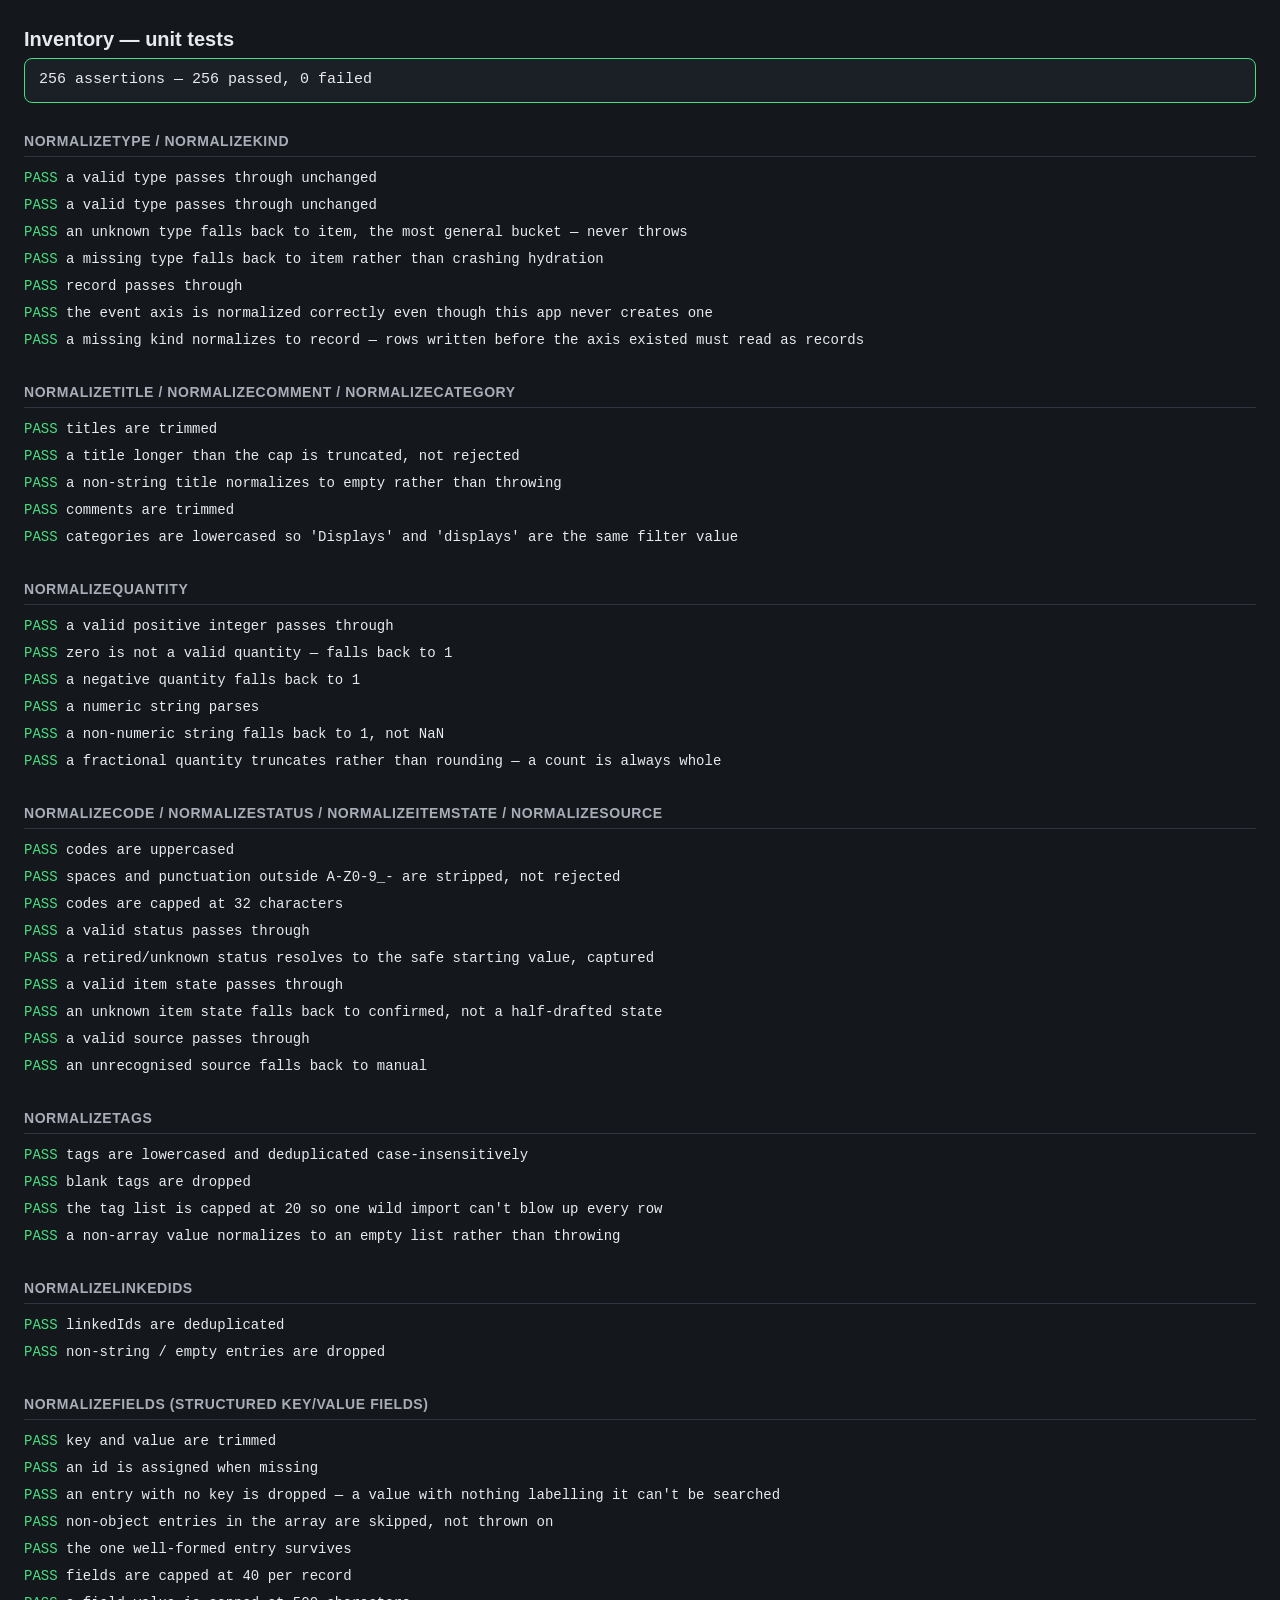
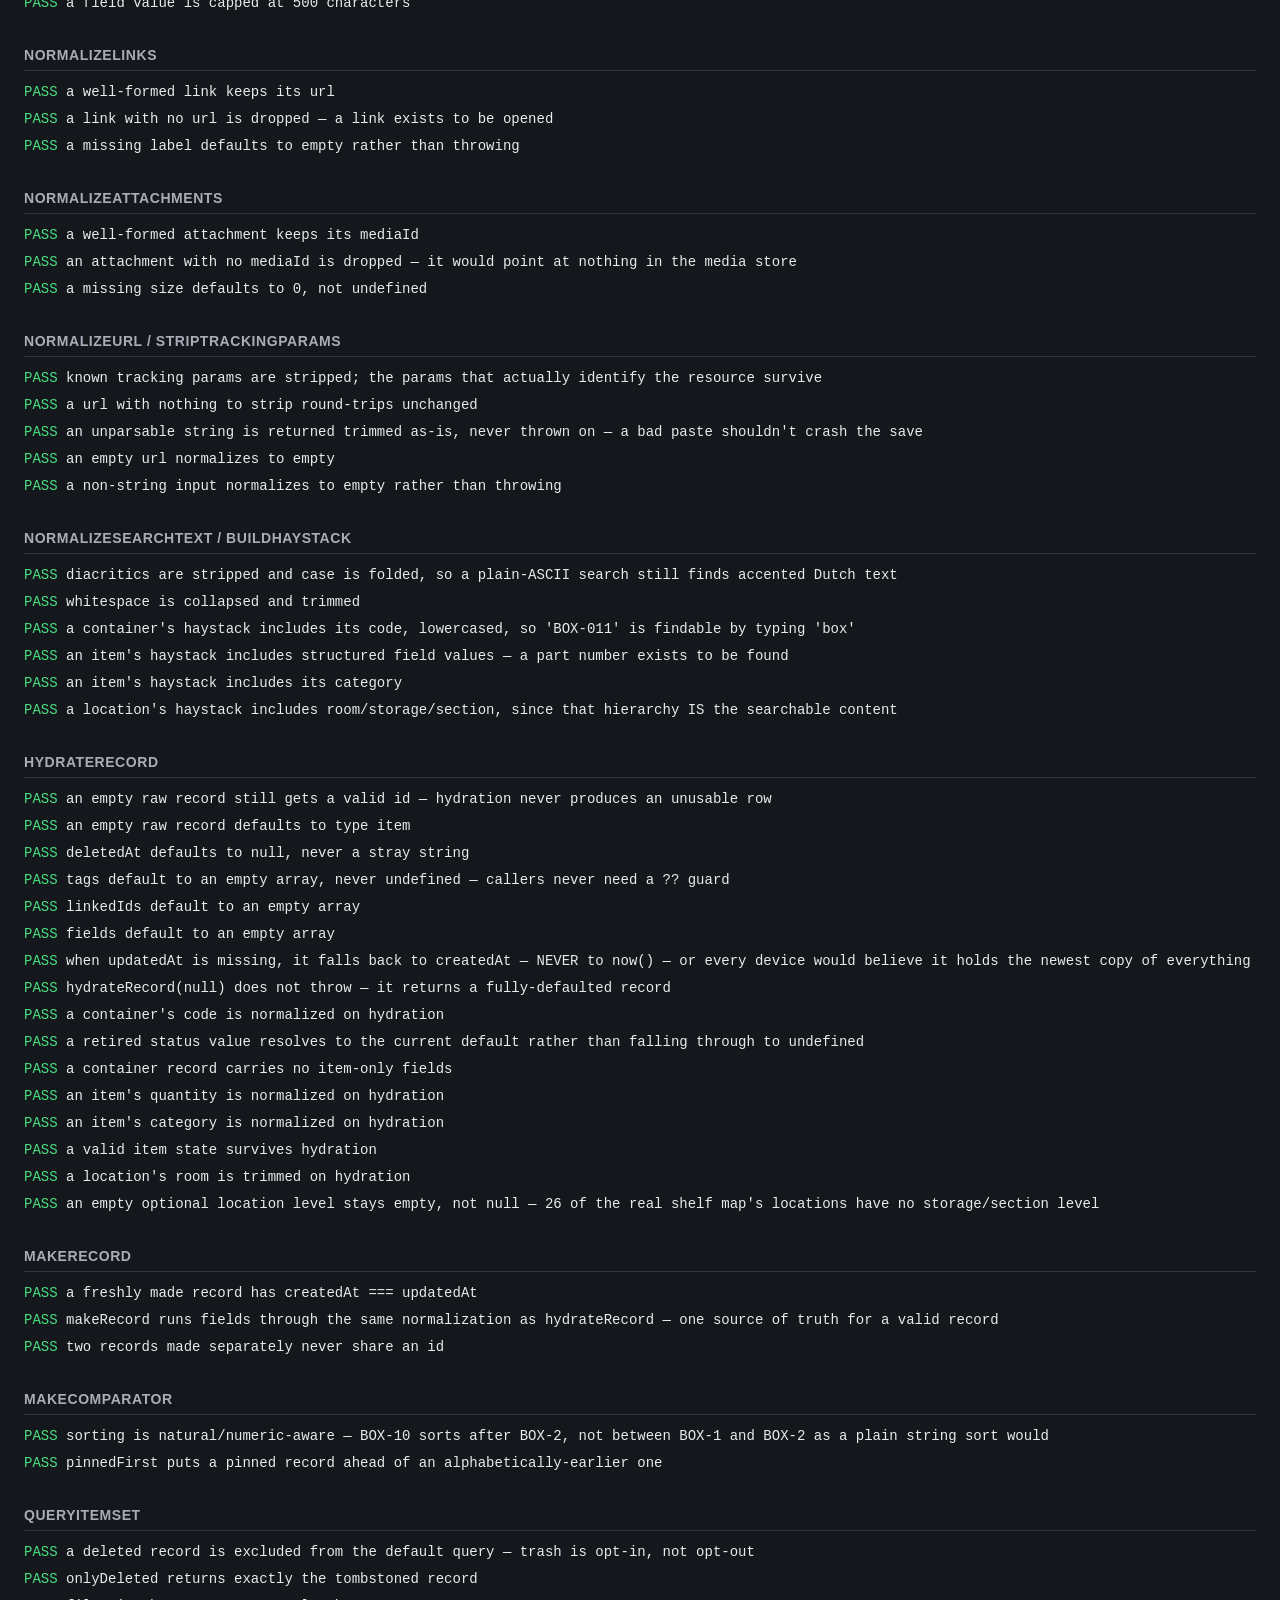
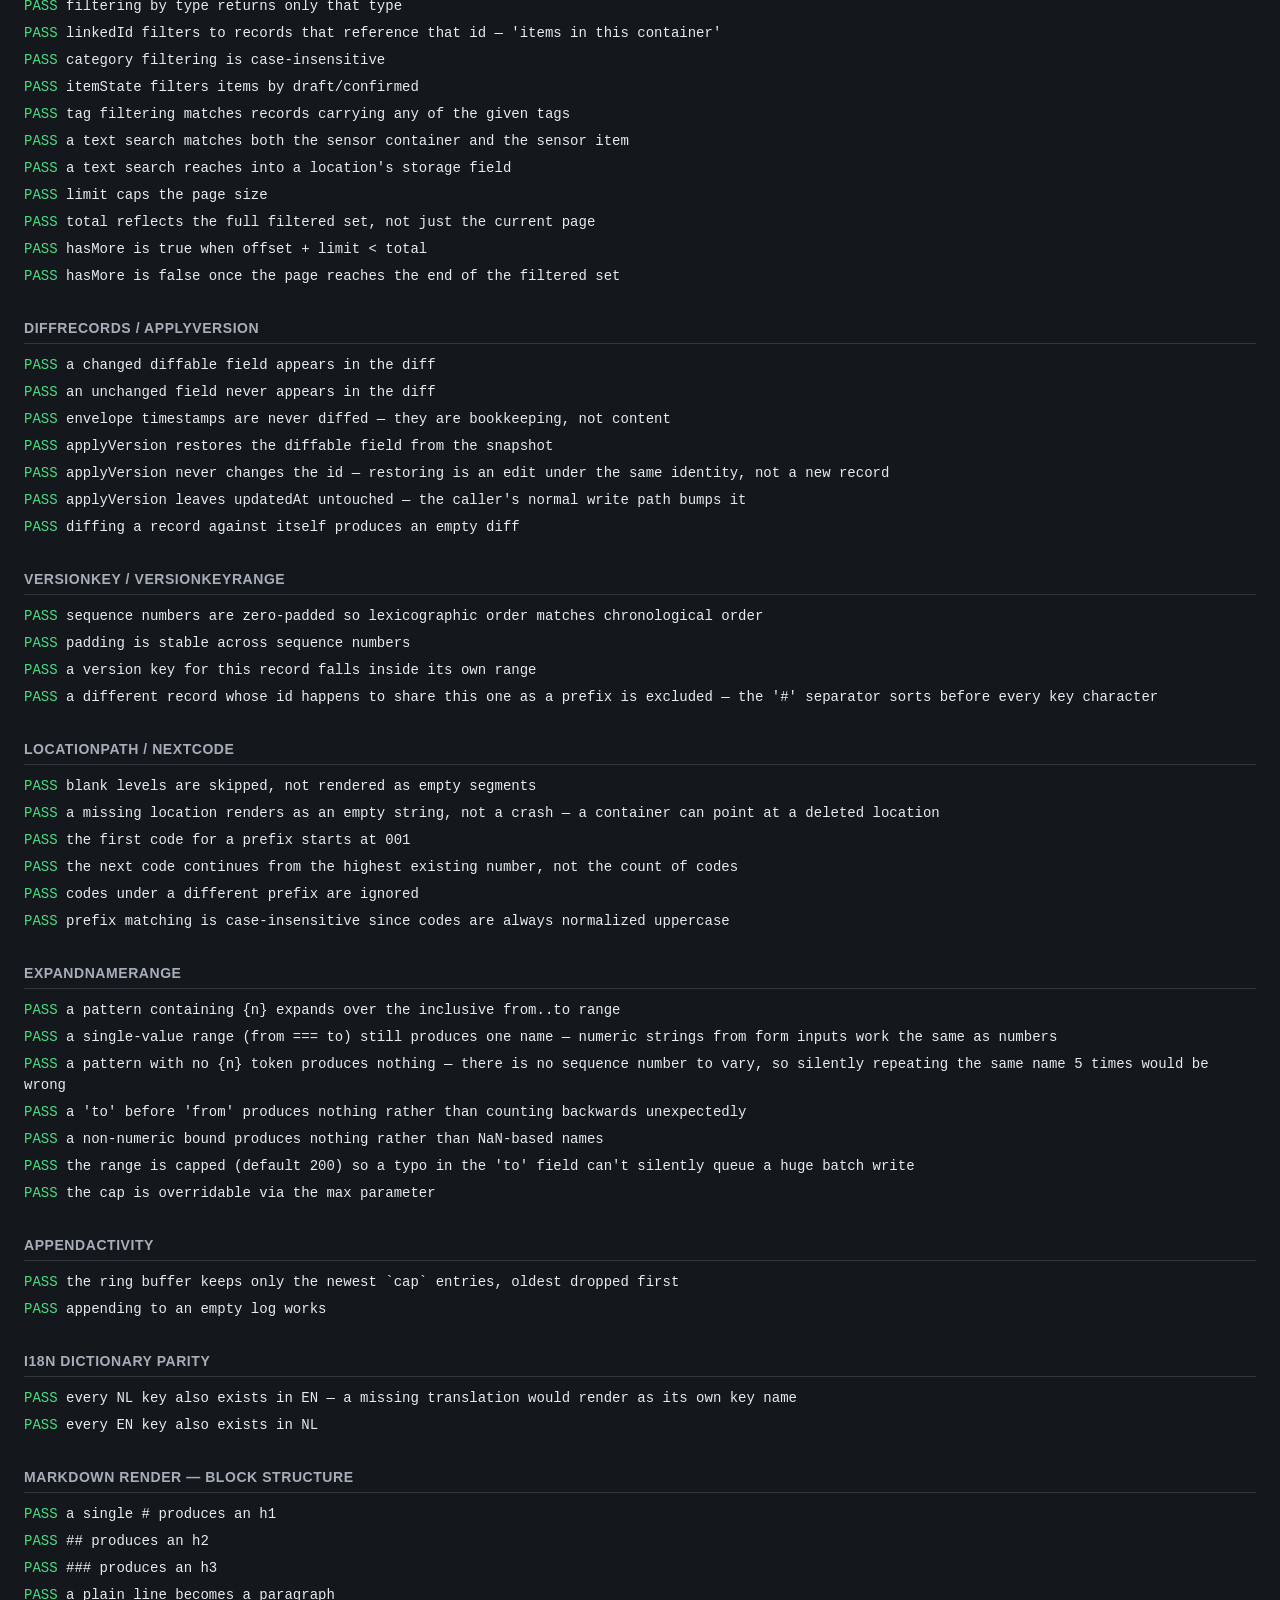
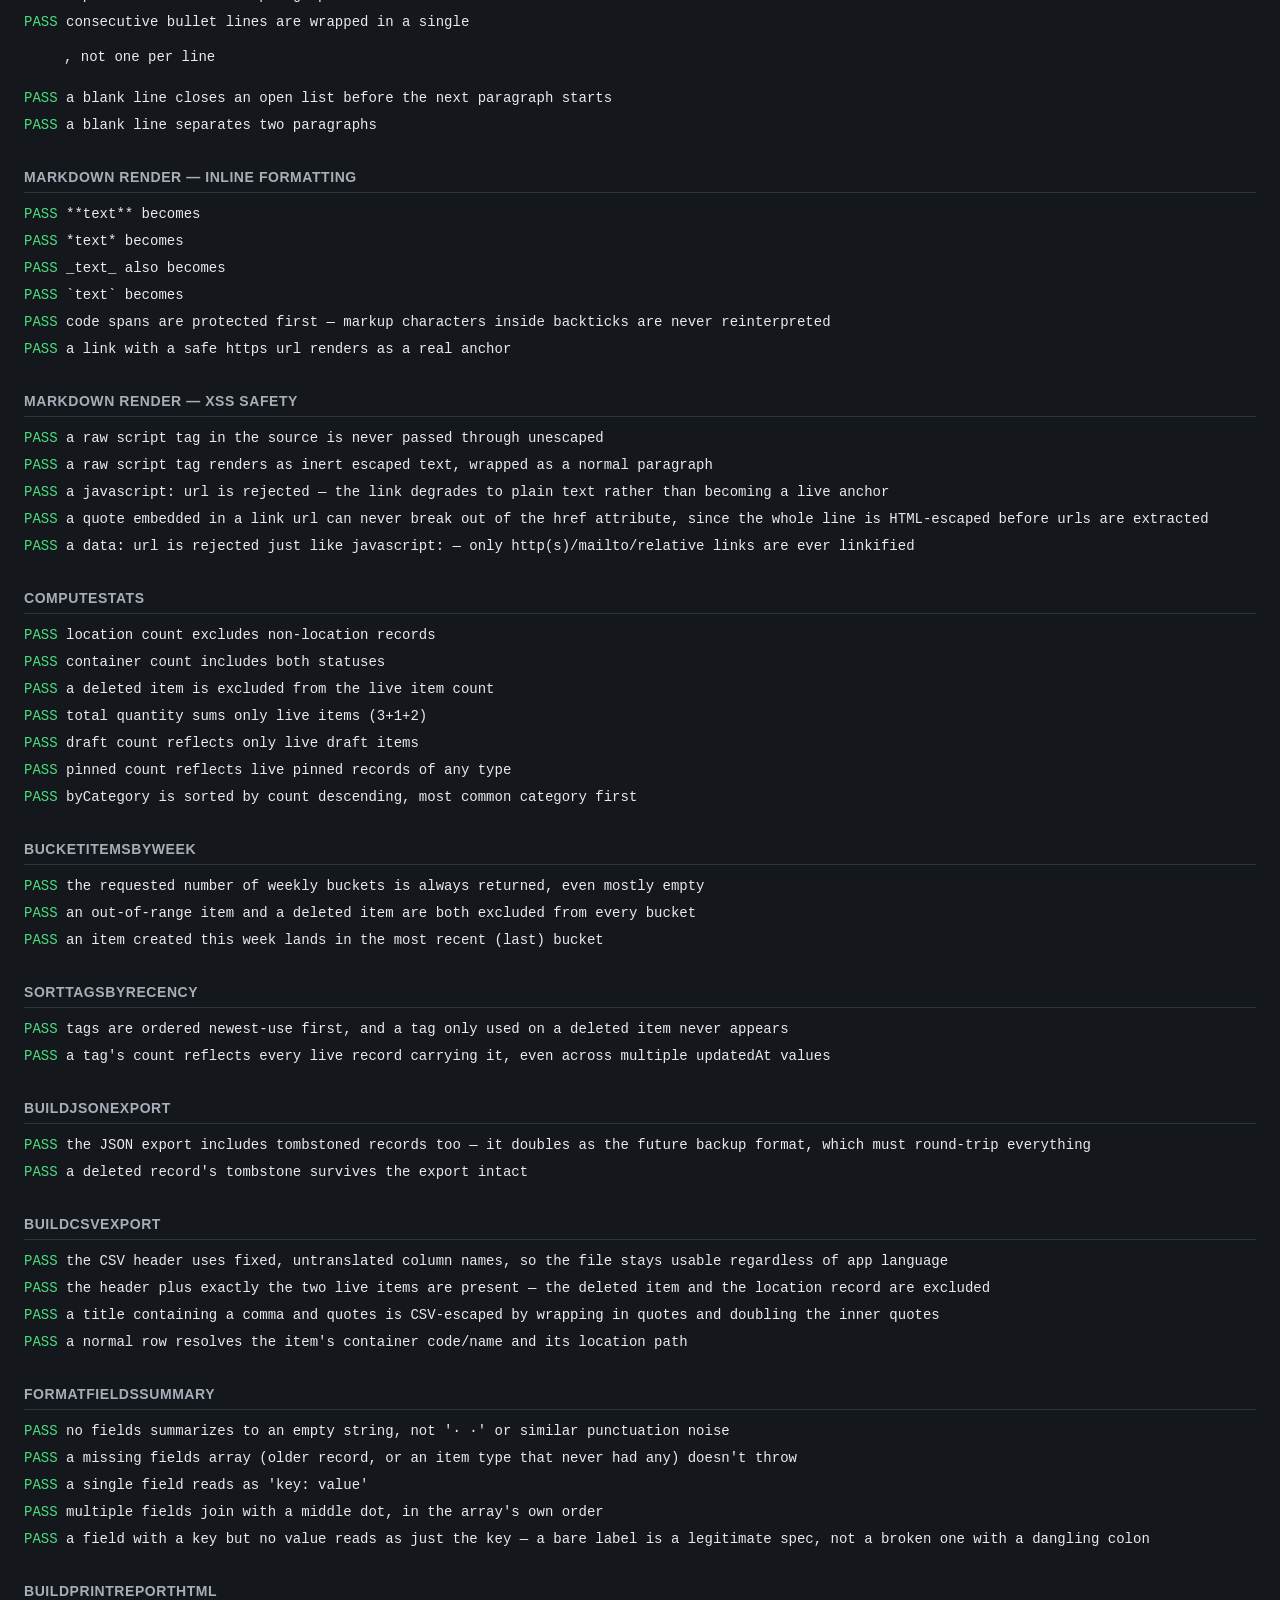
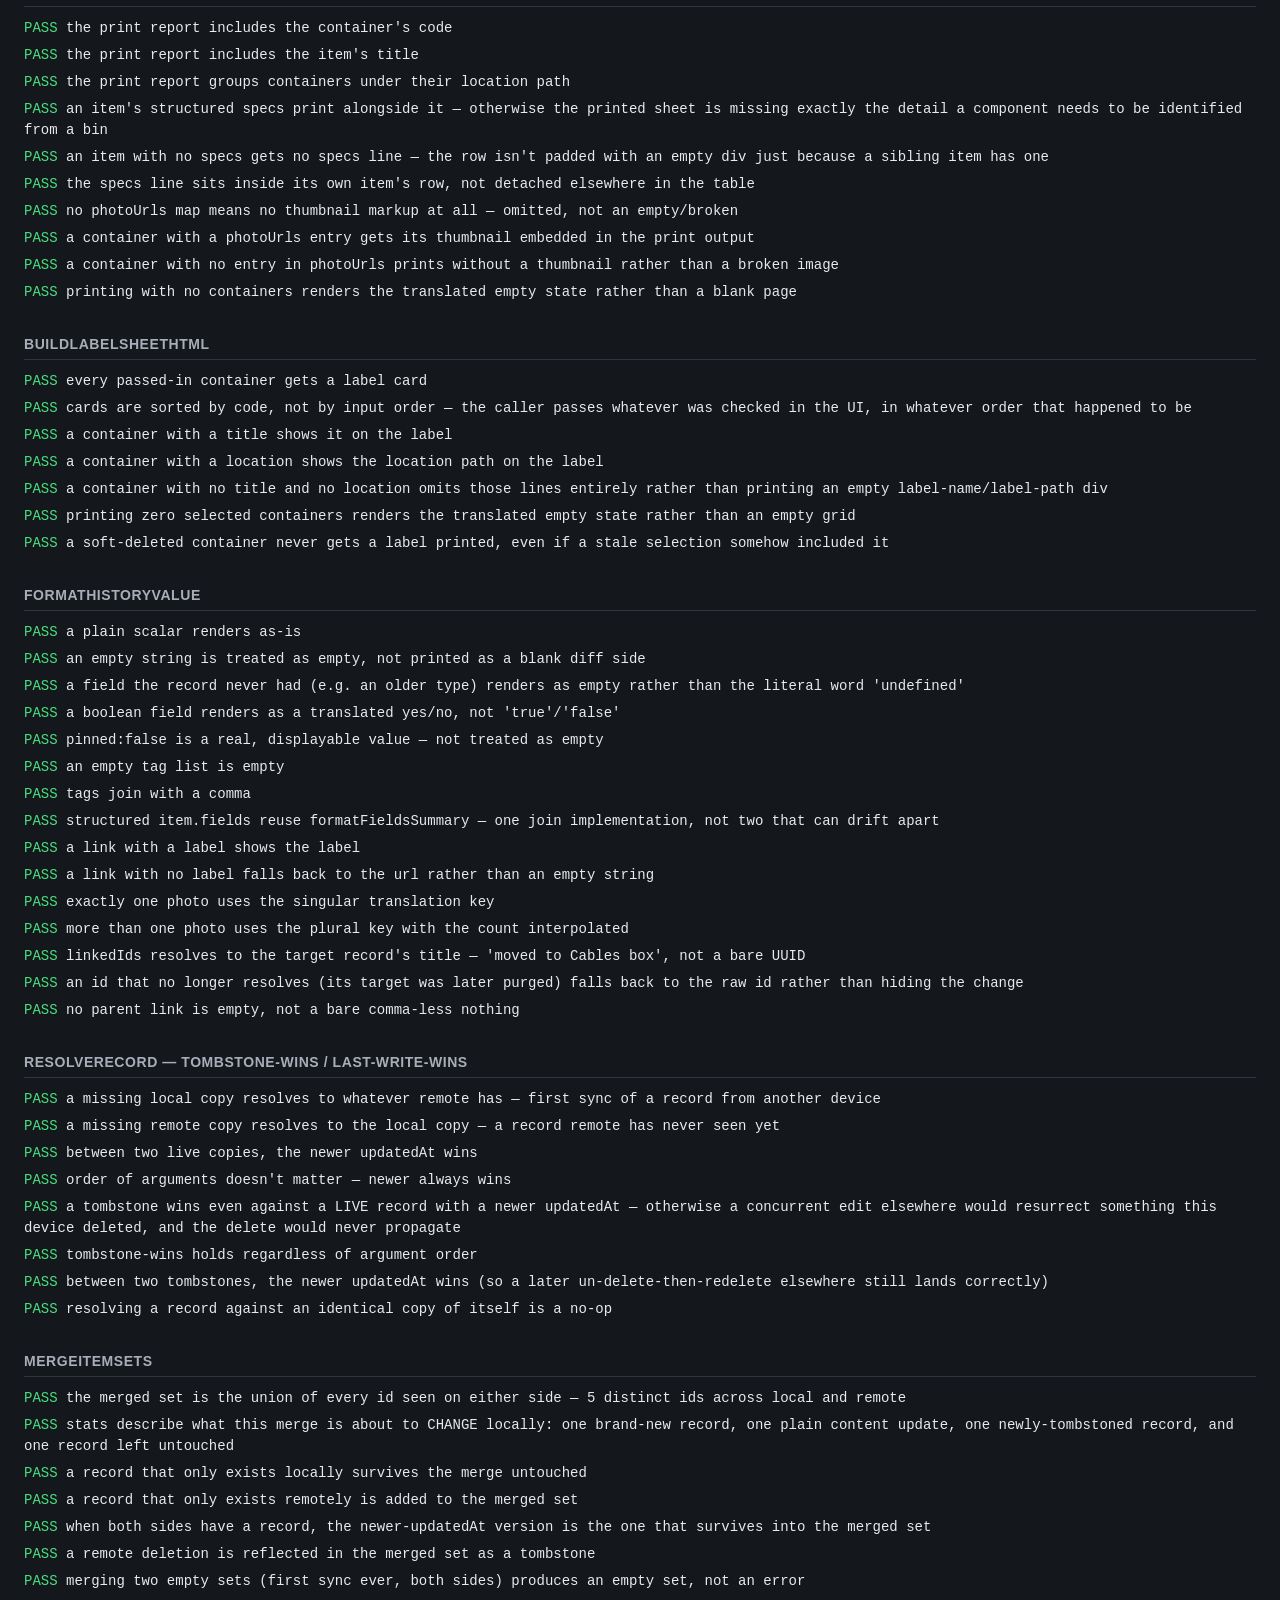
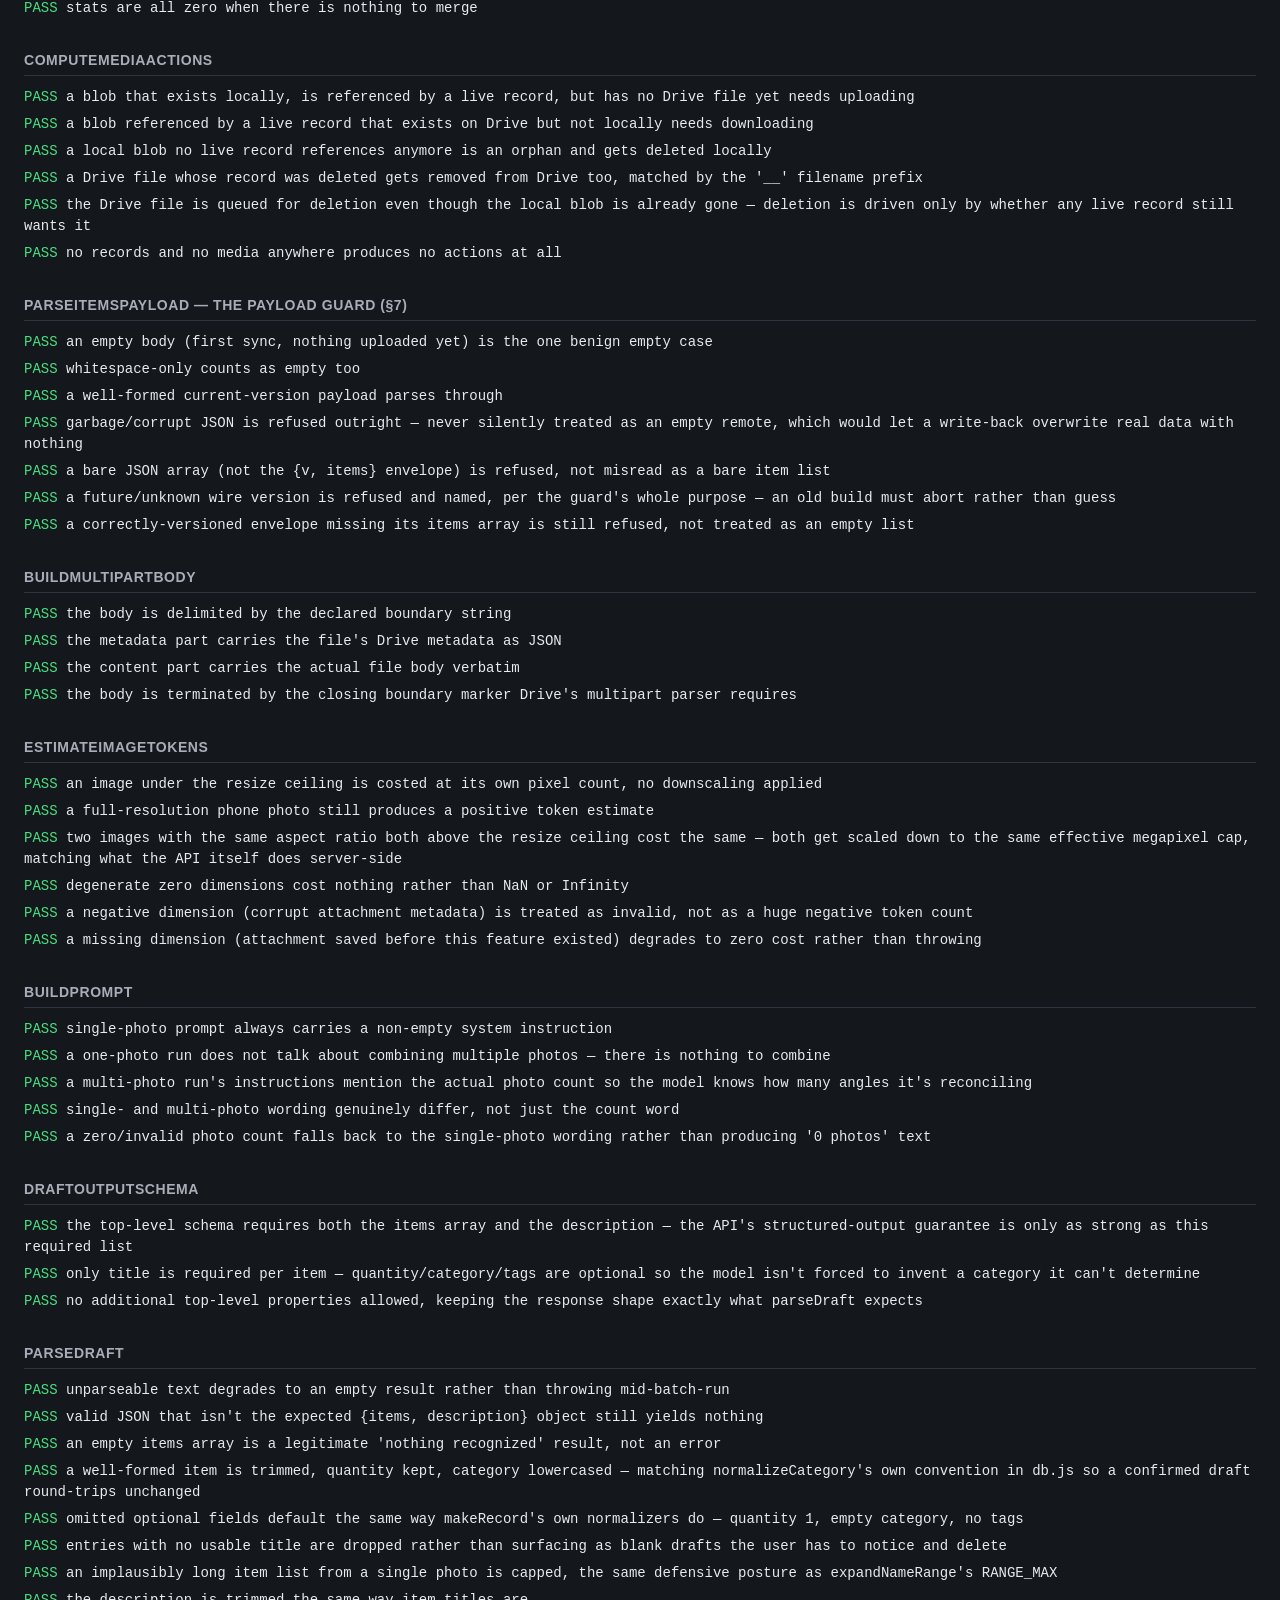
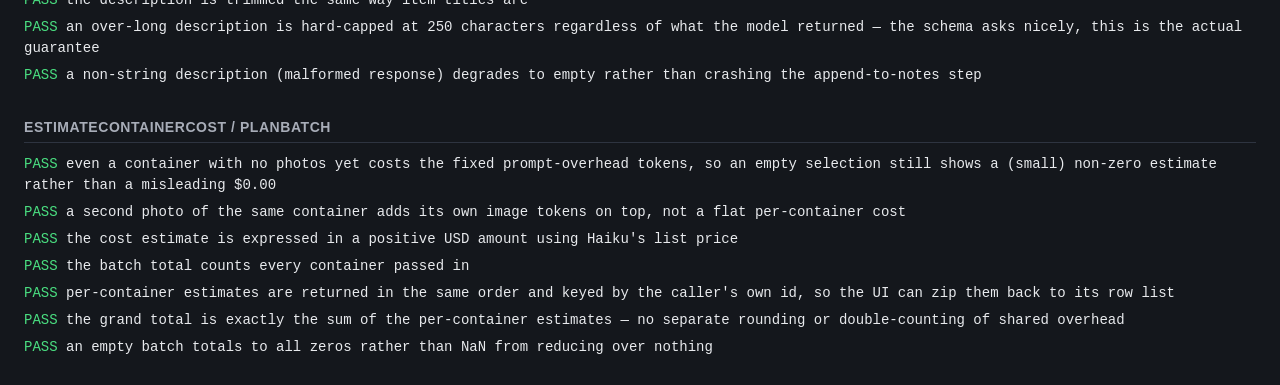
==== tests.html @ e0b43085 "v25: container thumbnails in print reports; protect Sync/AI setup fields buildPrintReportHtml (share" ====
<!doctype html>
<html lang="en">
<head>
<meta charset="utf-8" />
<title>Inventory — tests</title>
<style>
  body { font: 14px/1.5 ui-monospace, "SF Mono", Menlo, monospace; background: #14171c; color: #e8eaed; margin: 0; padding: 24px; }
  h1 { font-family: -apple-system, sans-serif; font-size: 20px; margin: 0 0 4px; }
  h2 { font-family: -apple-system, sans-serif; font-size: 14px; text-transform: uppercase; letter-spacing: 0.04em; color: #a8adb8; margin: 28px 0 8px; border-bottom: 1px solid #2e3440; padding-bottom: 4px; }
  #summary { position: sticky; top: 0; background: #1b1f26; border: 1px solid #2e3440; border-radius: 8px; padding: 10px 14px; margin-bottom: 16px; font-size: 15px; }
  #summary.all-pass { border-color: #4ade80; }
  #summary.has-fail { border-color: #f87171; }
  .row { padding: 3px 0; white-space: pre-wrap; word-break: break-word; }
  .pass { color: #4ade80; }
  .fail { color: #f87171; font-weight: 600; }
  .detail { color: #6b7280; margin-left: 20px; }
</style>
</head>
<body>
<h1>Inventory — unit tests</h1>
<div id="summary">Running…</div>
<div id="results"></div>

<script type="module">
import * as db from "./db.js";
import { dictionaryKeys } from "./i18n.js";
import { render } from "./markdown.js";
import * as report from "./report.js";
import { formatFieldsSummary, formatHistoryValue } from "./report.js";
import * as merge from "./merge.js";
import { parseItemsPayload, buildMultipartBody } from "./sync.js";
import * as aiplan from "./aiplan.js";

const results = document.getElementById("results");
let pass = 0;
let fail = 0;
let currentSection = null;

function section(name) {
  currentSection = name;
  const h = document.createElement("h2");
  h.textContent = name;
  results.appendChild(h);
}

function stableStringify(v) {
  return JSON.stringify(v, (_, val) => {
    if (val && typeof val === "object" && !Array.isArray(val)) {
      return Object.keys(val)
        .sort()
        .reduce((acc, k) => ((acc[k] = val[k]), acc), {});
    }
    return val;
  });
}

/** assertEqual(actual, expected, label) — deep-compares actual vs expected
 * (key order ignored for objects) and renders a PASS/FAIL row. `label`
 * should say *why* this must hold, not just what is being checked. */
function assertEqual(actual, expected, label) {
  const ok = stableStringify(actual) === stableStringify(expected);
  const row = document.createElement("div");
  row.className = "row";
  if (ok) {
    pass++;
    row.innerHTML = `<span class="pass">PASS</span> ${label}`;
  } else {
    fail++;
    row.innerHTML =
      `<span class="fail">FAIL</span> ${label}\n` +
      `<span class="detail">expected: ${stableStringify(expected)}\n         actual: ${stableStringify(actual)}</span>`;
  }
  results.appendChild(row);
}

function assertTrue(actual, label) {
  assertEqual(!!actual, true, label);
}

function finish() {
  const summary = document.getElementById("summary");
  summary.textContent = `${pass + fail} assertions — ${pass} passed, ${fail} failed`;
  summary.className = fail === 0 ? "all-pass" : "has-fail";
}

// ══════════════════════════════════════════════════════════════════════
// normalisers — malformed and retired-value paths, not just the happy path
// ══════════════════════════════════════════════════════════════════════

section("normalizeType / normalizeKind");
assertEqual(db.normalizeType("container"), "container", "a valid type passes through unchanged");
assertEqual(db.normalizeType("location"), "location", "a valid type passes through unchanged");
assertEqual(db.normalizeType("gadget"), "item", "an unknown type falls back to item, the most general bucket — never throws");
assertEqual(db.normalizeType(undefined), "item", "a missing type falls back to item rather than crashing hydration");
assertEqual(db.normalizeKind("record"), "record", "record passes through");
assertEqual(db.normalizeKind("event"), "event", "the event axis is normalized correctly even though this app never creates one");
assertEqual(db.normalizeKind(undefined), "record", "a missing kind normalizes to record — rows written before the axis existed must read as records");

section("normalizeTitle / normalizeComment / normalizeCategory");
assertEqual(db.normalizeTitle("  Resistor kit  ", 100), "Resistor kit", "titles are trimmed");
assertEqual(db.normalizeTitle("x".repeat(150), 100), "x".repeat(100), "a title longer than the cap is truncated, not rejected");
assertEqual(db.normalizeTitle(42, 100), "", "a non-string title normalizes to empty rather than throwing");
assertEqual(db.normalizeComment("  notes  "), "notes", "comments are trimmed");
assertEqual(db.normalizeCategory("  Displays  "), "displays", "categories are lowercased so 'Displays' and 'displays' are the same filter value");

section("normalizeQuantity");
assertEqual(db.normalizeQuantity(5), 5, "a valid positive integer passes through");
assertEqual(db.normalizeQuantity(0), 1, "zero is not a valid quantity — falls back to 1");
assertEqual(db.normalizeQuantity(-3), 1, "a negative quantity falls back to 1");
assertEqual(db.normalizeQuantity("7"), 7, "a numeric string parses");
assertEqual(db.normalizeQuantity("abc"), 1, "a non-numeric string falls back to 1, not NaN");
assertEqual(db.normalizeQuantity(3.9), 3, "a fractional quantity truncates rather than rounding — a count is always whole");

section("normalizeCode / normalizeStatus / normalizeItemState / normalizeSource");
assertEqual(db.normalizeCode("box-001"), "BOX-001", "codes are uppercased");
assertEqual(db.normalizeCode(" box 001! "), "BOX001", "spaces and punctuation outside A-Z0-9_- are stripped, not rejected");
assertEqual(db.normalizeCode("x".repeat(50)), "X".repeat(32), "codes are capped at 32 characters");
assertEqual(db.normalizeStatus("drafted"), "drafted", "a valid status passes through");
assertEqual(db.normalizeStatus("archived"), "captured", "a retired/unknown status resolves to the safe starting value, captured");
assertEqual(db.normalizeItemState("draft"), "draft", "a valid item state passes through");
assertEqual(db.normalizeItemState("pending"), "confirmed", "an unknown item state falls back to confirmed, not a half-drafted state");
assertEqual(db.normalizeSource("ai"), "ai", "a valid source passes through");
assertEqual(db.normalizeSource("import"), "manual", "an unrecognised source falls back to manual");

section("normalizeTags");
assertEqual(db.normalizeTags(["Cable", "cable", "  Power  "]), ["cable", "power"], "tags are lowercased and deduplicated case-insensitively");
assertEqual(db.normalizeTags(["", "  ", "ok"]), ["ok"], "blank tags are dropped");
assertEqual(db.normalizeTags(Array.from({ length: 30 }, (_, i) => `t${i}`)).length, 20, "the tag list is capped at 20 so one wild import can't blow up every row");
assertEqual(db.normalizeTags("not-an-array"), [], "a non-array value normalizes to an empty list rather than throwing");

section("normalizeLinkedIds");
assertEqual(db.normalizeLinkedIds(["a", "b", "a"]), ["a", "b"], "linkedIds are deduplicated");
assertEqual(db.normalizeLinkedIds(["a", "", 5, null]), ["a"], "non-string / empty entries are dropped");

section("normalizeFields (structured key/value fields)");
{
  const result = db.normalizeFields([{ key: " Part# ", value: " MCP2515 " }]);
  assertEqual({ key: result[0].key, value: result[0].value }, { key: "Part#", value: "MCP2515" }, "key and value are trimmed");
  assertTrue(!!result[0].id, "an id is assigned when missing");
}
assertEqual(db.normalizeFields([{ key: "", value: "x" }]), [], "an entry with no key is dropped — a value with nothing labelling it can't be searched");
{
  const result = db.normalizeFields([{ key: "k", value: "v" }, "garbage", null]);
  assertEqual(result.length, 1, "non-object entries in the array are skipped, not thrown on");
  assertEqual({ key: result[0].key, value: result[0].value }, { key: "k", value: "v" }, "the one well-formed entry survives");
}
assertEqual(db.normalizeFields(Array.from({ length: 60 }, (_, i) => ({ key: `k${i}`, value: "v" }))).length, 40, "fields are capped at 40 per record");
assertEqual(db.normalizeFields([{ key: "k", value: "x".repeat(600) }])[0].value.length, 500, "a field value is capped at 500 characters");

section("normalizeLinks");
assertEqual(db.normalizeLinks([{ label: "Datasheet", url: "https://example.com/ds.pdf" }])[0].url, "https://example.com/ds.pdf", "a well-formed link keeps its url");
assertEqual(db.normalizeLinks([{ label: "bad", url: "" }]), [], "a link with no url is dropped — a link exists to be opened");
assertEqual(db.normalizeLinks([{ url: "https://x.test" }])[0].label, "", "a missing label defaults to empty rather than throwing");

section("normalizeAttachments");
assertEqual(db.normalizeAttachments([{ mediaId: "m1", filename: "a.jpg" }])[0].mediaId, "m1", "a well-formed attachment keeps its mediaId");
assertEqual(db.normalizeAttachments([{ filename: "no-media-id.jpg" }]), [], "an attachment with no mediaId is dropped — it would point at nothing in the media store");
assertEqual(db.normalizeAttachments([{ mediaId: "m1" }])[0].size, 0, "a missing size defaults to 0, not undefined");

section("normalizeUrl / stripTrackingParams");
assertEqual(
  db.stripTrackingParams("https://example.com/x?utm_source=ig&id=42&fbclid=abc"),
  "https://example.com/x?id=42",
  "known tracking params are stripped; the params that actually identify the resource survive",
);
assertEqual(db.stripTrackingParams("https://example.com/x?id=42"), "https://example.com/x?id=42", "a url with nothing to strip round-trips unchanged");
assertEqual(db.stripTrackingParams("not a url at all"), "not a url at all", "an unparsable string is returned trimmed as-is, never thrown on — a bad paste shouldn't crash the save");
assertEqual(db.stripTrackingParams(""), "", "an empty url normalizes to empty");
assertEqual(db.stripTrackingParams(42), "", "a non-string input normalizes to empty rather than throwing");

section("normalizeSearchText / buildHaystack");
assertEqual(db.normalizeSearchText("Weerstand ëën"), "weerstand een", "diacritics are stripped and case is folded, so a plain-ASCII search still finds accented Dutch text");
assertEqual(db.normalizeSearchText("  MCP2515   module "), "mcp2515 module", "whitespace is collapsed and trimmed");
{
  const container = db.hydrateRecord({ type: "container", code: "box-011", title: "CAN bus kit" });
  assertTrue(db.buildHaystack(container).includes("box-011"), "a container's haystack includes its code, lowercased, so 'BOX-011' is findable by typing 'box'");
}
{
  const item = db.hydrateRecord({ type: "item", title: "MCP2515 module", category: "microcontrollers", fields: [{ key: "part", value: "MCP2515-I/P" }] });
  assertTrue(db.buildHaystack(item).includes("mcp2515-i/p"), "an item's haystack includes structured field values — a part number exists to be found");
  assertTrue(db.buildHaystack(item).includes("microcontrollers"), "an item's haystack includes its category");
}
{
  const location = db.hydrateRecord({ type: "location", room: "Bureau Chris", storage: "Hoog Rek Links", section: "Plank 3" });
  assertTrue(db.buildHaystack(location).includes("hoog rek links"), "a location's haystack includes room/storage/section, since that hierarchy IS the searchable content");
}

// ══════════════════════════════════════════════════════════════════════
// hydrateRecord — the read-time migration safety net
// ══════════════════════════════════════════════════════════════════════

section("hydrateRecord");
{
  const r = db.hydrateRecord({});
  assertTrue(!!r.id, "an empty raw record still gets a valid id — hydration never produces an unusable row");
  assertEqual(r.type, "item", "an empty raw record defaults to type item");
  assertEqual(r.deletedAt, null, "deletedAt defaults to null, never a stray string");
  assertEqual(r.tags, [], "tags default to an empty array, never undefined — callers never need a ?? guard");
  assertEqual(r.linkedIds, [], "linkedIds default to an empty array");
  assertEqual(r.fields, [], "fields default to an empty array");
}
{
  const r = db.hydrateRecord({ createdAt: "2026-01-01T00:00:00.000Z" });
  assertEqual(r.updatedAt, r.createdAt, "when updatedAt is missing, it falls back to createdAt — NEVER to now() — or every device would believe it holds the newest copy of everything");
}
{
  const r = db.hydrateRecord(null);
  assertTrue(!!r.id, "hydrateRecord(null) does not throw — it returns a fully-defaulted record");
}
{
  const r = db.hydrateRecord({ type: "container", code: "box-1", status: "retired-value", quantity: -5 });
  assertEqual(r.code, "BOX-1", "a container's code is normalized on hydration");
  assertEqual(r.status, "captured", "a retired status value resolves to the current default rather than falling through to undefined");
  assertTrue(!("quantity" in r), "a container record carries no item-only fields");
}
{
  const r = db.hydrateRecord({ type: "item", quantity: "12", category: "  Cables  ", state: "draft", source: "ai" });
  assertEqual(r.quantity, 12, "an item's quantity is normalized on hydration");
  assertEqual(r.category, "cables", "an item's category is normalized on hydration");
  assertEqual(r.state, "draft", "a valid item state survives hydration");
}
{
  const r = db.hydrateRecord({ type: "location", room: "  Office  ", storage: "", section: "" });
  assertEqual(r.room, "Office", "a location's room is trimmed on hydration");
  assertEqual(r.storage, "", "an empty optional location level stays empty, not null — 26 of the real shelf map's locations have no storage/section level");
}

section("makeRecord");
{
  const r1 = db.makeRecord({ type: "container", code: "box-2" });
  assertEqual(r1.createdAt, r1.updatedAt, "a freshly made record has createdAt === updatedAt");
  assertEqual(r1.code, "BOX-2", "makeRecord runs fields through the same normalization as hydrateRecord — one source of truth for a valid record");
  const r2 = db.makeRecord({ type: "container", code: "box-2" });
  assertTrue(r1.id !== r2.id, "two records made separately never share an id");
}

// ══════════════════════════════════════════════════════════════════════
// query engine
// ══════════════════════════════════════════════════════════════════════

section("makeComparator");
{
  const rows = [{ title: "BOX-2" }, { title: "BOX-10" }, { title: "BOX-1" }];
  const sorted = [...rows].sort(db.makeComparator("title", "asc"));
  assertEqual(
    sorted.map((r) => r.title),
    ["BOX-1", "BOX-2", "BOX-10"],
    "sorting is natural/numeric-aware — BOX-10 sorts after BOX-2, not between BOX-1 and BOX-2 as a plain string sort would",
  );
}
{
  const rows = [{ title: "b", pinned: false }, { title: "a", pinned: true }];
  const sorted = [...rows].sort(db.makeComparator("title", "asc", true));
  assertEqual(sorted.map((r) => r.title), ["a", "b"], "pinnedFirst puts a pinned record ahead of an alphabetically-earlier one");
}

section("queryItemSet");
{
  const items = [
    db.hydrateRecord({ id: "loc-1", type: "location", room: "Office", storage: "Cupboard" }),
    db.hydrateRecord({ id: "c-1", type: "container", code: "BOX-001", title: "Cables", linkedIds: ["loc-1"] }),
    db.hydrateRecord({ id: "c-2", type: "container", code: "BOX-002", title: "Sensors", linkedIds: [] }),
    db.hydrateRecord({ id: "i-1", type: "item", title: "USB cable", category: "cables", linkedIds: ["c-1"], tags: ["usb"] }),
    db.hydrateRecord({ id: "i-2", type: "item", title: "PIR sensor", category: "sensors", state: "draft", linkedIds: ["c-2"] }),
    { ...db.hydrateRecord({ id: "i-3", type: "item", title: "Deleted thing", linkedIds: ["c-2"] }), deletedAt: "2026-01-01T00:00:00.000Z" },
  ];

  assertEqual(db.queryItemSet(items, {}).total, 5, "a deleted record is excluded from the default query — trash is opt-in, not opt-out");
  assertEqual(db.queryItemSet(items, { onlyDeleted: true }).total, 1, "onlyDeleted returns exactly the tombstoned record");
  assertEqual(db.queryItemSet(items, { type: "item" }).total, 2, "filtering by type returns only that type");
  assertEqual(
    db.queryItemSet(items, { linkedId: "c-2" }).results.map((r) => r.id).sort(),
    ["i-2"],
    "linkedId filters to records that reference that id — 'items in this container'",
  );
  assertEqual(db.queryItemSet(items, { category: "Cables" }).total, 1, "category filtering is case-insensitive");
  assertEqual(db.queryItemSet(items, { itemState: "draft" }).total, 1, "itemState filters items by draft/confirmed");
  assertEqual(db.queryItemSet(items, { tags: ["usb"] }).total, 1, "tag filtering matches records carrying any of the given tags");
  assertEqual(db.queryItemSet(items, { search: "sensor" }).total, 2, "a text search matches both the sensor container and the sensor item");
  assertEqual(db.queryItemSet(items, { search: "cupboard" }).total, 1, "a text search reaches into a location's storage field");

  const paged = db.queryItemSet(items, { sortBy: "title", sortDir: "asc", offset: 1, limit: 2 });
  assertEqual(paged.results.length, 2, "limit caps the page size");
  assertEqual(paged.total, 5, "total reflects the full filtered set, not just the current page");
  assertTrue(paged.hasMore, "hasMore is true when offset + limit < total");
  const lastPage = db.queryItemSet(items, { sortBy: "title", sortDir: "asc", offset: 4, limit: 2 });
  assertTrue(!lastPage.hasMore, "hasMore is false once the page reaches the end of the filtered set");
}

// ══════════════════════════════════════════════════════════════════════
// revision history — diff / restore / key ranges
// ══════════════════════════════════════════════════════════════════════

section("diffRecords / applyVersion");
{
  const a = db.hydrateRecord({ id: "x", type: "item", title: "Old name", quantity: 2, updatedAt: "2026-01-01T00:00:00.000Z" });
  const b = db.hydrateRecord({ id: "x", type: "item", title: "New name", quantity: 2, updatedAt: "2026-02-01T00:00:00.000Z" });
  const diff = db.diffRecords(a, b);
  assertTrue("title" in diff, "a changed diffable field appears in the diff");
  assertTrue(!("quantity" in diff), "an unchanged field never appears in the diff");
  assertTrue(!("updatedAt" in diff), "envelope timestamps are never diffed — they are bookkeeping, not content");

  const restored = db.applyVersion(b, a);
  assertEqual(restored.title, "Old name", "applyVersion restores the diffable field from the snapshot");
  assertEqual(restored.id, "x", "applyVersion never changes the id — restoring is an edit under the same identity, not a new record");
  assertEqual(restored.updatedAt, b.updatedAt, "applyVersion leaves updatedAt untouched — the caller's normal write path bumps it");
}
{
  const same = db.hydrateRecord({ id: "y", type: "item", title: "Same" });
  assertEqual(db.diffRecords(same, same), {}, "diffing a record against itself produces an empty diff");
}

section("versionKey / versionKeyRange");
assertEqual(db.versionKey("abc", 0), "abc#000000", "sequence numbers are zero-padded so lexicographic order matches chronological order");
assertEqual(db.versionKey("abc", 12), "abc#000012", "padding is stable across sequence numbers");
{
  const range = db.versionKeyRange("abc");
  assertTrue(range.includes("abc#000000"), "a version key for this record falls inside its own range");
  assertTrue(!range.includes("abc1#000000"), "a different record whose id happens to share this one as a prefix is excluded — the '#' separator sorts before every key character");
}

section("locationPath / nextCode");
assertEqual(db.locationPath({ room: "Office", storage: "Cupboard", section: "", title: "Shelf 1" }), "Office › Cupboard › Shelf 1", "blank levels are skipped, not rendered as empty segments");
assertEqual(db.locationPath(null), "", "a missing location renders as an empty string, not a crash — a container can point at a deleted location");
assertEqual(db.nextCode([], "BOX"), "BOX-001", "the first code for a prefix starts at 001");
assertEqual(db.nextCode(["BOX-001", "BOX-002", "BOX-010"], "BOX"), "BOX-011", "the next code continues from the highest existing number, not the count of codes");
assertEqual(db.nextCode(["BOX-005", "BAG-002"], "BAG"), "BAG-003", "codes under a different prefix are ignored");
assertEqual(db.nextCode(["box-9"], "box"), "BOX-010", "prefix matching is case-insensitive since codes are always normalized uppercase");

section("expandNameRange");
assertEqual(db.expandNameRange("RIJ {n}", 1, 5), ["RIJ 1", "RIJ 2", "RIJ 3", "RIJ 4", "RIJ 5"], "a pattern containing {n} expands over the inclusive from..to range");
assertEqual(db.expandNameRange("RIJ {n}", "3", "3"), ["RIJ 3"], "a single-value range (from === to) still produces one name — numeric strings from form inputs work the same as numbers");
assertEqual(db.expandNameRange("Plank", 1, 5), [], "a pattern with no {n} token produces nothing — there is no sequence number to vary, so silently repeating the same name 5 times would be wrong");
assertEqual(db.expandNameRange("RIJ {n}", 5, 1), [], "a 'to' before 'from' produces nothing rather than counting backwards unexpectedly");
assertEqual(db.expandNameRange("RIJ {n}", "abc", 5), [], "a non-numeric bound produces nothing rather than NaN-based names");
assertEqual(db.expandNameRange("RIJ {n}", 1, 10000).length, 200, "the range is capped (default 200) so a typo in the 'to' field can't silently queue a huge batch write");
assertEqual(db.expandNameRange("RIJ {n}", 1, 3, 2).length, 2, "the cap is overridable via the max parameter");

section("appendActivity");
{
  let log = [];
  for (let i = 0; i < 5; i++) log = db.appendActivity(log, { n: i }, 3);
  assertEqual(log.map((e) => e.n), [2, 3, 4], "the ring buffer keeps only the newest `cap` entries, oldest dropped first");
}
assertEqual(db.appendActivity([], { n: 1 }, 60).length, 1, "appending to an empty log works");

// ══════════════════════════════════════════════════════════════════════
// i18n — key parity between languages (cheap, prevents a raw key rendering)
// ══════════════════════════════════════════════════════════════════════

section("i18n dictionary parity");
{
  const { nl, en } = dictionaryKeys();
  const onlyNl = nl.filter((k) => !en.includes(k));
  const onlyEn = en.filter((k) => !nl.includes(k));
  assertEqual(onlyNl, [], "every NL key also exists in EN — a missing translation would render as its own key name");
  assertEqual(onlyEn, [], "every EN key also exists in NL");
}

// ══════════════════════════════════════════════════════════════════════
// markdown.js — rendering correctness + XSS safety
// ══════════════════════════════════════════════════════════════════════

section("markdown render — block structure");
assertEqual(render("# Heading"), "<h1>Heading</h1>", "a single # produces an h1");
assertEqual(render("## Sub"), "<h2>Sub</h2>", "## produces an h2");
assertEqual(render("### Deep"), "<h3>Deep</h3>", "### produces an h3");
assertEqual(render("Just text"), "<p>Just text</p>", "a plain line becomes a paragraph");
assertEqual(
  render("- one\n- two"),
  "<ul>\n<li>one</li>\n<li>two</li>\n</ul>",
  "consecutive bullet lines are wrapped in a single <ul>, not one per line",
);
assertEqual(
  render("- one\n\ntext after"),
  "<ul>\n<li>one</li>\n</ul>\n<p>text after</p>",
  "a blank line closes an open list before the next paragraph starts",
);
assertEqual(render("para one\n\npara two"), "<p>para one</p>\n<p>para two</p>", "a blank line separates two paragraphs");

section("markdown render — inline formatting");
assertEqual(render("**bold**"), "<p><strong>bold</strong></p>", "**text** becomes <strong>");
assertEqual(render("*italic*"), "<p><em>italic</em></p>", "*text* becomes <em>");
assertEqual(render("_italic_"), "<p><em>italic</em></p>", "_text_ also becomes <em>");
assertEqual(render("`code`"), "<p><code>code</code></p>", "`text` becomes <code>");
assertEqual(
  render("`**not bold**`"),
  "<p><code>**not bold**</code></p>",
  "code spans are protected first — markup characters inside backticks are never reinterpreted",
);
assertEqual(
  render("[Anthropic](https://anthropic.com)"),
  '<p><a href="https://anthropic.com" target="_blank" rel="noreferrer">Anthropic</a></p>',
  "a link with a safe https url renders as a real anchor",
);

section("markdown render — XSS safety");
// NOTE: every literal script tag below is written as "<scr" + "ipt>" — the
// literal characters "<\/script>" anywhere in this file, even inside a JS
// string, terminate the real enclosing <script type="module"> block early
// (the HTML parser doesn't know about JS string boundaries).
const RAW_SCRIPT = "<scr" + "ipt>alert(1)</scr" + "ipt>";
assertTrue(
  !render(RAW_SCRIPT).includes("<scr" + "ipt>"),
  "a raw script tag in the source is never passed through unescaped",
);
assertEqual(
  render(RAW_SCRIPT),
  "<p>&lt;scr" + "ipt&gt;alert(1)&lt;/scr" + "ipt&gt;</p>",
  "a raw script tag renders as inert escaped text, wrapped as a normal paragraph",
);
assertEqual(
  render("[click me](javascript:alert(1))"),
  "<p>click me</p>",
  "a javascript: url is rejected — the link degrades to plain text rather than becoming a live anchor",
);
assertTrue(
  !render('[x](https://evil.test/"onmouseover="alert(1))').includes('"onmouseover="'),
  "a quote embedded in a link url can never break out of the href attribute, since the whole line is HTML-escaped before urls are extracted",
);
assertTrue(
  !render("[x](data:text/html," + RAW_SCRIPT + ")").includes("<a "),
  "a data: url is rejected just like javascript: — only http(s)/mailto/relative links are ever linkified",
);

// ══════════════════════════════════════════════════════════════════════
// report.js — insights + export/print builders
// ══════════════════════════════════════════════════════════════════════

section("computeStats");
{
  const items = [
    { id: "l1", type: "location" },
    { id: "c1", type: "container", status: "confirmed", pinned: true },
    { id: "c2", type: "container", status: "drafted" },
    { id: "i1", type: "item", category: "cables", quantity: 3, state: "confirmed" },
    { id: "i2", type: "item", category: "cables", quantity: 1, state: "draft" },
    { id: "i3", type: "item", category: "sensors", quantity: 2, state: "confirmed" },
    { id: "i4", type: "item", category: "", quantity: 1, state: "confirmed", deletedAt: "2026-01-01T00:00:00.000Z" },
  ];
  const stats = report.computeStats(items);
  assertEqual(stats.locations, 1, "location count excludes non-location records");
  assertEqual(stats.containers.total, 2, "container count includes both statuses");
  assertEqual(stats.items.total, 3, "a deleted item is excluded from the live item count");
  assertEqual(stats.items.totalQuantity, 6, "total quantity sums only live items (3+1+2)");
  assertEqual(stats.items.draftCount, 1, "draft count reflects only live draft items");
  assertEqual(stats.pinned, 1, "pinned count reflects live pinned records of any type");
  assertEqual(
    stats.items.byCategory,
    [{ category: "cables", count: 2 }, { category: "sensors", count: 1 }],
    "byCategory is sorted by count descending, most common category first",
  );
}

section("bucketItemsByWeek");
{
  const today = "2026-03-15T12:00:00.000Z"; // a Sunday, so bucket math is exercised mid-week too
  const items = [
    { type: "item", createdAt: "2026-03-14T00:00:00.000Z" }, // this week
    { type: "item", createdAt: "2026-03-01T00:00:00.000Z" }, // ~2 weeks ago
    { type: "item", createdAt: "2020-01-01T00:00:00.000Z" }, // way out of range
    { type: "item", createdAt: "2026-03-14T00:00:00.000Z", deletedAt: "2026-03-14T00:00:00.000Z" }, // deleted, excluded
  ];
  const buckets = report.bucketItemsByWeek(items, 4, { today });
  assertEqual(buckets.length, 4, "the requested number of weekly buckets is always returned, even mostly empty");
  const total = buckets.reduce((sum, b) => sum + b.count, 0);
  assertEqual(total, 2, "an out-of-range item and a deleted item are both excluded from every bucket");
  assertTrue(buckets[3].count >= 1, "an item created this week lands in the most recent (last) bucket");
}

section("sortTagsByRecency");
{
  const items = [
    { type: "item", tags: ["old"], updatedAt: "2026-01-01T00:00:00.000Z" },
    { type: "item", tags: ["old"], updatedAt: "2026-02-01T00:00:00.000Z" },
    { type: "item", tags: ["new"], updatedAt: "2026-03-01T00:00:00.000Z" },
    { type: "item", tags: ["gone"], updatedAt: "2026-04-01T00:00:00.000Z", deletedAt: "2026-04-02T00:00:00.000Z" },
  ];
  const tags = report.sortTagsByRecency(items);
  assertEqual(tags.map((t) => t.tag), ["new", "old"], "tags are ordered newest-use first, and a tag only used on a deleted item never appears");
  const oldEntry = tags.find((t) => t.tag === "old");
  assertEqual(oldEntry.count, 2, "a tag's count reflects every live record carrying it, even across multiple updatedAt values");
}

section("buildJsonExport");
{
  const items = [
    { id: "a", type: "item", title: "Live" },
    { id: "b", type: "item", title: "Gone", deletedAt: "2026-01-01T00:00:00.000Z" },
  ];
  const parsed = JSON.parse(report.buildJsonExport(items));
  assertEqual(parsed.length, 2, "the JSON export includes tombstoned records too — it doubles as the future backup format, which must round-trip everything");
  assertTrue(parsed.some((r) => r.id === "b" && r.deletedAt), "a deleted record's tombstone survives the export intact");
}

section("buildCsvExport");
{
  const locations = [{ id: "l1", type: "location", room: "Office", storage: "", section: "", title: "" }];
  const containers = [{ id: "c1", type: "container", code: "BOX-001", title: "Cables box", linkedIds: ["l1"] }];
  const items = [
    { id: "i1", type: "item", title: "USB cable", quantity: 3, category: "cables", state: "confirmed", updatedAt: "2026-01-01T00:00:00.000Z", linkedIds: ["c1"], links: [] },
    { id: "i2", type: "item", title: 'Weird, "quoted"', quantity: 1, category: "", state: "draft", updatedAt: "2026-01-01T00:00:00.000Z", linkedIds: ["c1"], links: [] },
    { id: "i3", type: "item", title: "Deleted item", quantity: 1, category: "", state: "confirmed", updatedAt: "2026-01-01T00:00:00.000Z", linkedIds: ["c1"], links: [], deletedAt: "2026-01-02T00:00:00.000Z" },
    { id: "l1", type: "location" },
  ];
  const csv = report.buildCsvExport(items, containers, locations);
  const rows = csv.split("\n");
  assertEqual(rows[0], "container,container_name,location,description,quantity,category,link,state,updated_at", "the CSV header uses fixed, untranslated column names, so the file stays usable regardless of app language");
  assertEqual(rows.length, 3, "the header plus exactly the two live items are present — the deleted item and the location record are excluded");
  assertTrue(rows[2].includes('"Weird, ""quoted"""'), "a title containing a comma and quotes is CSV-escaped by wrapping in quotes and doubling the inner quotes");
  assertTrue(rows[1].startsWith("BOX-001,Cables box,Office,USB cable,3,cables,,confirmed,"), "a normal row resolves the item's container code/name and its location path");
}

section("formatFieldsSummary");
assertEqual(formatFieldsSummary([]), "", "no fields summarizes to an empty string, not '· ·' or similar punctuation noise");
assertEqual(formatFieldsSummary(undefined), "", "a missing fields array (older record, or an item type that never had any) doesn't throw");
assertEqual(formatFieldsSummary([{ id: "f1", key: "Tolerance", value: "5%" }]), "Tolerance: 5%", "a single field reads as 'key: value'");
assertEqual(
  formatFieldsSummary([
    { id: "f1", key: "Tolerance", value: "5%" },
    { id: "f2", key: "Power", value: "0.25W" },
  ]),
  "Tolerance: 5% · Power: 0.25W",
  "multiple fields join with a middle dot, in the array's own order",
);
assertEqual(formatFieldsSummary([{ id: "f1", key: "SMD", value: "" }]), "SMD", "a field with a key but no value reads as just the key — a bare label is a legitimate spec, not a broken one with a dangling colon");

section("buildPrintReportHtml");
{
  const t = (key, vars) => (vars ? `${key}(${JSON.stringify(vars)})` : key); // stub translator, per BLUEPRINT.md §4
  const locations = [{ id: "l1", type: "location", room: "Office", storage: "", section: "", title: "" }];
  const containers = [{ id: "c1", type: "container", code: "BOX-001", title: "Cables box", linkedIds: ["l1"] }];
  const items = [
    { id: "i1", type: "item", title: "USB cable", quantity: 2, category: "cables", linkedIds: ["c1"] },
    { id: "i2", type: "item", title: "Resistor", quantity: 10, category: "resistors", linkedIds: ["c1"], fields: [{ id: "f1", key: "Tolerance", value: "5%" }] },
  ];
  const html = report.buildPrintReportHtml({ containers, items, locations, includeNotes: false, t });
  assertTrue(html.includes("BOX-001"), "the print report includes the container's code");
  assertTrue(html.includes("USB cable"), "the print report includes the item's title");
  assertTrue(html.includes("Office"), "the print report groups containers under their location path");
  assertTrue(html.includes("Tolerance: 5%"), "an item's structured specs print alongside it — otherwise the printed sheet is missing exactly the detail a component needs to be identified from a bin");
  const rows = html.split("<tr>");
  const usbCableRow = rows.find((r) => r.includes("USB cable"));
  const resistorRow = rows.find((r) => r.includes("Resistor"));
  assertTrue(!usbCableRow.includes("print-item-fields"), "an item with no specs gets no specs line — the row isn't padded with an empty div just because a sibling item has one");
  assertTrue(resistorRow.includes("Tolerance: 5%"), "the specs line sits inside its own item's row, not detached elsewhere in the table");
  assertTrue(!html.includes("print-container-thumb"), "no photoUrls map means no thumbnail markup at all — omitted, not an empty/broken <img>");
}
{
  const t = (key) => key;
  const locations = [{ id: "l1", type: "location", room: "Office", linkedIds: [] }];
  const containers = [
    { id: "c1", type: "container", code: "BOX-001", title: "Cables box", linkedIds: ["l1"] },
    { id: "c2", type: "container", code: "BOX-002", title: "No photo box", linkedIds: ["l1"] },
  ];
  const photoUrls = new Map([["c1", "blob:fake-url"]]);
  const html = report.buildPrintReportHtml({ containers, items: [], locations, includeNotes: false, t, photoUrls });
  const sections = html.split("print-container-head");
  const box1 = sections.find((s) => s.includes("BOX-001"));
  const box2 = sections.find((s) => s.includes("BOX-002"));
  assertTrue(box1.includes('src="blob:fake-url"'), "a container with a photoUrls entry gets its thumbnail embedded in the print output");
  assertTrue(!box2.includes("print-container-thumb"), "a container with no entry in photoUrls prints without a thumbnail rather than a broken image");
}
{
  const t = (key) => key;
  const html = report.buildPrintReportHtml({ containers: [], items: [], locations: [], includeNotes: false, t });
  assertTrue(html.includes("report.print.empty"), "printing with no containers renders the translated empty state rather than a blank page");
}

section("buildLabelSheetHtml");
{
  const t = (key) => key;
  const locations = [{ id: "l1", type: "location", room: "Office", storage: "Shelf", section: "", title: "" }];
  const containers = [
    { id: "c1", type: "container", code: "BOX-002", title: "Cables", linkedIds: ["l1"] },
    { id: "c2", type: "container", code: "BOX-001", title: "", linkedIds: [] },
  ];
  const html = report.buildLabelSheetHtml({ containers, locations, t });
  assertTrue(html.includes("BOX-001") && html.includes("BOX-002"), "every passed-in container gets a label card");
  assertTrue(html.indexOf("BOX-001") < html.indexOf("BOX-002"), "cards are sorted by code, not by input order — the caller passes whatever was checked in the UI, in whatever order that happened to be");
  assertTrue(html.includes("Cables"), "a container with a title shows it on the label");
  assertTrue(html.includes("Office"), "a container with a location shows the location path on the label");
  const box001Card = html.slice(html.indexOf("BOX-001"), html.indexOf("BOX-002"));
  assertTrue(!box001Card.includes("label-name") && !box001Card.includes("label-path"), "a container with no title and no location omits those lines entirely rather than printing an empty label-name/label-path div");
}
{
  const t = (key) => key;
  const html = report.buildLabelSheetHtml({ containers: [], locations: [], t });
  assertTrue(html.includes("report.print.empty"), "printing zero selected containers renders the translated empty state rather than an empty grid");
}
{
  const t = (key) => key;
  const deleted = [{ id: "c1", type: "container", code: "GONE-001", deletedAt: "2026-01-01T00:00:00.000Z", linkedIds: [] }];
  const html = report.buildLabelSheetHtml({ containers: deleted, locations: [], t });
  assertTrue(!html.includes("GONE-001"), "a soft-deleted container never gets a label printed, even if a stale selection somehow included it");
}

section("formatHistoryValue");
{
  const t = (key, vars) => (vars ? `${key}(${JSON.stringify(vars)})` : key);
  assertEqual(formatHistoryValue("quantity", 5, { t }), "5", "a plain scalar renders as-is");
  assertEqual(formatHistoryValue("title", "", { t }), "history.empty", "an empty string is treated as empty, not printed as a blank diff side");
  assertEqual(formatHistoryValue("title", undefined, { t }), "history.empty", "a field the record never had (e.g. an older type) renders as empty rather than the literal word 'undefined'");
  assertEqual(formatHistoryValue("pinned", true, { t }), "history.yes", "a boolean field renders as a translated yes/no, not 'true'/'false'");
  assertEqual(formatHistoryValue("pinned", false, { t }), "history.no", "pinned:false is a real, displayable value — not treated as empty");
  assertEqual(formatHistoryValue("tags", [], { t }), "history.empty", "an empty tag list is empty");
  assertEqual(formatHistoryValue("tags", ["a", "b"], { t }), "a, b", "tags join with a comma");
  assertEqual(
    formatHistoryValue("fields", [{ id: "f1", key: "Tolerance", value: "5%" }], { t }),
    "Tolerance: 5%",
    "structured item.fields reuse formatFieldsSummary — one join implementation, not two that can drift apart",
  );
  assertEqual(formatHistoryValue("links", [{ label: "Datasheet", url: "https://x" }], { t }), "Datasheet", "a link with a label shows the label");
  assertEqual(formatHistoryValue("links", [{ label: "", url: "https://x" }], { t }), "https://x", "a link with no label falls back to the url rather than an empty string");
  assertEqual(formatHistoryValue("attachments", [{ mediaId: "m1" }], { t }), "history.photoCount.one", "exactly one photo uses the singular translation key");
  assertEqual(formatHistoryValue("attachments", [{ mediaId: "m1" }, { mediaId: "m2" }], { t }), 'history.photoCount({"n":2})', "more than one photo uses the plural key with the count interpolated");
  const itemsById = new Map([["c1", { id: "c1", title: "Cables box" }]]);
  assertEqual(formatHistoryValue("linkedIds", ["c1"], { t, itemsById }), "Cables box", "linkedIds resolves to the target record's title — 'moved to Cables box', not a bare UUID");
  assertEqual(formatHistoryValue("linkedIds", ["gone"], { t, itemsById }), "gone", "an id that no longer resolves (its target was later purged) falls back to the raw id rather than hiding the change");
  assertEqual(formatHistoryValue("linkedIds", [], { t, itemsById }), "history.empty", "no parent link is empty, not a bare comma-less nothing");
}

// ══════════════════════════════════════════════════════════════════════
// merge.js — two-way sync conflict resolution (pure, unit-tested FIRST
// per BLUEPRINT.md §7 — a bug here is silent and ships straight to Drive)
// ══════════════════════════════════════════════════════════════════════

section("resolveRecord — tombstone-wins / last-write-wins");
{
  const live = { id: "x", deletedAt: null, updatedAt: "2026-01-01T00:00:00.000Z" };
  const liveNewer = { id: "x", deletedAt: null, updatedAt: "2026-02-01T00:00:00.000Z" };
  const tomb = { id: "x", deletedAt: "2026-01-15T00:00:00.000Z", updatedAt: "2026-01-15T00:00:00.000Z" };
  const tombNewer = { id: "x", deletedAt: "2026-03-01T00:00:00.000Z", updatedAt: "2026-03-01T00:00:00.000Z" };

  assertEqual(merge.resolveRecord(null, live), live, "a missing local copy resolves to whatever remote has — first sync of a record from another device");
  assertEqual(merge.resolveRecord(live, null), live, "a missing remote copy resolves to the local copy — a record remote has never seen yet");
  assertEqual(merge.resolveRecord(live, liveNewer), liveNewer, "between two live copies, the newer updatedAt wins");
  assertEqual(merge.resolveRecord(liveNewer, live), liveNewer, "order of arguments doesn't matter — newer always wins");
  assertEqual(
    merge.resolveRecord(tomb, liveNewer),
    tomb,
    "a tombstone wins even against a LIVE record with a newer updatedAt — otherwise a concurrent edit elsewhere would resurrect something this device deleted, and the delete would never propagate",
  );
  assertEqual(
    merge.resolveRecord(liveNewer, tomb),
    tomb,
    "tombstone-wins holds regardless of argument order",
  );
  assertEqual(merge.resolveRecord(tomb, tombNewer), tombNewer, "between two tombstones, the newer updatedAt wins (so a later un-delete-then-redelete elsewhere still lands correctly)");
  assertEqual(merge.resolveRecord(live, live), live, "resolving a record against an identical copy of itself is a no-op");
}

section("mergeItemSets");
{
  const local = [
    { id: "only-local", deletedAt: null, updatedAt: "2026-01-01T00:00:00.000Z" },
    { id: "both-same", deletedAt: null, updatedAt: "2026-01-01T00:00:00.000Z" },
    { id: "both-remote-newer", deletedAt: null, updatedAt: "2026-01-01T00:00:00.000Z" },
    { id: "remote-deletes-it", deletedAt: null, updatedAt: "2026-01-01T00:00:00.000Z" },
  ];
  const remote = [
    { id: "only-remote", deletedAt: null, updatedAt: "2026-01-01T00:00:00.000Z" },
    { id: "both-same", deletedAt: null, updatedAt: "2026-01-01T00:00:00.000Z" },
    { id: "both-remote-newer", deletedAt: null, updatedAt: "2026-02-01T00:00:00.000Z" },
    { id: "remote-deletes-it", deletedAt: "2026-02-01T00:00:00.000Z", updatedAt: "2026-02-01T00:00:00.000Z" },
  ];

  const { merged, stats } = merge.mergeItemSets(local, remote);

  assertEqual(merged.length, 5, "the merged set is the union of every id seen on either side — 5 distinct ids across local and remote");
  assertEqual(stats, { added: 1, updated: 1, deleted: 1 }, "stats describe what this merge is about to CHANGE locally: one brand-new record, one plain content update, one newly-tombstoned record, and one record left untouched");

  const byId = new Map(merged.map((r) => [r.id, r]));
  assertTrue(!!byId.get("only-local"), "a record that only exists locally survives the merge untouched");
  assertTrue(!!byId.get("only-remote"), "a record that only exists remotely is added to the merged set");
  assertEqual(byId.get("both-remote-newer").updatedAt, "2026-02-01T00:00:00.000Z", "when both sides have a record, the newer-updatedAt version is the one that survives into the merged set");
  assertTrue(!!byId.get("remote-deletes-it").deletedAt, "a remote deletion is reflected in the merged set as a tombstone");
}
{
  const { merged, stats } = merge.mergeItemSets([], []);
  assertEqual(merged, [], "merging two empty sets (first sync ever, both sides) produces an empty set, not an error");
  assertEqual(stats, { added: 0, updated: 0, deleted: 0 }, "stats are all zero when there is nothing to merge");
}

section("computeMediaActions");
{
  const merged = [
    { id: "r1", deletedAt: null, attachments: [{ mediaId: "m-local-only" }] },
    { id: "r2", deletedAt: null, attachments: [{ mediaId: "m-remote-only" }] },
    { id: "r3", deletedAt: null, attachments: [{ mediaId: "m-both" }] },
    // this record is DELETED, so its attachment must not keep its media alive
    { id: "r4", deletedAt: "2026-01-01T00:00:00.000Z", attachments: [{ mediaId: "m-orphaned-by-delete" }] },
  ];
  const localMediaIds = ["m-local-only", "m-both", "m-unreferenced-local"];
  const remoteMediaNames = ["m-remote-only__photo.jpg", "m-both__spec.pdf", "m-orphaned-by-delete__old.jpg"];

  const actions = merge.computeMediaActions(merged, localMediaIds, remoteMediaNames);

  assertEqual(actions.toUpload, ["m-local-only"], "a blob that exists locally, is referenced by a live record, but has no Drive file yet needs uploading");
  assertEqual(actions.toDownload, ["m-remote-only"], "a blob referenced by a live record that exists on Drive but not locally needs downloading");
  assertEqual(actions.toDeleteLocal, ["m-unreferenced-local"], "a local blob no live record references anymore is an orphan and gets deleted locally");
  assertEqual(
    actions.toDeleteRemoteNames,
    ["m-orphaned-by-delete__old.jpg"],
    "a Drive file whose record was deleted gets removed from Drive too, matched by the '<mediaId>__' filename prefix",
  );
}
{
  // The local blob for a deleted record's attachment is USUALLY already
  // gone (local deletion purges it within seconds) — the Drive-side delete
  // must never be gated on it still being present locally, or the Drive
  // copy orphans forever (a real bug documented in BLUEPRINT.md §7).
  const merged = [{ id: "r1", deletedAt: "2026-01-01T00:00:00.000Z", attachments: [{ mediaId: "m1" }] }];
  const actions = merge.computeMediaActions(merged, [], ["m1__photo.jpg"]);
  assertEqual(actions.toDeleteRemoteNames, ["m1__photo.jpg"], "the Drive file is queued for deletion even though the local blob is already gone — deletion is driven only by whether any live record still wants it");
}
{
  const actions = merge.computeMediaActions([], [], []);
  assertEqual(actions, { toUpload: [], toDownload: [], toDeleteLocal: [], toDeleteRemoteNames: [] }, "no records and no media anywhere produces no actions at all");
}

// ══════════════════════════════════════════════════════════════════════
// sync.js — the payload guard + multipart body builder (its only pure,
// I/O-free exports; everything else needs a real Drive connection)
// ══════════════════════════════════════════════════════════════════════

section("parseItemsPayload — the payload guard (§7)");
assertEqual(parseItemsPayload(""), { ok: true, items: [] }, "an empty body (first sync, nothing uploaded yet) is the one benign empty case");
assertEqual(parseItemsPayload("   "), { ok: true, items: [] }, "whitespace-only counts as empty too");
assertEqual(
  parseItemsPayload(JSON.stringify({ v: 1, items: [{ id: "a" }] })),
  { ok: true, items: [{ id: "a" }] },
  "a well-formed current-version payload parses through",
);
assertEqual(
  parseItemsPayload("{not valid json"),
  { ok: false, reason: "unreadable", detail: "payload is not valid JSON" },
  "garbage/corrupt JSON is refused outright — never silently treated as an empty remote, which would let a write-back overwrite real data with nothing",
);
assertEqual(
  parseItemsPayload("[1,2,3]"),
  { ok: false, reason: "unreadable", detail: "payload is not a JSON object" },
  "a bare JSON array (not the {v, items} envelope) is refused, not misread as a bare item list",
);
assertEqual(
  parseItemsPayload(JSON.stringify({ v: 99, items: [] })),
  { ok: false, reason: "unsupported-format", detail: "payload is wire version 99, this build only reads version 1" },
  "a future/unknown wire version is refused and named, per the guard's whole purpose — an old build must abort rather than guess",
);
assertEqual(
  parseItemsPayload(JSON.stringify({ v: 1 })),
  { ok: false, reason: "unreadable", detail: "payload has no items array" },
  "a correctly-versioned envelope missing its items array is still refused, not treated as an empty list");

section("buildMultipartBody");
{
  const body = buildMultipartBody({ name: "items.json" }, '{"v":1,"items":[]}', "application/json");
  assertTrue(body.includes("inventory-sync-boundary"), "the body is delimited by the declared boundary string");
  assertTrue(body.includes('{"name":"items.json"}'), "the metadata part carries the file's Drive metadata as JSON");
  assertTrue(body.includes('{"v":1,"items":[]}'), "the content part carries the actual file body verbatim");
  assertTrue(body.trim().endsWith("--inventory-sync-boundary--"), "the body is terminated by the closing boundary marker Drive's multipart parser requires");
}

section("estimateImageTokens");
assertEqual(aiplan.estimateImageTokens(1000, 750), Math.ceil((1000 * 750) / 750), "an image under the resize ceiling is costed at its own pixel count, no downscaling applied");
assertTrue(aiplan.estimateImageTokens(4032, 3024) > 0, "a full-resolution phone photo still produces a positive token estimate");
assertEqual(
  aiplan.estimateImageTokens(4032, 3024),
  aiplan.estimateImageTokens(4032 * 2, 3024 * 2),
  "two images with the same aspect ratio both above the resize ceiling cost the same — both get scaled down to the same effective megapixel cap, matching what the API itself does server-side",
);
assertEqual(aiplan.estimateImageTokens(0, 0), 0, "degenerate zero dimensions cost nothing rather than NaN or Infinity");
assertEqual(aiplan.estimateImageTokens(-100, 200), 0, "a negative dimension (corrupt attachment metadata) is treated as invalid, not as a huge negative token count");
assertEqual(aiplan.estimateImageTokens(undefined, 200), 0, "a missing dimension (attachment saved before this feature existed) degrades to zero cost rather than throwing");

section("buildPrompt");
{
  const single = aiplan.buildPrompt(1);
  assertTrue(single.system.length > 0, "single-photo prompt always carries a non-empty system instruction");
  assertTrue(!/these \d+ photos/i.test(single.instructions), "a one-photo run does not talk about combining multiple photos — there is nothing to combine");
  const multi = aiplan.buildPrompt(3);
  assertTrue(/3/.test(multi.instructions), "a multi-photo run's instructions mention the actual photo count so the model knows how many angles it's reconciling");
  assertTrue(multi.instructions !== single.instructions, "single- and multi-photo wording genuinely differ, not just the count word");
  assertEqual(aiplan.buildPrompt(0).instructions, aiplan.buildPrompt(1).instructions, "a zero/invalid photo count falls back to the single-photo wording rather than producing '0 photos' text");
}

section("draftOutputSchema");
{
  const schema = aiplan.draftOutputSchema();
  assertEqual(schema.required, ["items", "description"], "the top-level schema requires both the items array and the description — the API's structured-output guarantee is only as strong as this required list");
  assertEqual(schema.properties.items.items.required, ["title"], "only title is required per item — quantity/category/tags are optional so the model isn't forced to invent a category it can't determine");
  assertEqual(schema.additionalProperties, false, "no additional top-level properties allowed, keeping the response shape exactly what parseDraft expects");
}

section("parseDraft");
assertEqual(aiplan.parseDraft("not json"), { items: [], description: "" }, "unparseable text degrades to an empty result rather than throwing mid-batch-run");
assertEqual(aiplan.parseDraft("null"), { items: [], description: "" }, "valid JSON that isn't the expected {items, description} object still yields nothing");
assertEqual(aiplan.parseDraft(JSON.stringify({ items: [], description: "" })), { items: [], description: "" }, "an empty items array is a legitimate 'nothing recognized' result, not an error");
assertEqual(
  aiplan.parseDraft(JSON.stringify({ items: [{ title: "  Hammer  ", quantity: 2, category: "TOOLS", tags: ["metal", "hand-tool"] }], description: "" })).items,
  [{ title: "Hammer", quantity: 2, category: "tools", tags: ["metal", "hand-tool"] }],
  "a well-formed item is trimmed, quantity kept, category lowercased — matching normalizeCategory's own convention in db.js so a confirmed draft round-trips unchanged",
);
assertEqual(
  aiplan.parseDraft(JSON.stringify({ items: [{ title: "Screwdriver" }], description: "" })).items,
  [{ title: "Screwdriver", quantity: 1, category: "", tags: [] }],
  "omitted optional fields default the same way makeRecord's own normalizers do — quantity 1, empty category, no tags",
);
assertEqual(
  aiplan.parseDraft(JSON.stringify({ items: [{ title: "" }, { quantity: 5 }, { title: "Valid" }], description: "" })).items,
  [{ title: "Valid", quantity: 1, category: "", tags: [] }],
  "entries with no usable title are dropped rather than surfacing as blank drafts the user has to notice and delete",
);
assertEqual(
  aiplan.parseDraft(JSON.stringify({ items: Array.from({ length: 60 }, (_, i) => ({ title: `Item ${i}` })), description: "" })).items.length,
  40,
  "an implausibly long item list from a single photo is capped, the same defensive posture as expandNameRange's RANGE_MAX",
);
assertEqual(
  aiplan.parseDraft(JSON.stringify({ items: [], description: "  A box of assorted cables and connectors.  " })).description,
  "A box of assorted cables and connectors.",
  "the description is trimmed the same way item titles are",
);
assertEqual(
  aiplan.parseDraft(JSON.stringify({ items: [], description: "x".repeat(400) })).description.length,
  250,
  "an over-long description is hard-capped at 250 characters regardless of what the model returned — the schema asks nicely, this is the actual guarantee",
);
assertEqual(
  aiplan.parseDraft(JSON.stringify({ items: [], description: 42 })).description,
  "",
  "a non-string description (malformed response) degrades to empty rather than crashing the append-to-notes step",
);

section("estimateContainerCost / planBatch");
{
  const zero = aiplan.estimateContainerCost([]);
  assertTrue(zero.inputTokens > 0, "even a container with no photos yet costs the fixed prompt-overhead tokens, so an empty selection still shows a (small) non-zero estimate rather than a misleading $0.00");
  const onePhoto = aiplan.estimateContainerCost([{ width: 1000, height: 750 }]);
  const twoPhotos = aiplan.estimateContainerCost([{ width: 1000, height: 750 }, { width: 1000, height: 750 }]);
  assertTrue(twoPhotos.inputTokens > onePhoto.inputTokens, "a second photo of the same container adds its own image tokens on top, not a flat per-container cost");
  assertTrue(onePhoto.usd > 0, "the cost estimate is expressed in a positive USD amount using Haiku's list price");

  const plan = aiplan.planBatch([
    { id: "a", photos: [{ width: 1000, height: 750 }] },
    { id: "b", photos: [{ width: 1000, height: 750 }, { width: 1000, height: 750 }] },
  ]);
  assertEqual(plan.total.containerCount, 2, "the batch total counts every container passed in");
  assertEqual(plan.perContainer.map((c) => c.id), ["a", "b"], "per-container estimates are returned in the same order and keyed by the caller's own id, so the UI can zip them back to its row list");
  assertEqual(
    plan.total.inputTokens,
    plan.perContainer.reduce((sum, c) => sum + c.inputTokens, 0),
    "the grand total is exactly the sum of the per-container estimates — no separate rounding or double-counting of shared overhead",
  );
  assertEqual(aiplan.planBatch([]).total, { inputTokens: 0, outputTokens: 0, usd: 0, containerCount: 0 }, "an empty batch totals to all zeros rather than NaN from reducing over nothing");
}

finish();
</script>
</body>
</html>
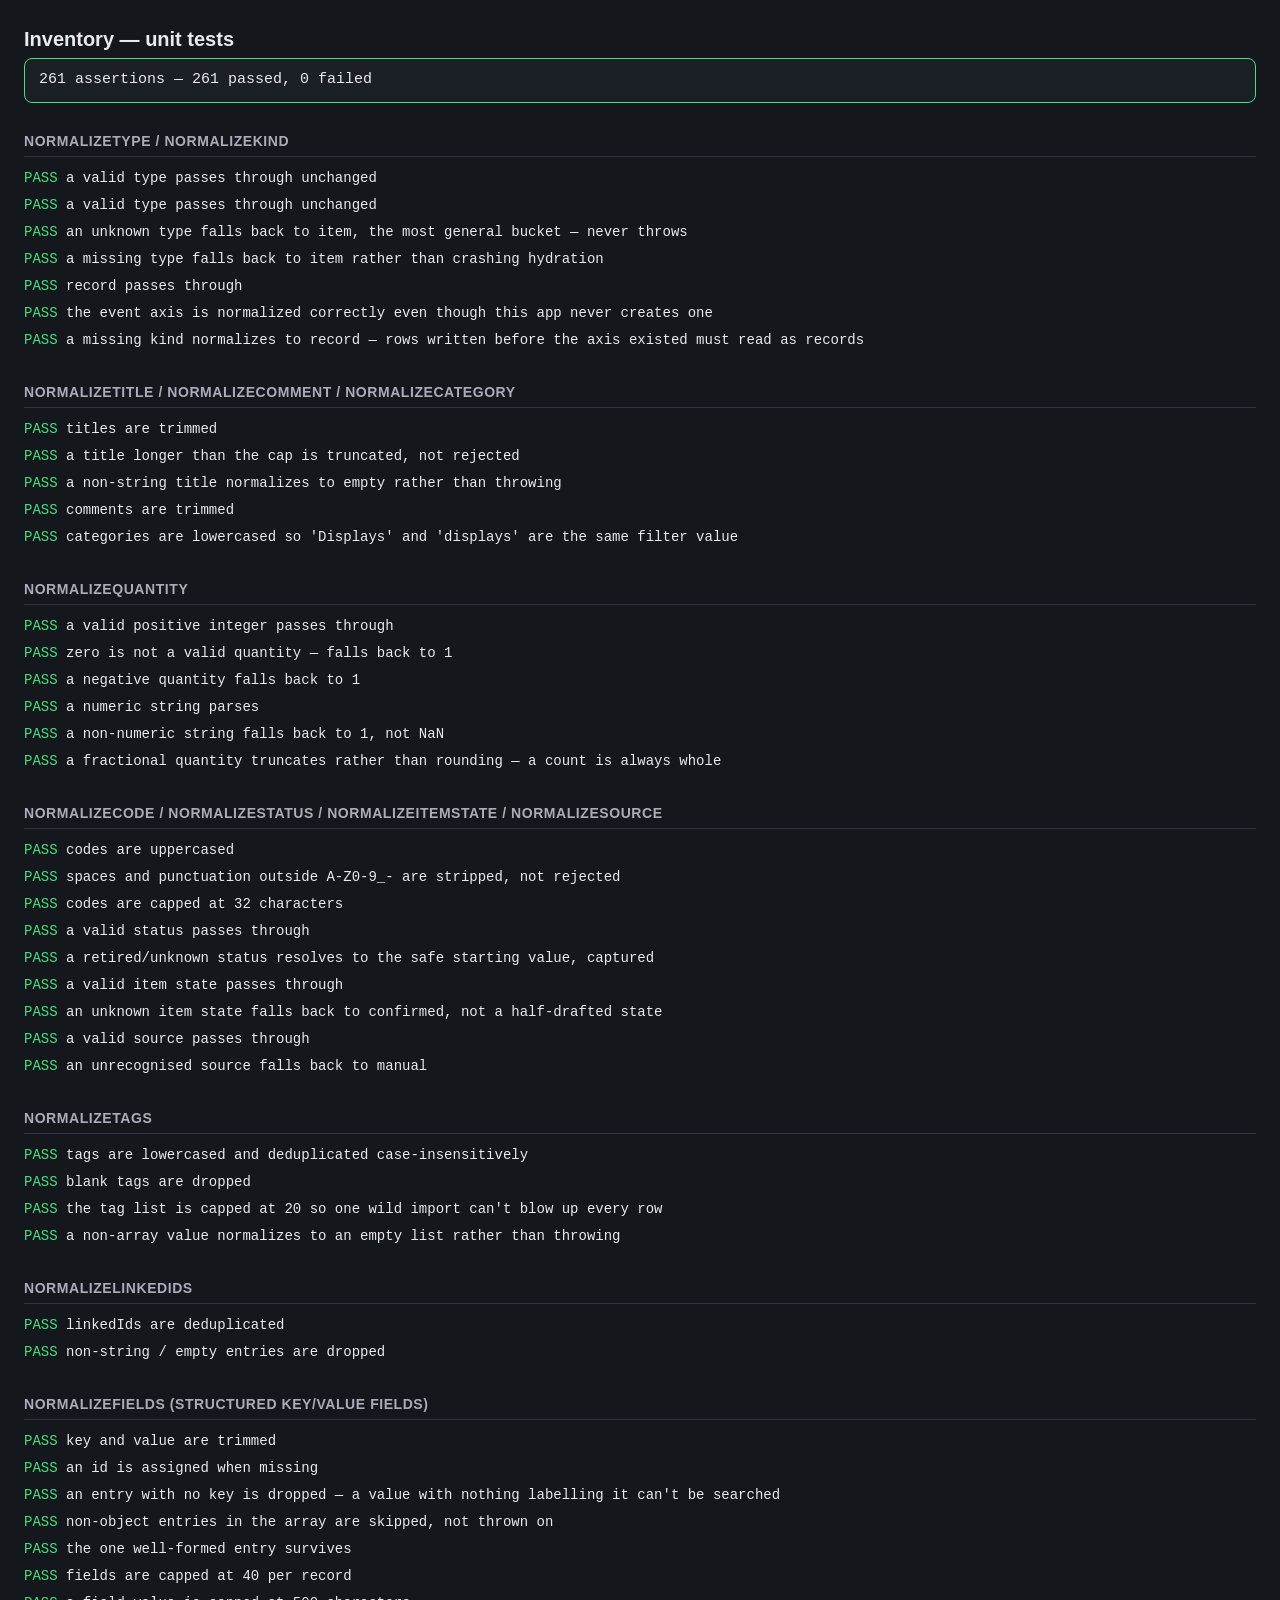
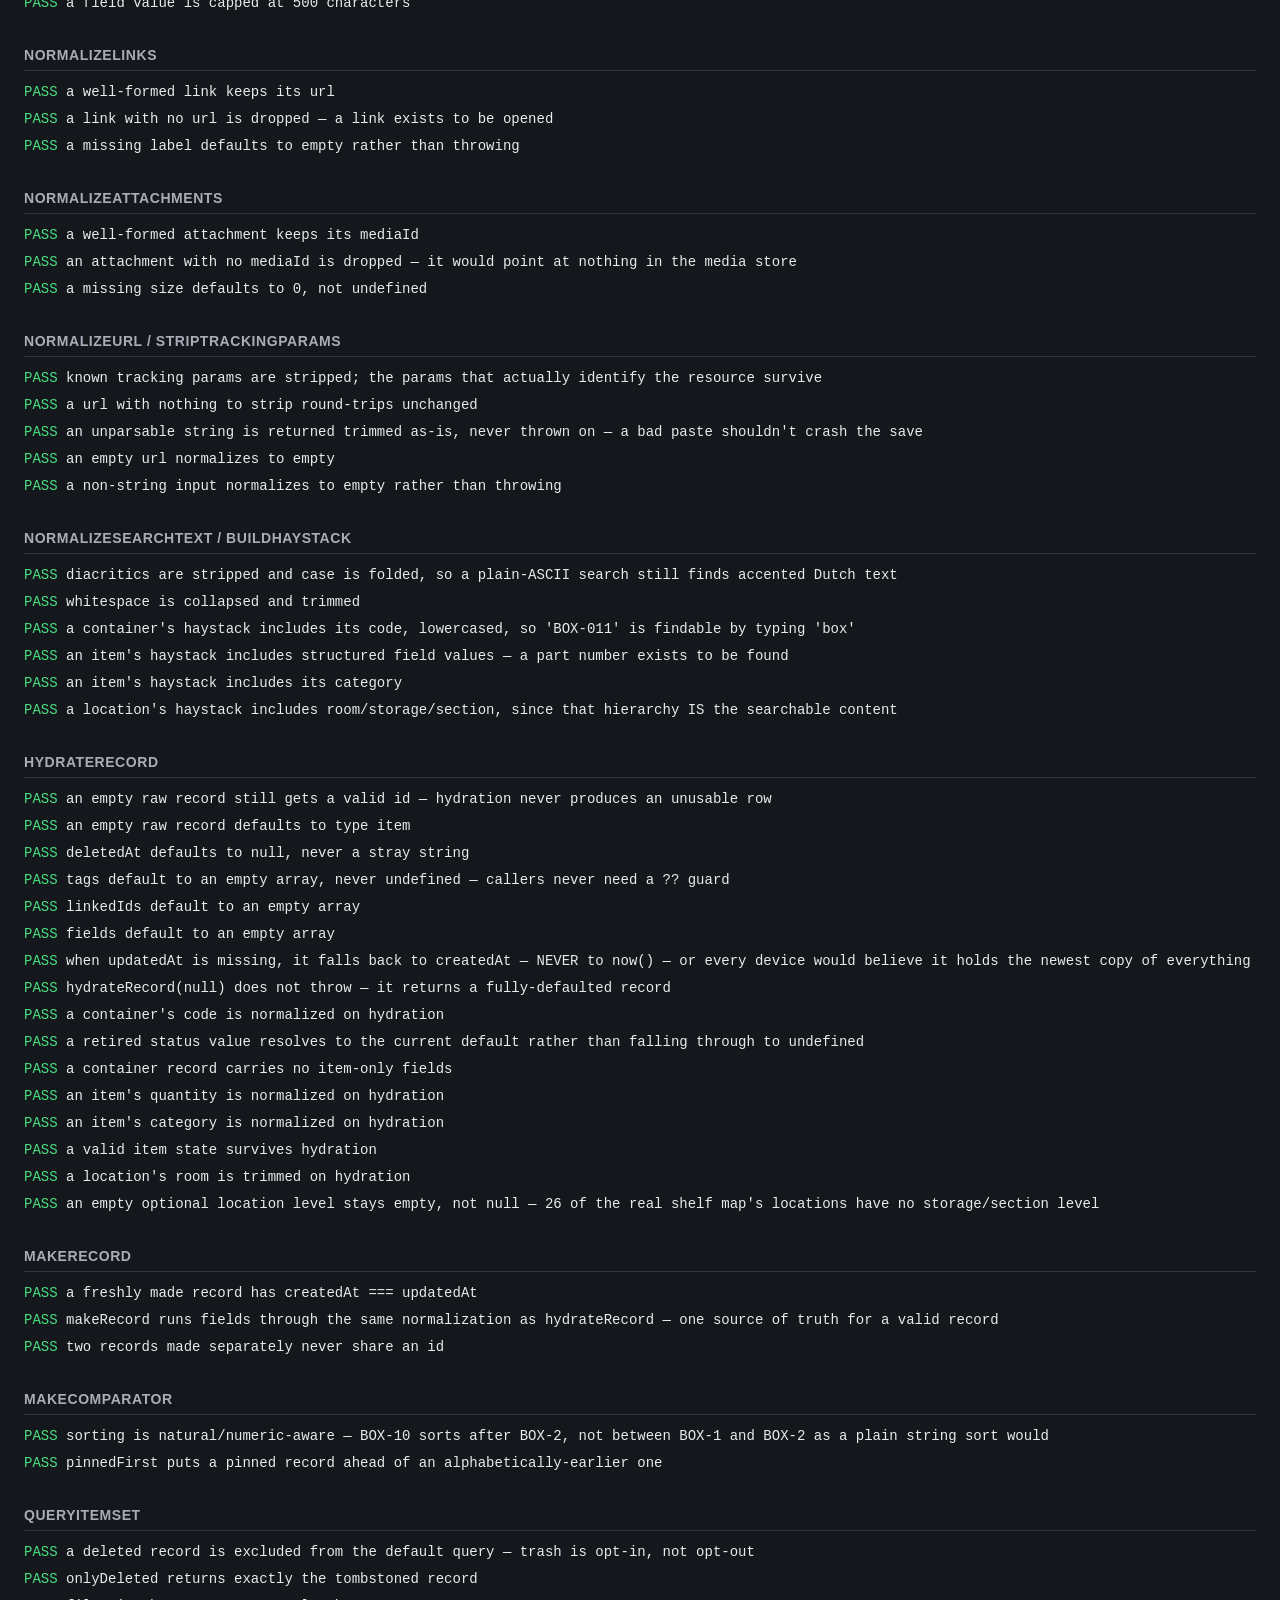
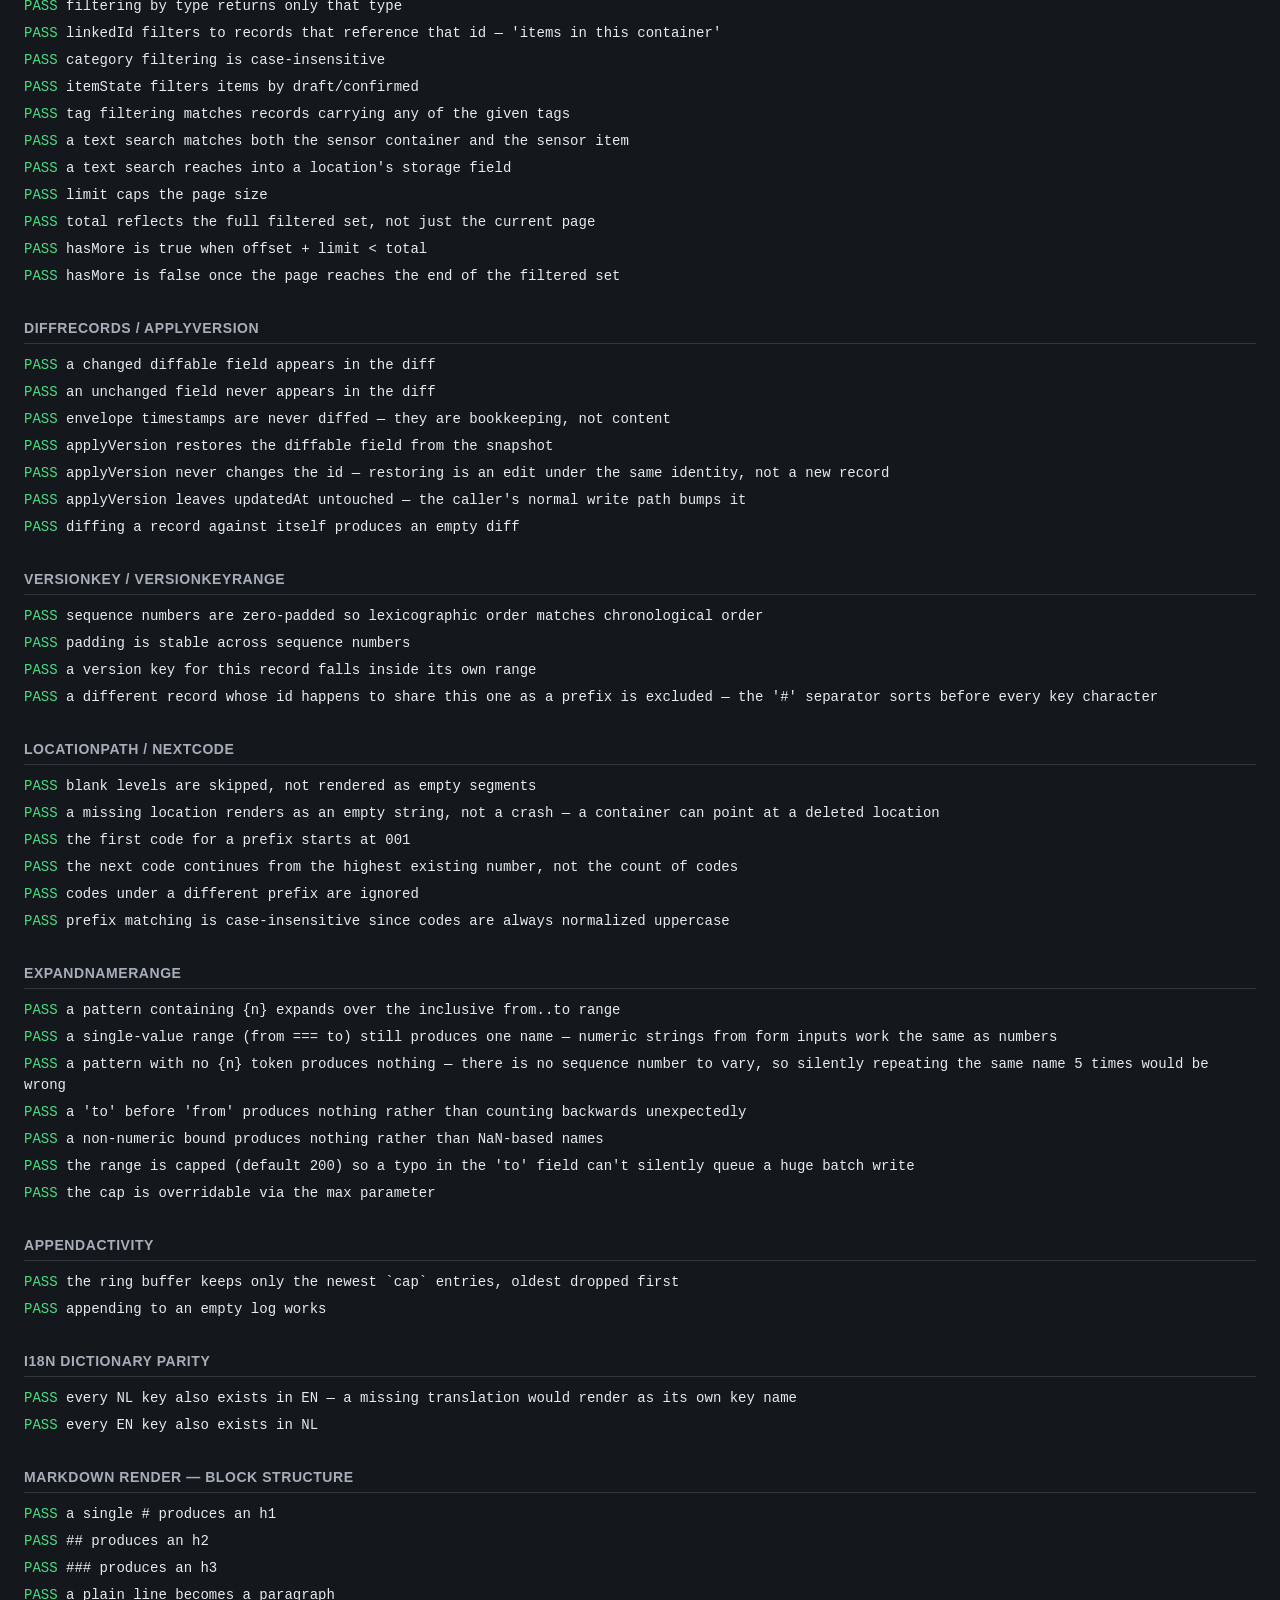
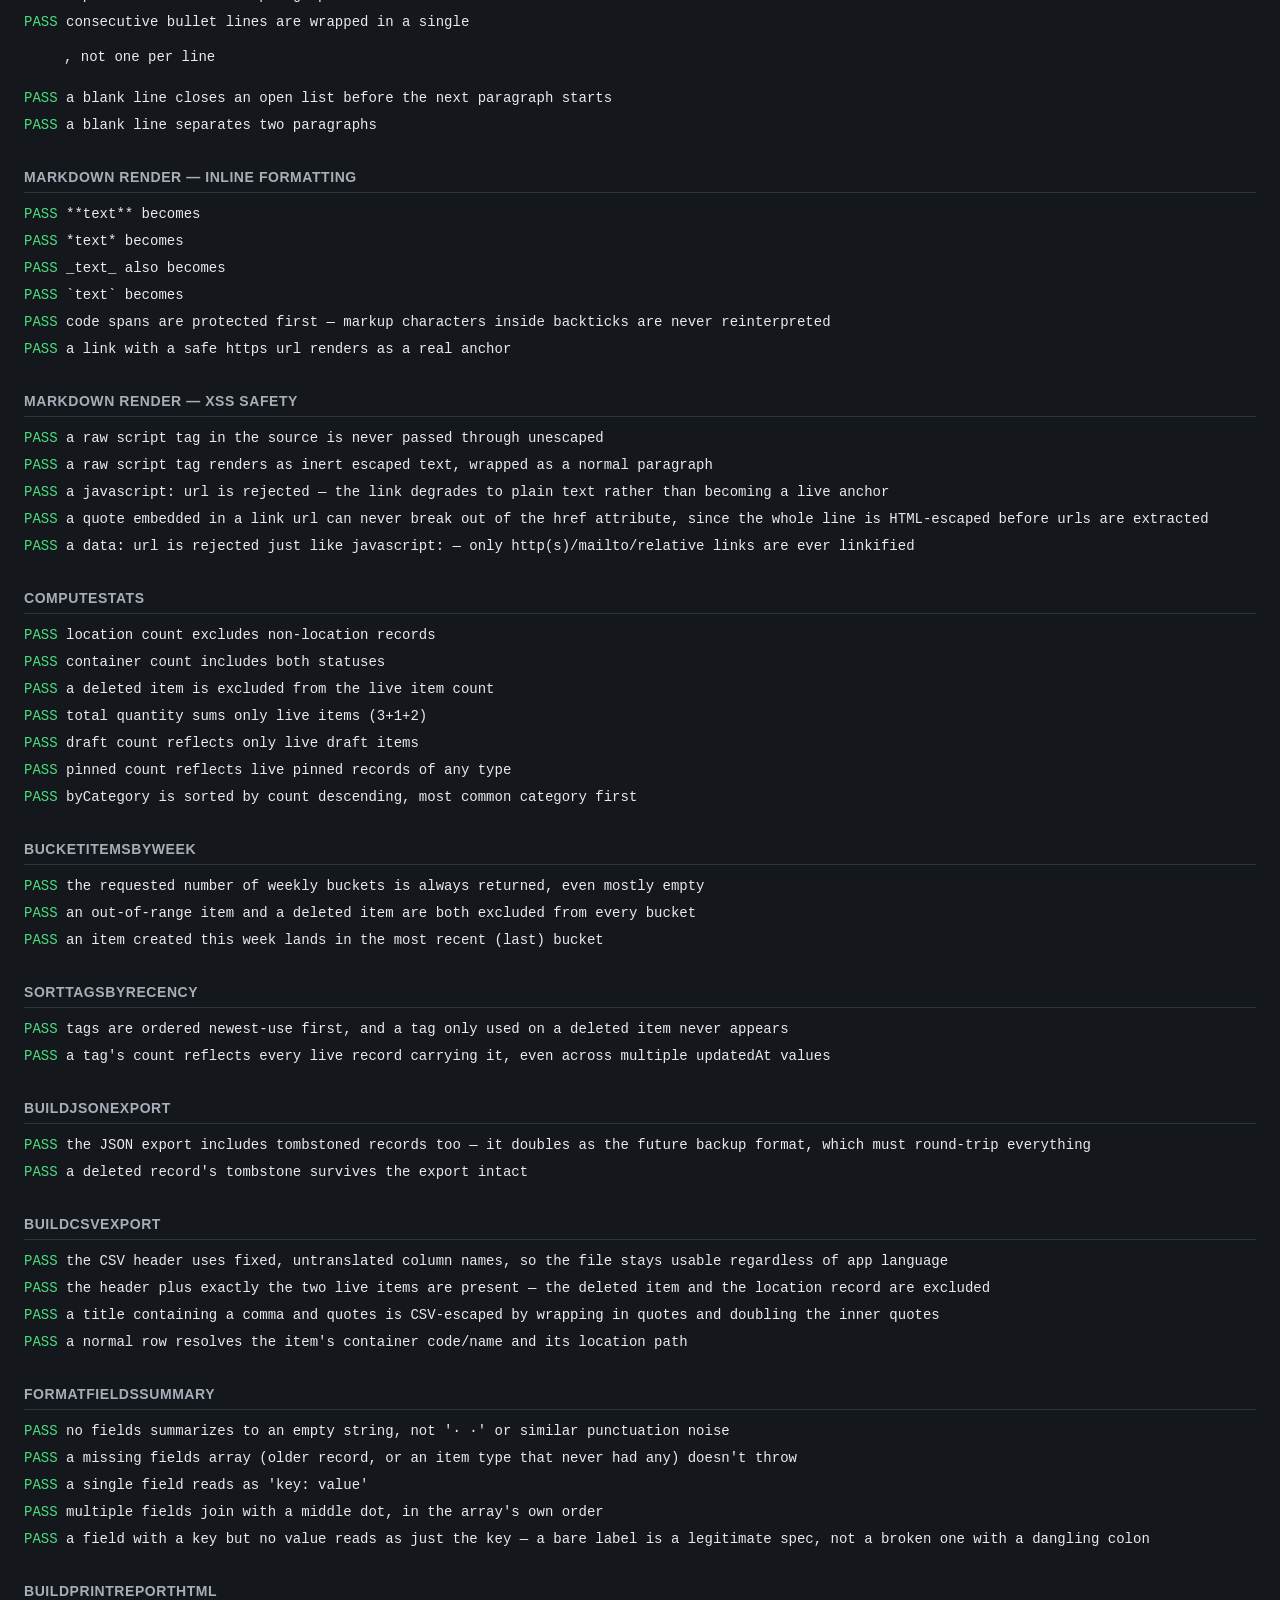
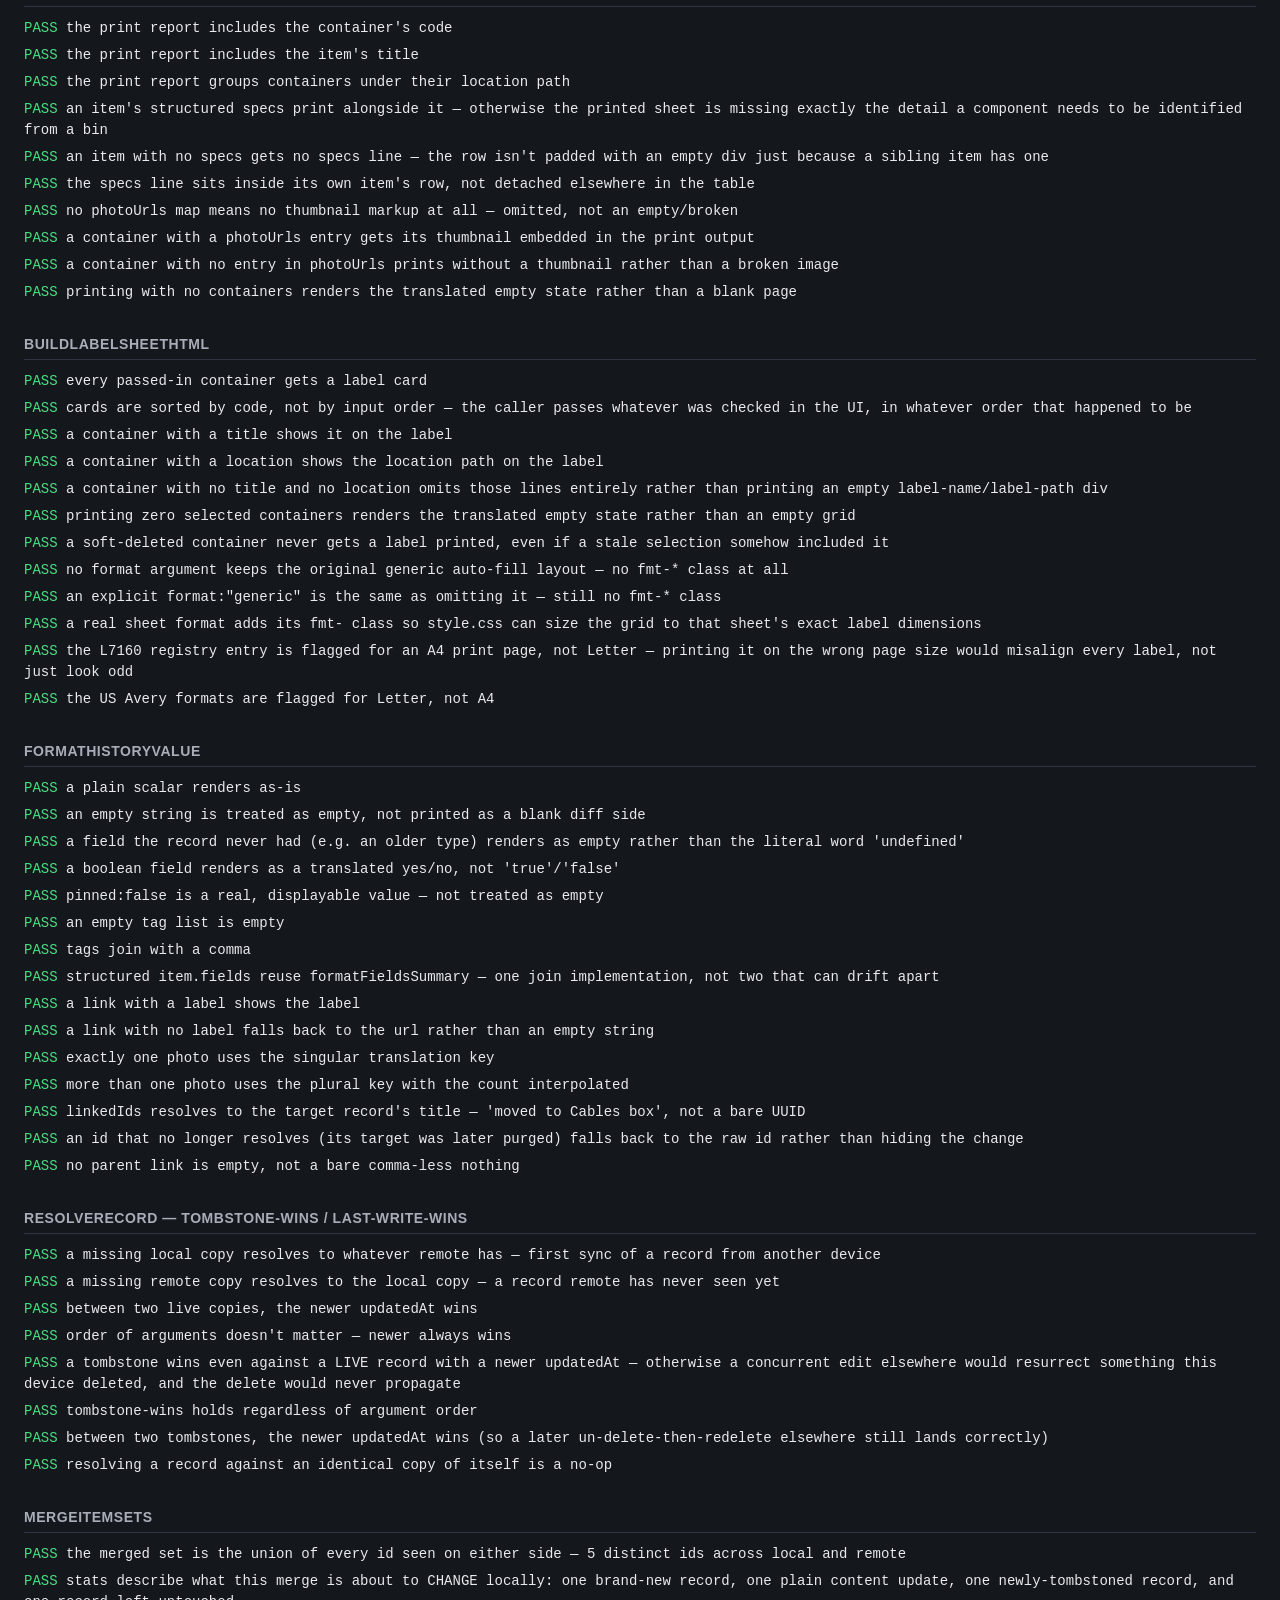
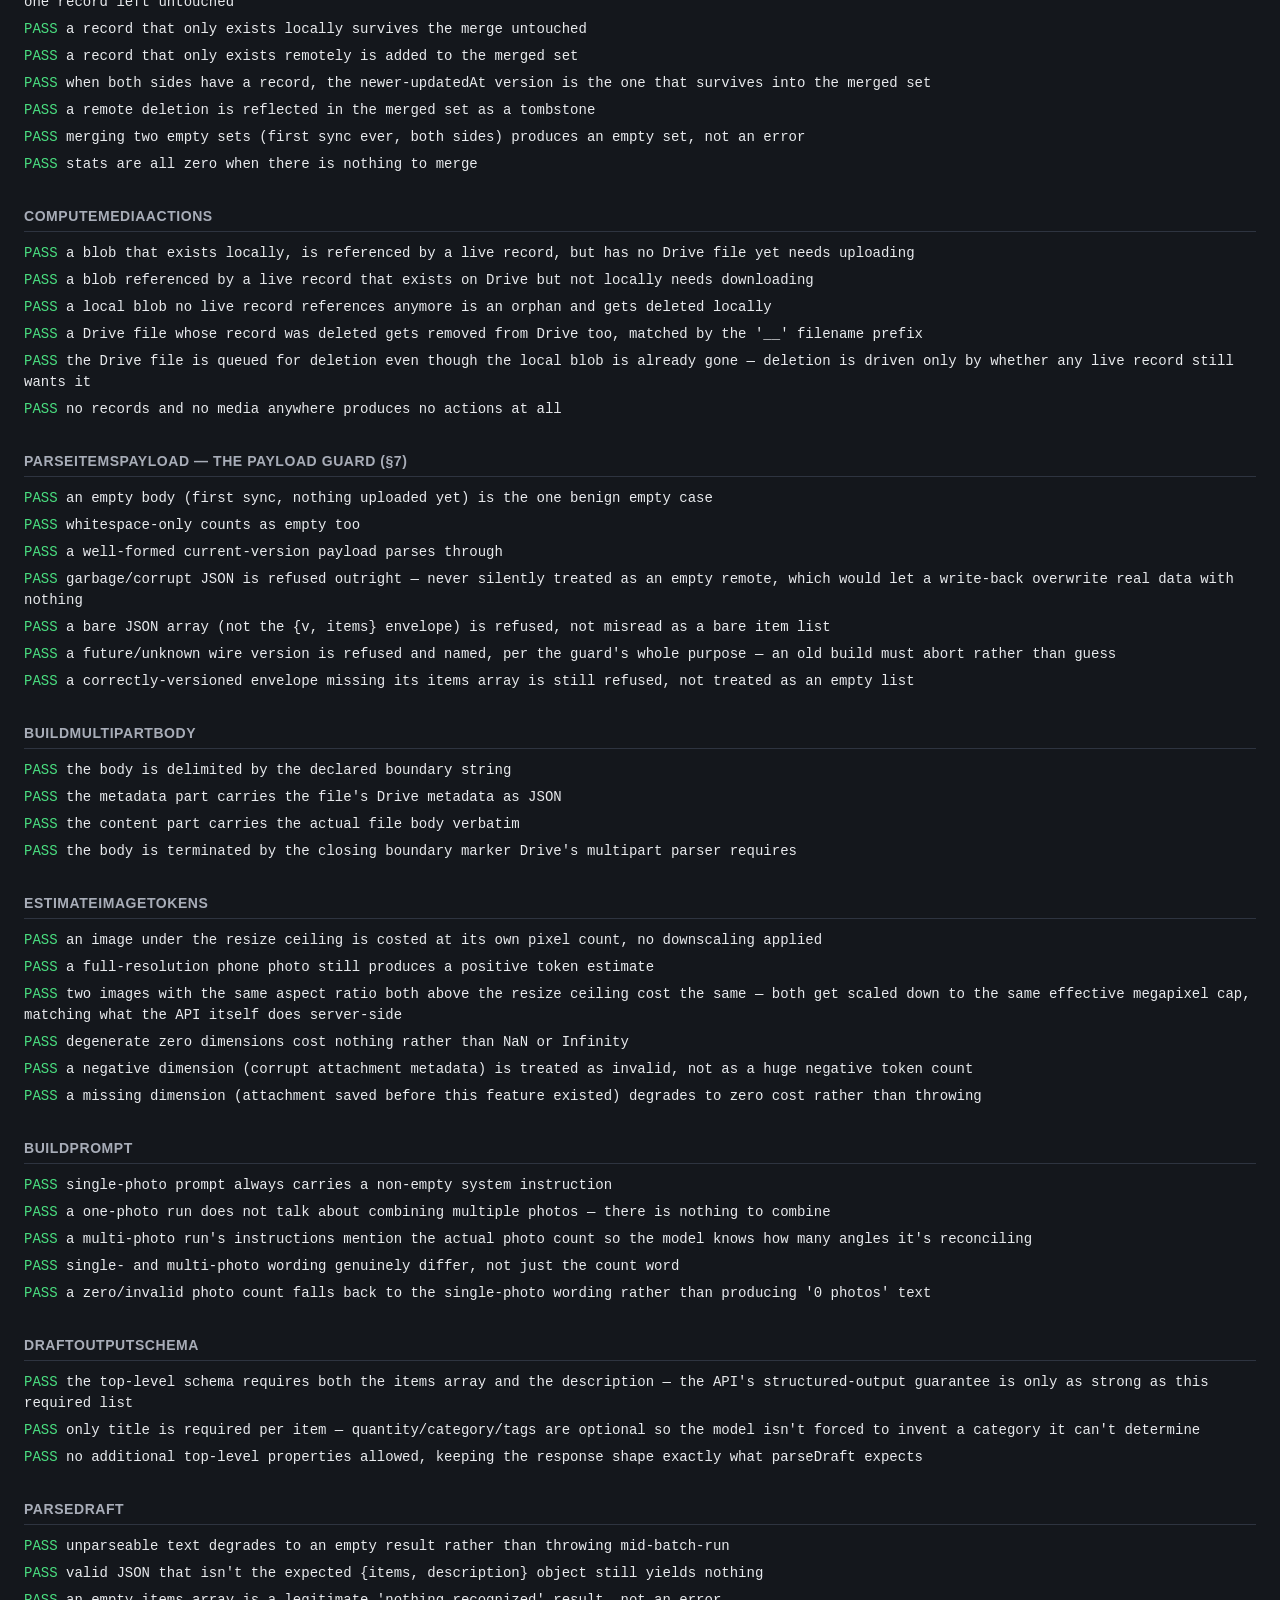
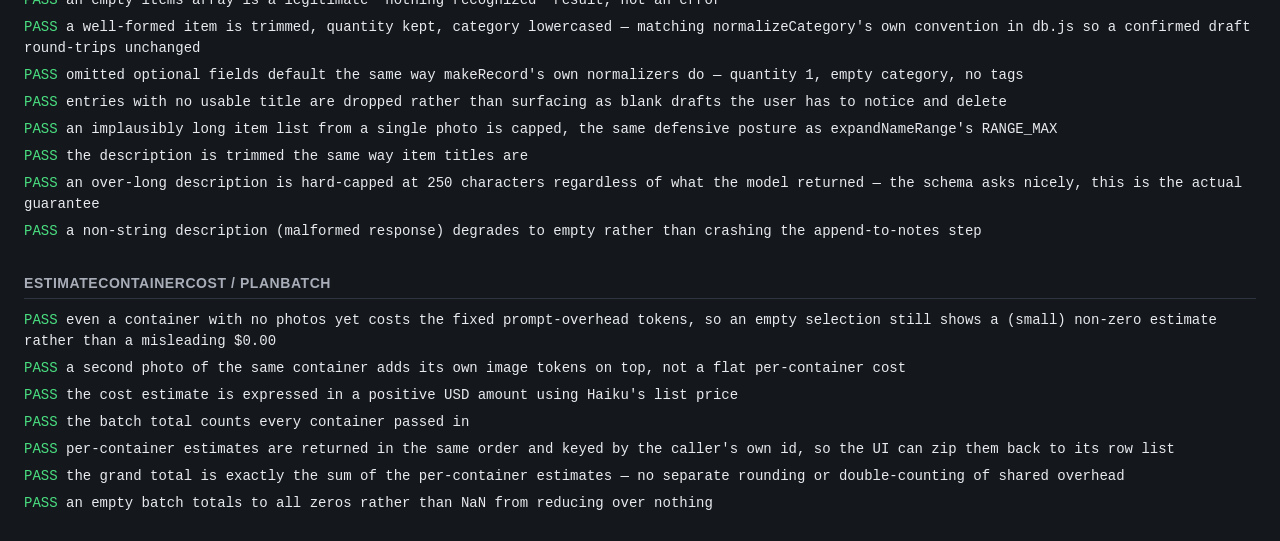
==== commit 16d64dc1: "v27: selectable label sheet formats for printing Labels view gets a sheet-format picker: the existin" ====
--- a/tests.html
+++ b/tests.html
@@ -594,6 +594,18 @@
   const html = report.buildLabelSheetHtml({ containers: deleted, locations: [], t });
   assertTrue(!html.includes("GONE-001"), "a soft-deleted container never gets a label printed, even if a stale selection somehow included it");
 }
+{
+  const t = (key) => key;
+  const containers = [{ id: "c1", type: "container", code: "BOX-001", linkedIds: [] }];
+  const defaultHtml = report.buildLabelSheetHtml({ containers, locations: [], t });
+  assertTrue(!defaultHtml.includes("fmt-"), "no format argument keeps the original generic auto-fill layout — no fmt-* class at all");
+  const genericHtml = report.buildLabelSheetHtml({ containers, locations: [], t, format: "generic" });
+  assertTrue(!genericHtml.includes("fmt-"), "an explicit format:\"generic\" is the same as omitting it — still no fmt-* class");
+  const l7160Html = report.buildLabelSheetHtml({ containers, locations: [], t, format: "l7160" });
+  assertTrue(l7160Html.includes('class="label-sheet fmt-l7160"'), "a real sheet format adds its fmt-<id> class so style.css can size the grid to that sheet's exact label dimensions");
+  assertEqual(report.LABEL_FORMATS.find((f) => f.id === "l7160").page, "a4", "the L7160 registry entry is flagged for an A4 print page, not Letter — printing it on the wrong page size would misalign every label, not just look odd");
+  assertEqual(report.LABEL_FORMATS.find((f) => f.id === "avery5160").page, "letter", "the US Avery formats are flagged for Letter, not A4");
+}
 
 section("formatHistoryValue");
 {
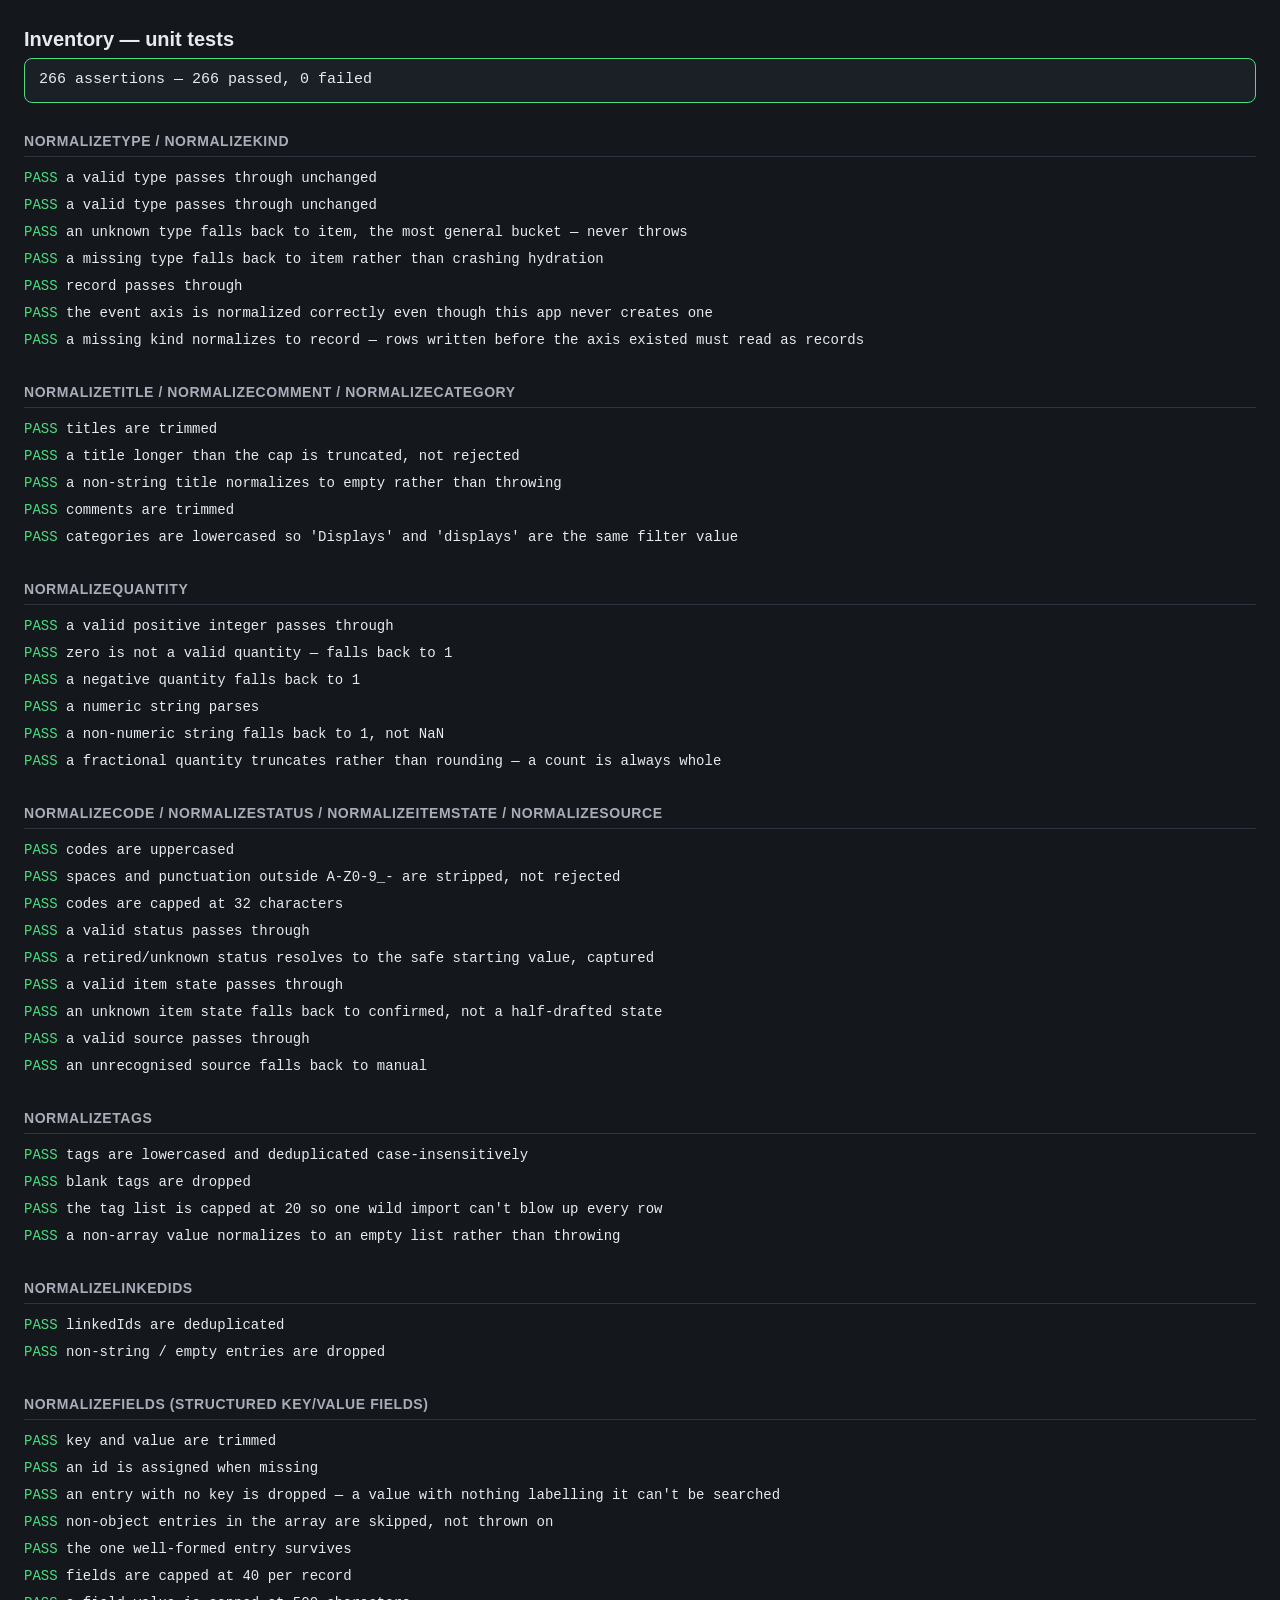
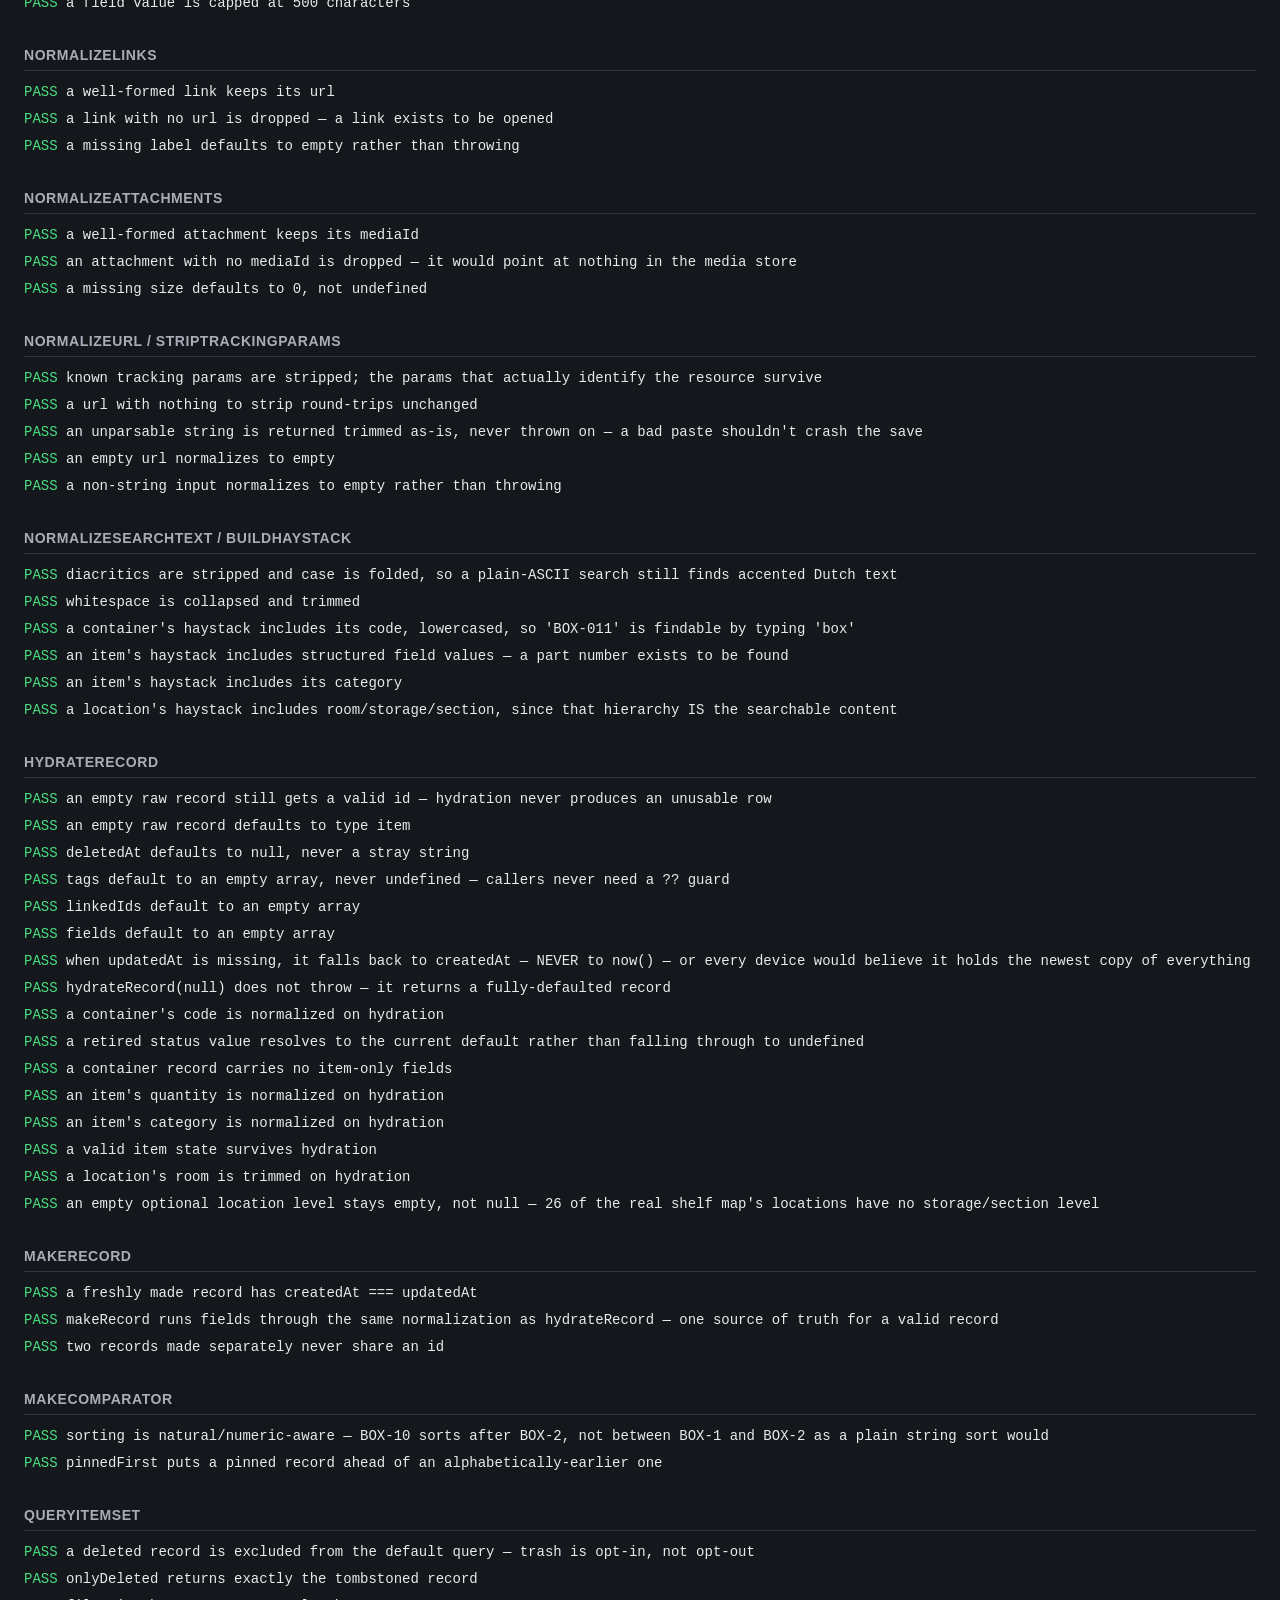
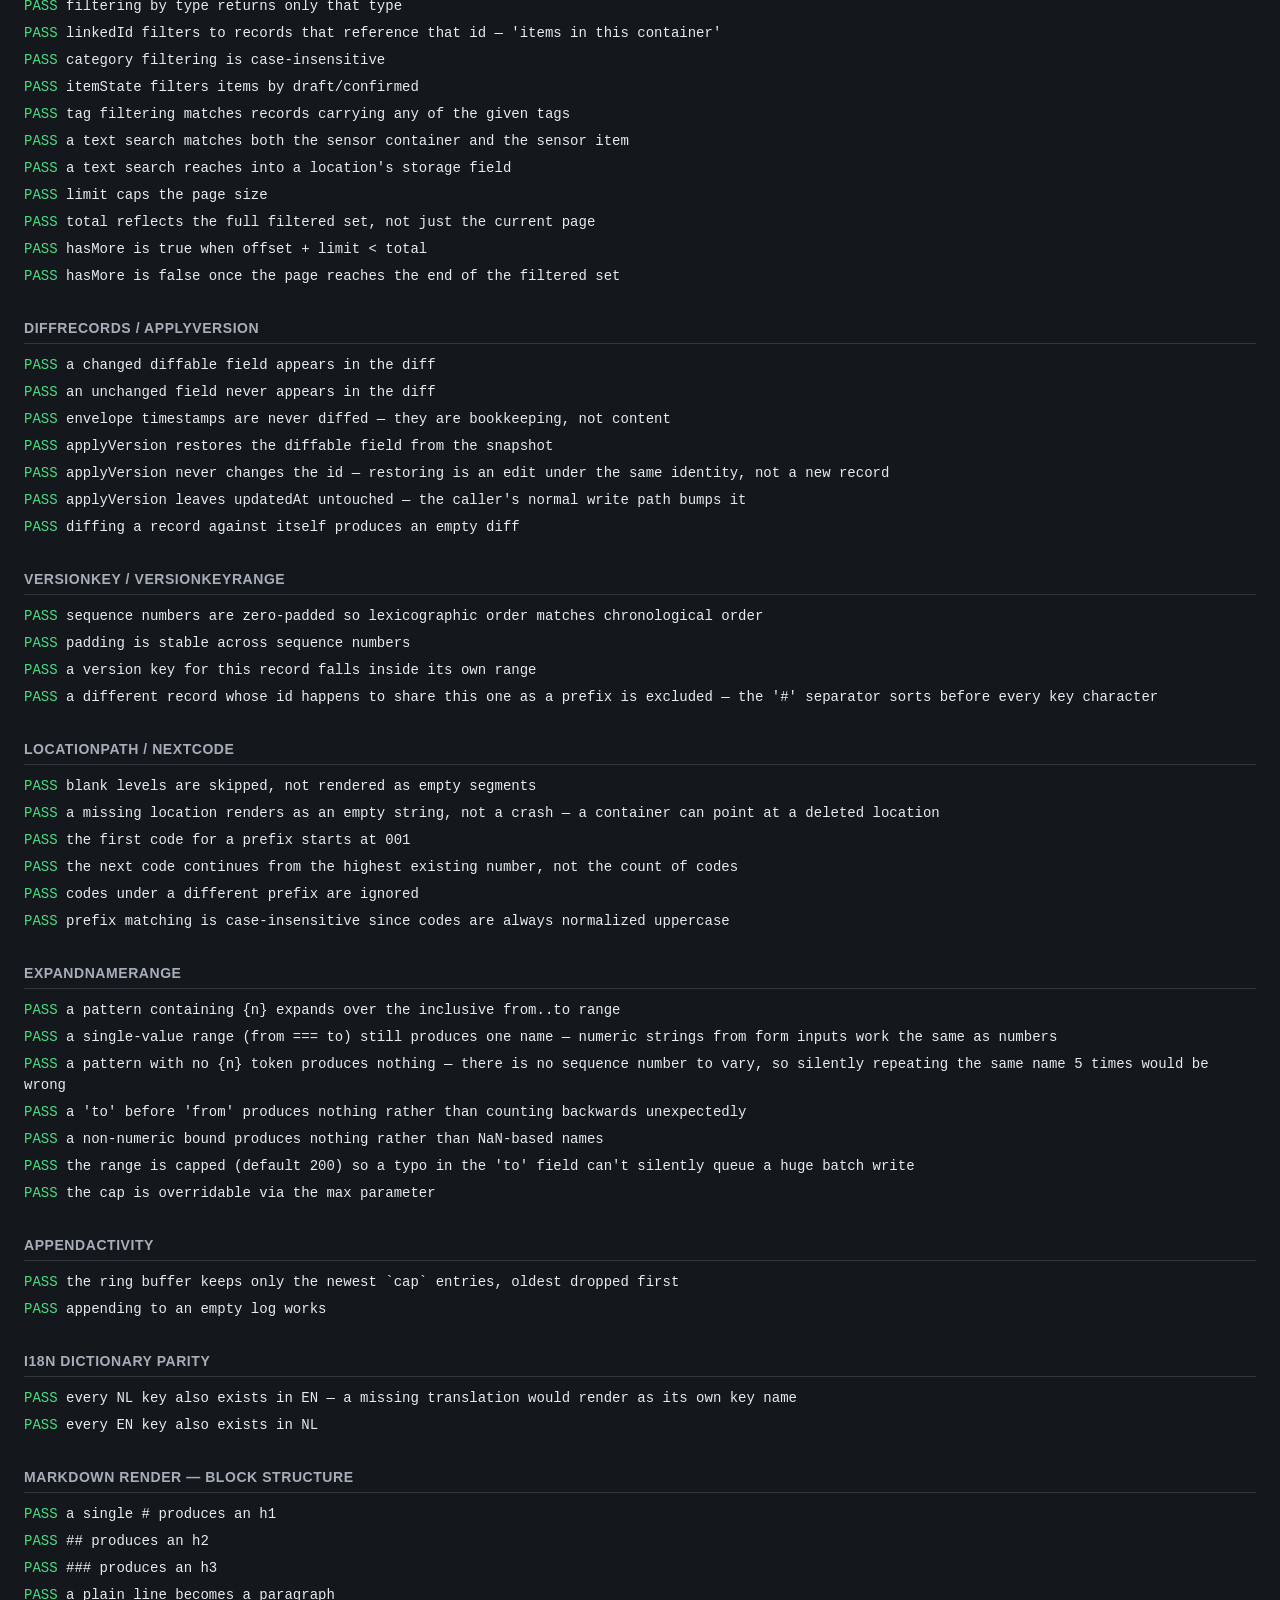
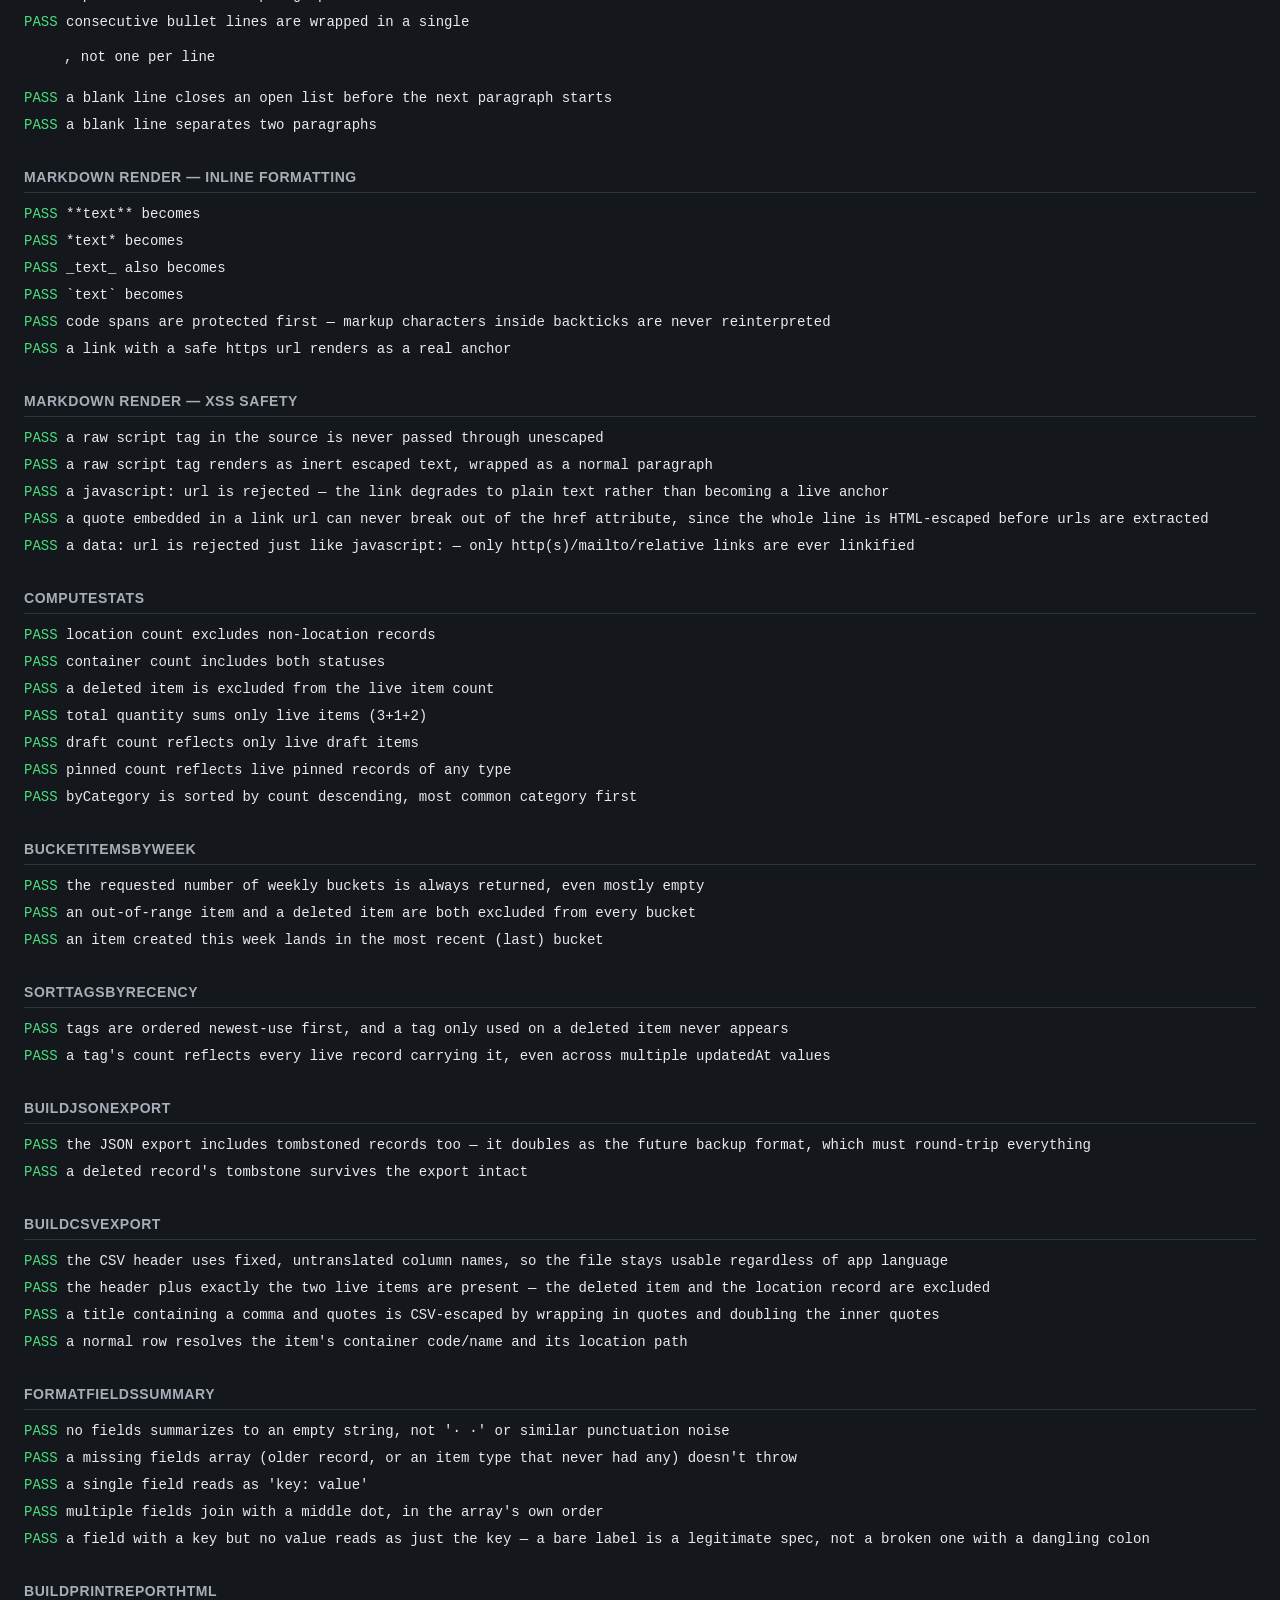
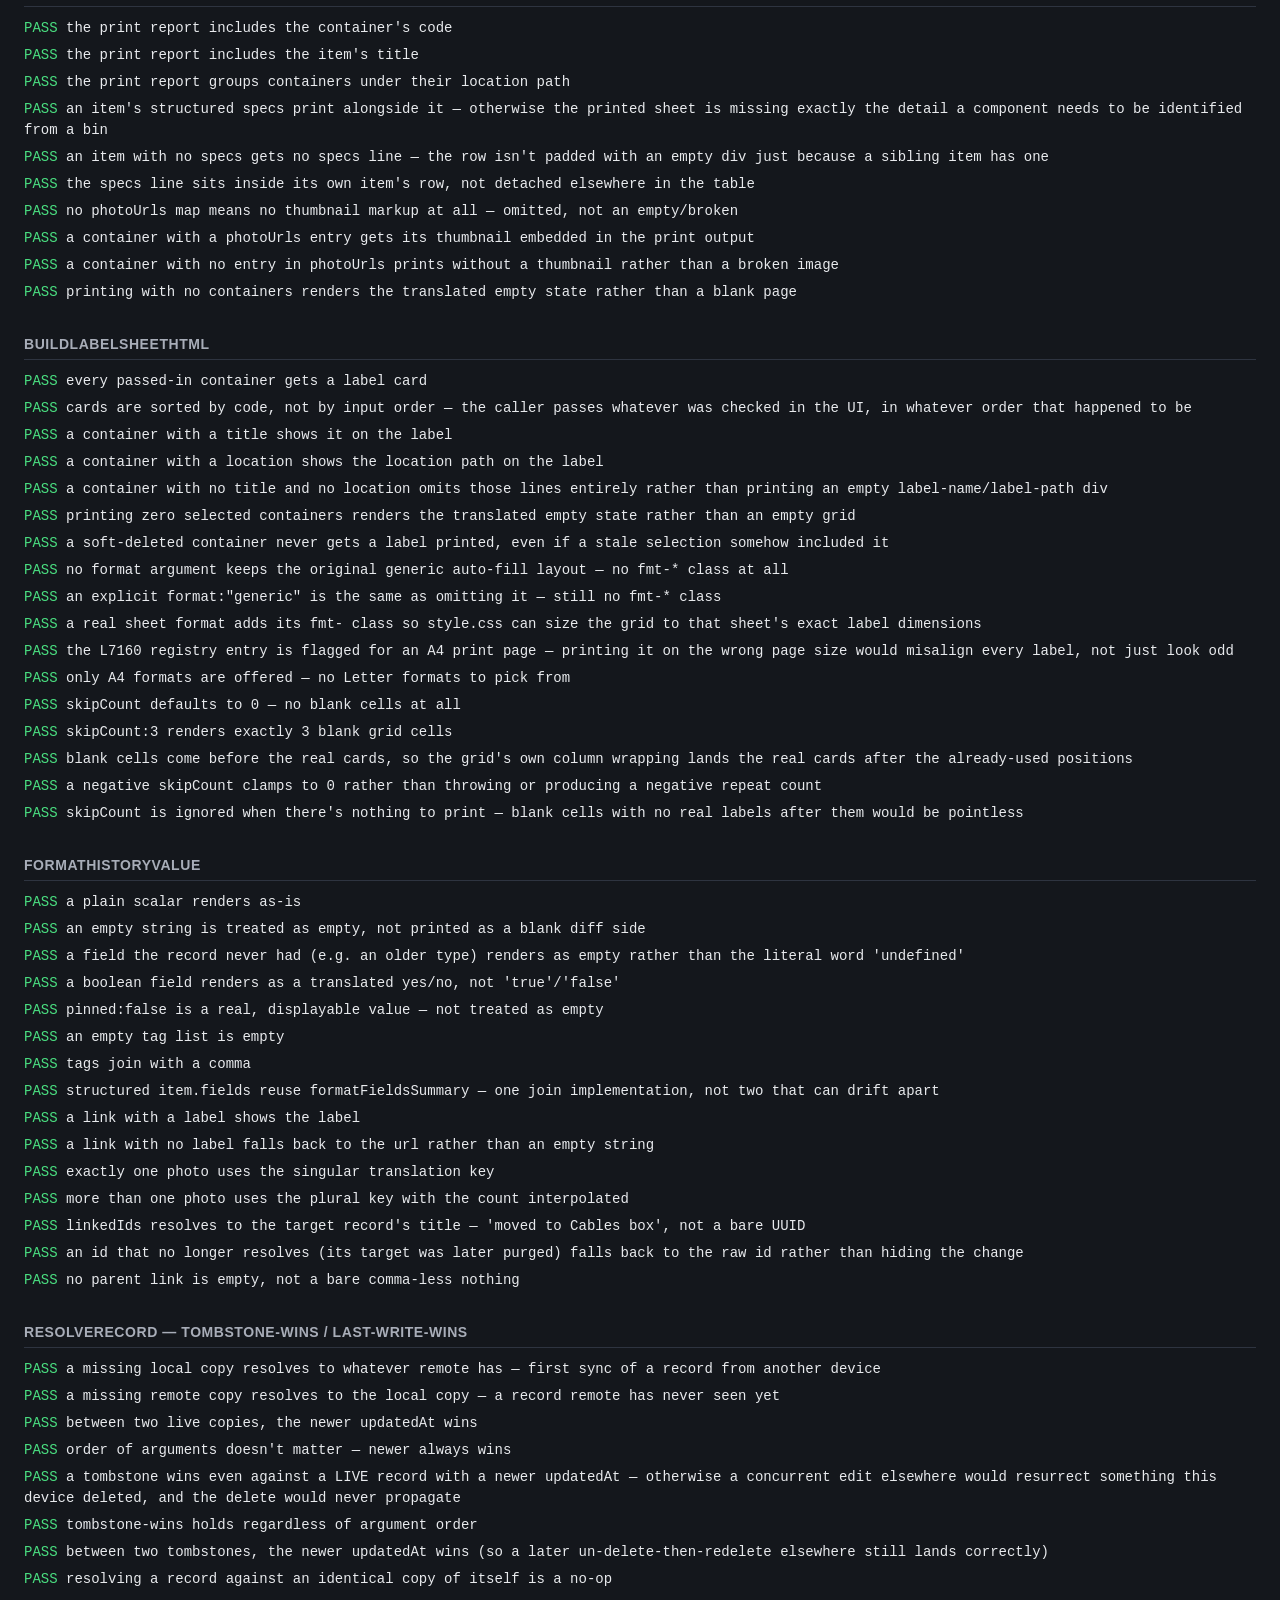
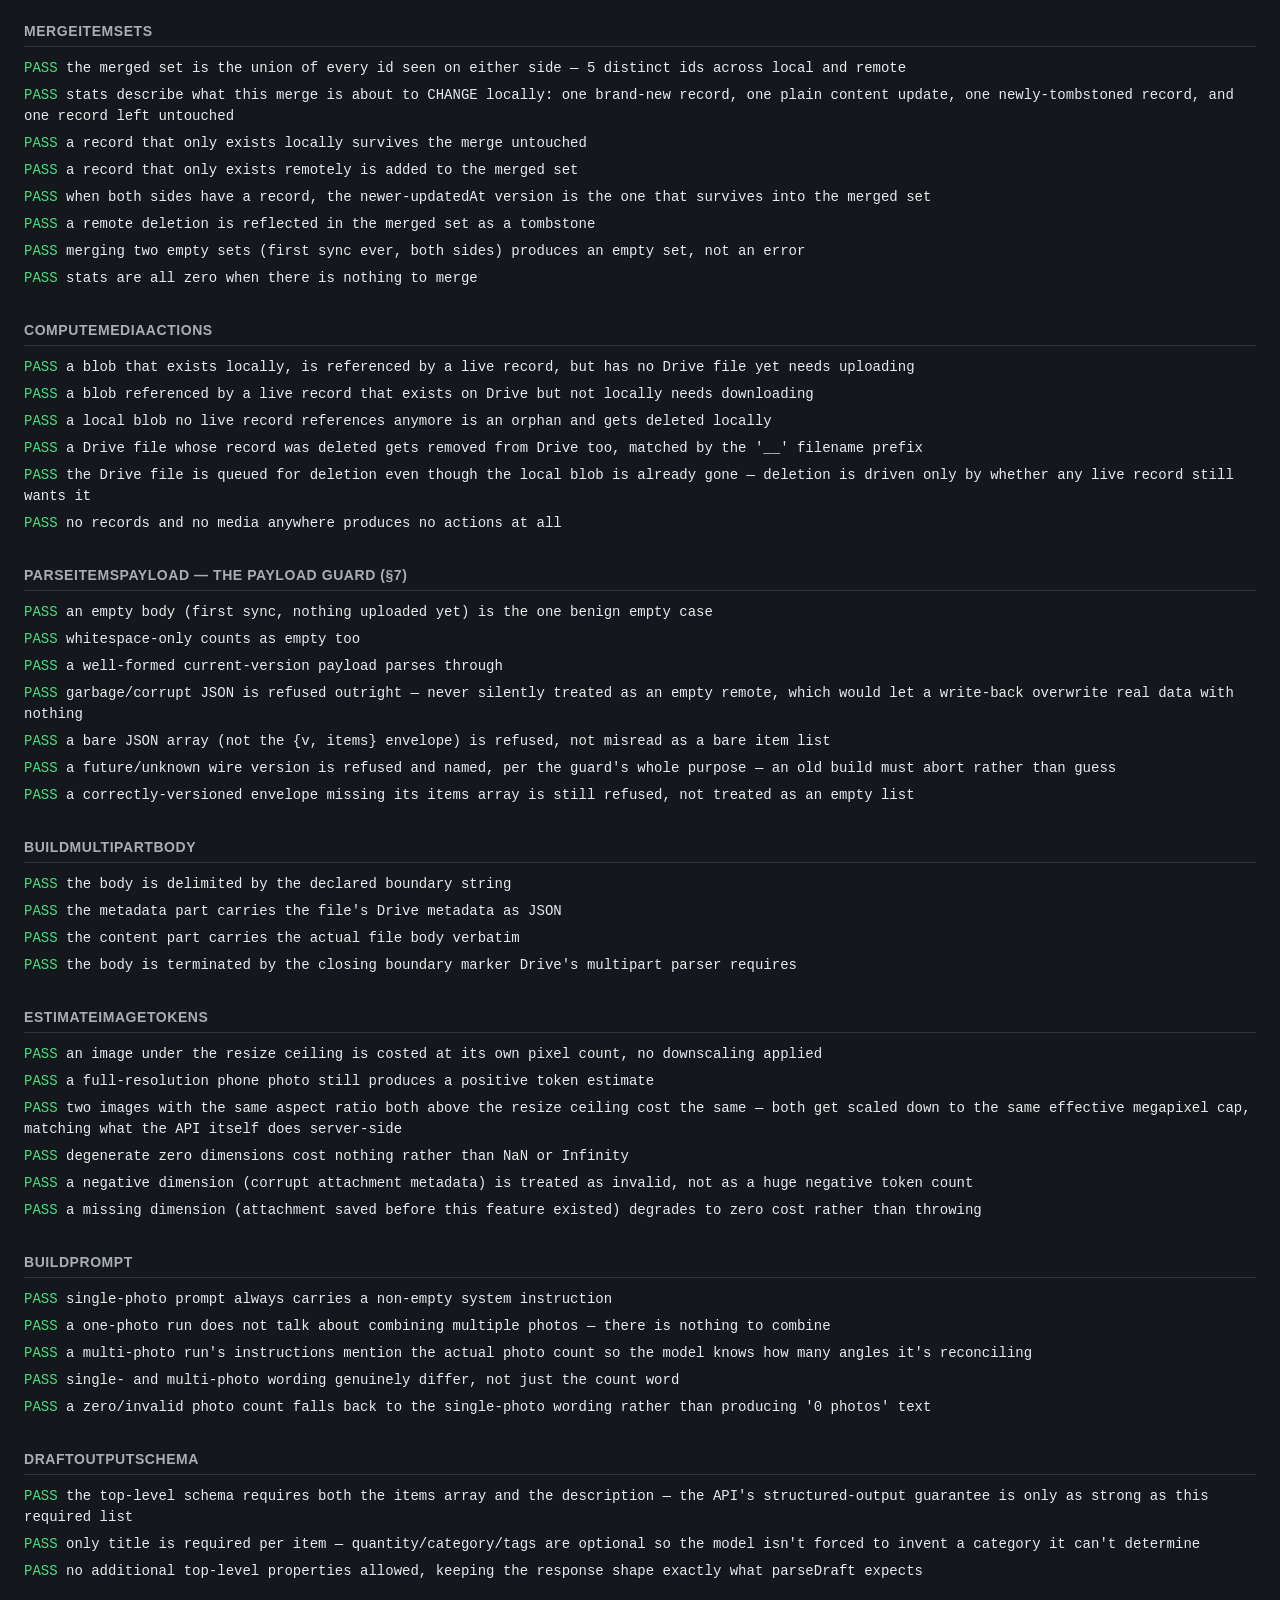
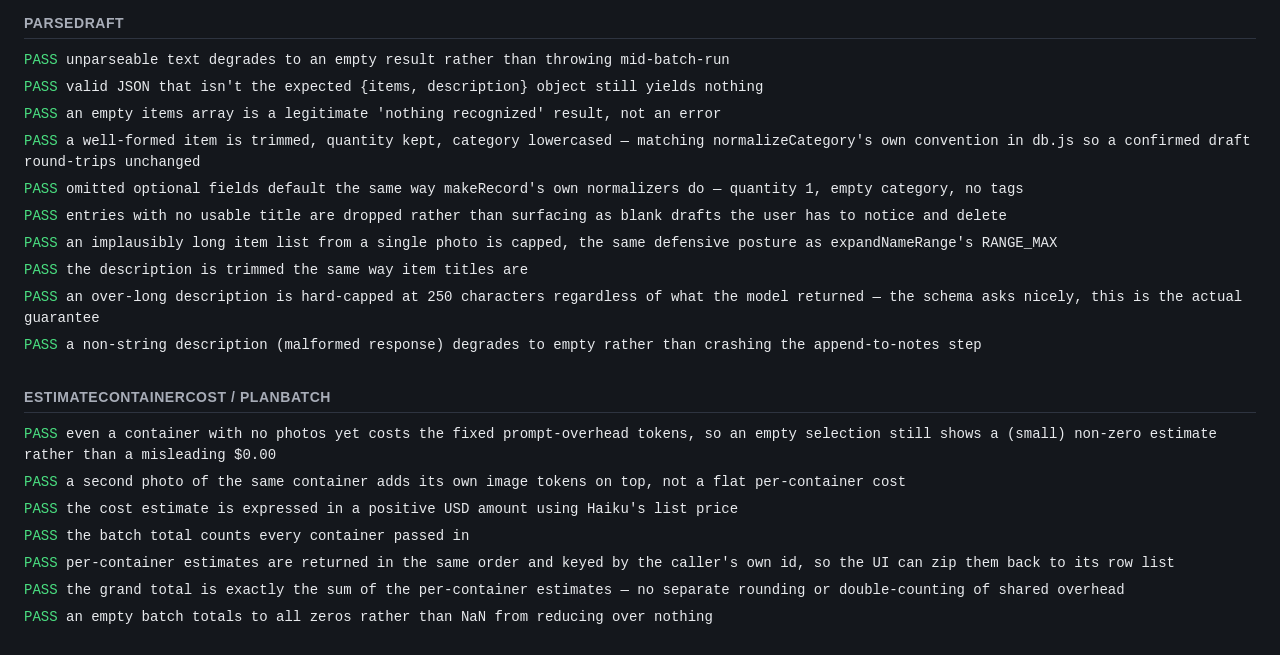
==== commit d93d3b0a: "v28: drop Letter label formats, add blank-label skip offset Removed Avery 5160/5167 (Letter) — only " ====
--- a/tests.html
+++ b/tests.html
@@ -603,8 +603,22 @@
   assertTrue(!genericHtml.includes("fmt-"), "an explicit format:\"generic\" is the same as omitting it — still no fmt-* class");
   const l7160Html = report.buildLabelSheetHtml({ containers, locations: [], t, format: "l7160" });
   assertTrue(l7160Html.includes('class="label-sheet fmt-l7160"'), "a real sheet format adds its fmt-<id> class so style.css can size the grid to that sheet's exact label dimensions");
-  assertEqual(report.LABEL_FORMATS.find((f) => f.id === "l7160").page, "a4", "the L7160 registry entry is flagged for an A4 print page, not Letter — printing it on the wrong page size would misalign every label, not just look odd");
-  assertEqual(report.LABEL_FORMATS.find((f) => f.id === "avery5160").page, "letter", "the US Avery formats are flagged for Letter, not A4");
+  assertEqual(report.LABEL_FORMATS.find((f) => f.id === "l7160").page, "a4", "the L7160 registry entry is flagged for an A4 print page — printing it on the wrong page size would misalign every label, not just look odd");
+  assertEqual(report.LABEL_FORMATS.map((f) => f.id), ["generic", "l7160", "l7163", "l7651"], "only A4 formats are offered — no Letter formats to pick from");
+}
+{
+  const t = (key) => key;
+  const containers = [{ id: "c1", type: "container", code: "BOX-001", linkedIds: [] }];
+  const noSkipHtml = report.buildLabelSheetHtml({ containers, locations: [], t });
+  assertTrue(!noSkipHtml.includes("label-blank"), "skipCount defaults to 0 — no blank cells at all");
+  const skippedHtml = report.buildLabelSheetHtml({ containers, locations: [], t, skipCount: 3 });
+  const blankCount = (skippedHtml.match(/label-blank/g) || []).length;
+  assertEqual(blankCount, 3, "skipCount:3 renders exactly 3 blank grid cells");
+  assertTrue(skippedHtml.indexOf("label-blank") < skippedHtml.indexOf("BOX-001"), "blank cells come before the real cards, so the grid's own column wrapping lands the real cards after the already-used positions");
+  const negativeHtml = report.buildLabelSheetHtml({ containers, locations: [], t, skipCount: -5 });
+  assertTrue(!negativeHtml.includes("label-blank"), "a negative skipCount clamps to 0 rather than throwing or producing a negative repeat count");
+  const emptySkipHtml = report.buildLabelSheetHtml({ containers: [], locations: [], t, skipCount: 4 });
+  assertTrue(!emptySkipHtml.includes("label-blank"), "skipCount is ignored when there's nothing to print — blank cells with no real labels after them would be pointless");
 }
 
 section("formatHistoryValue");
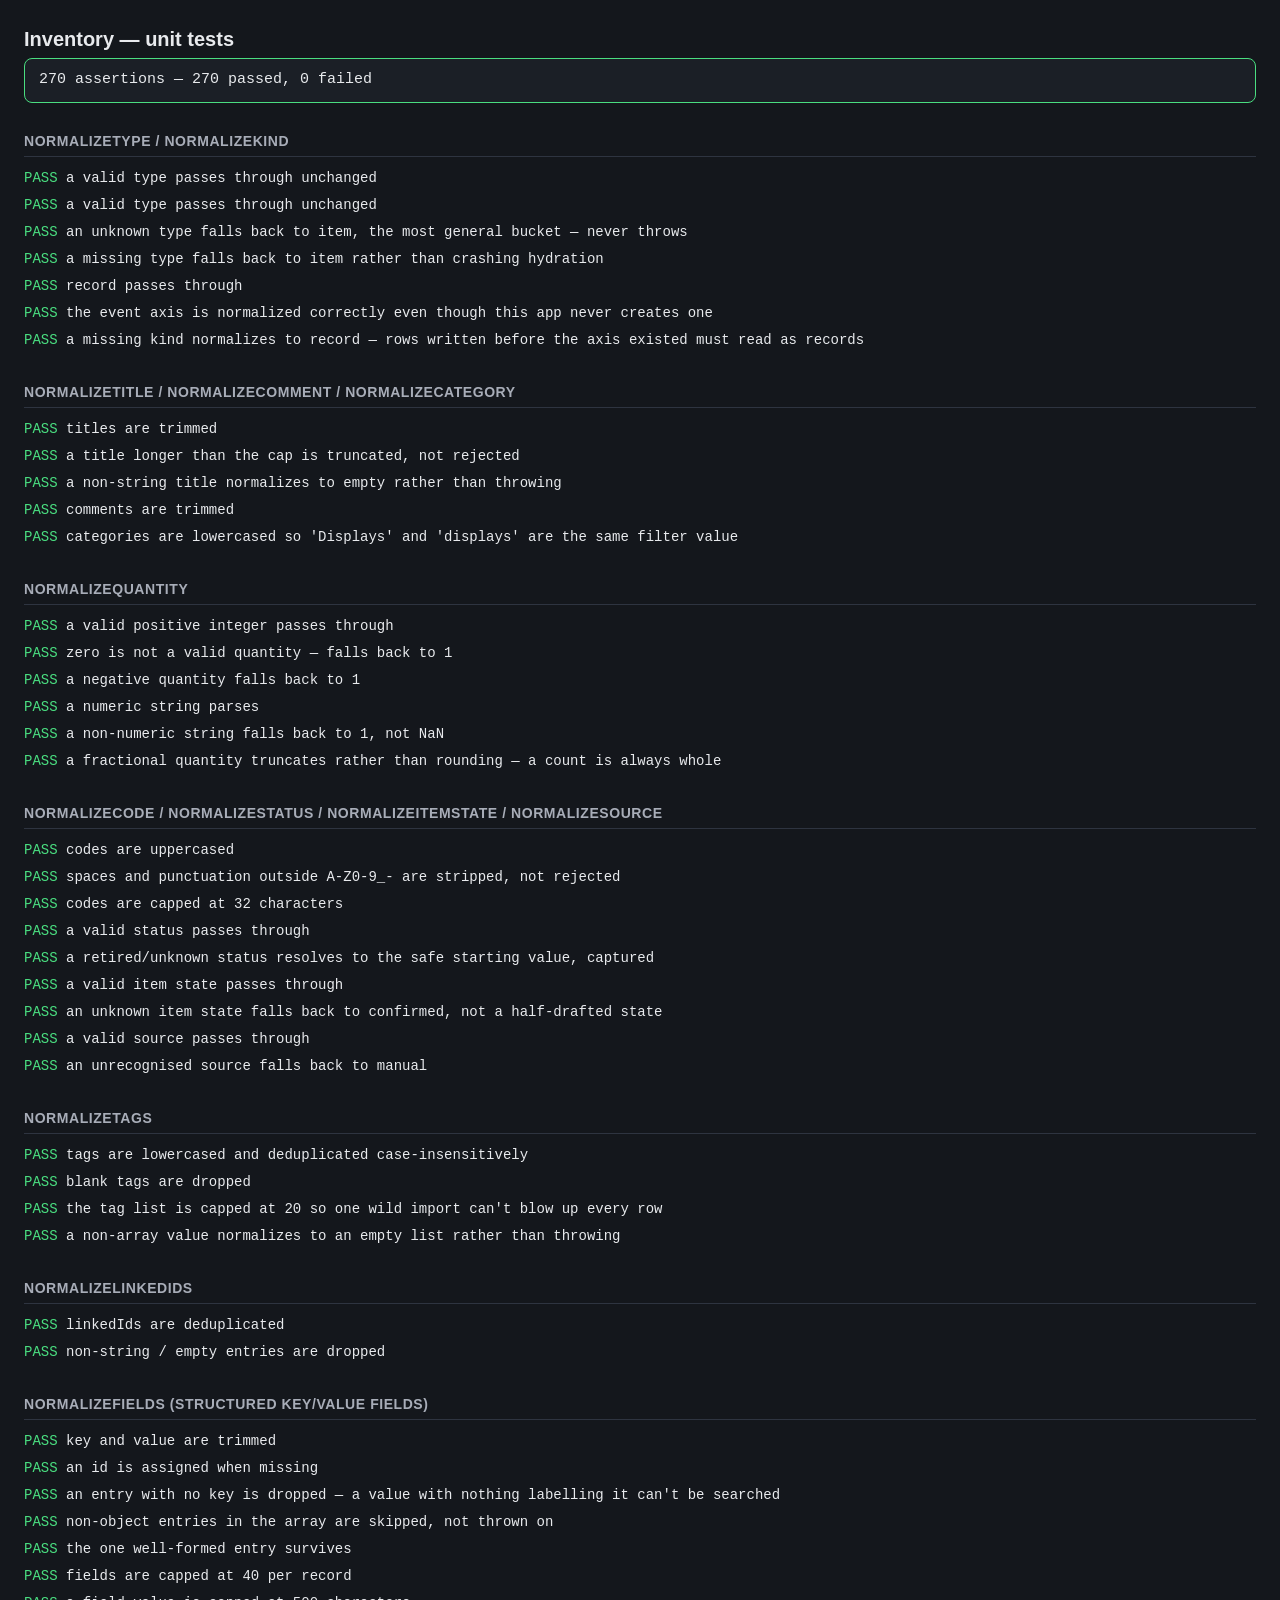
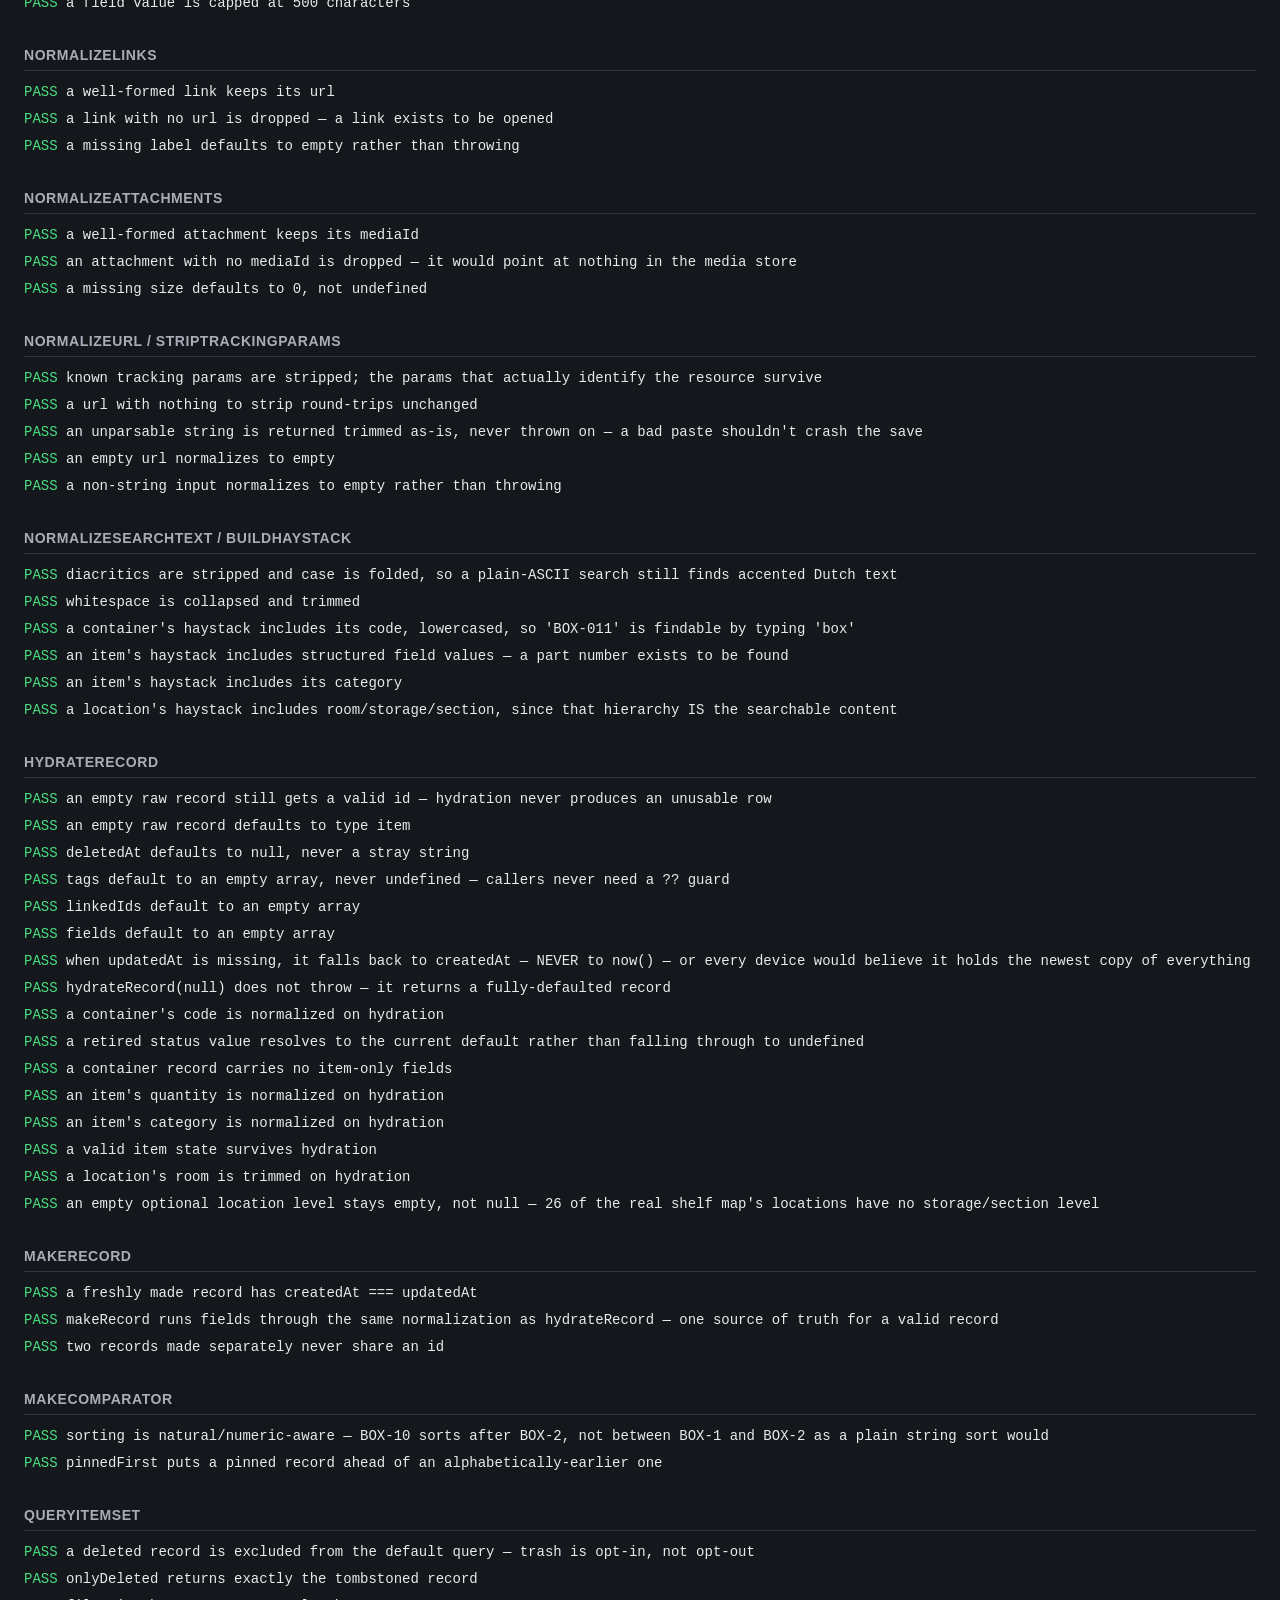
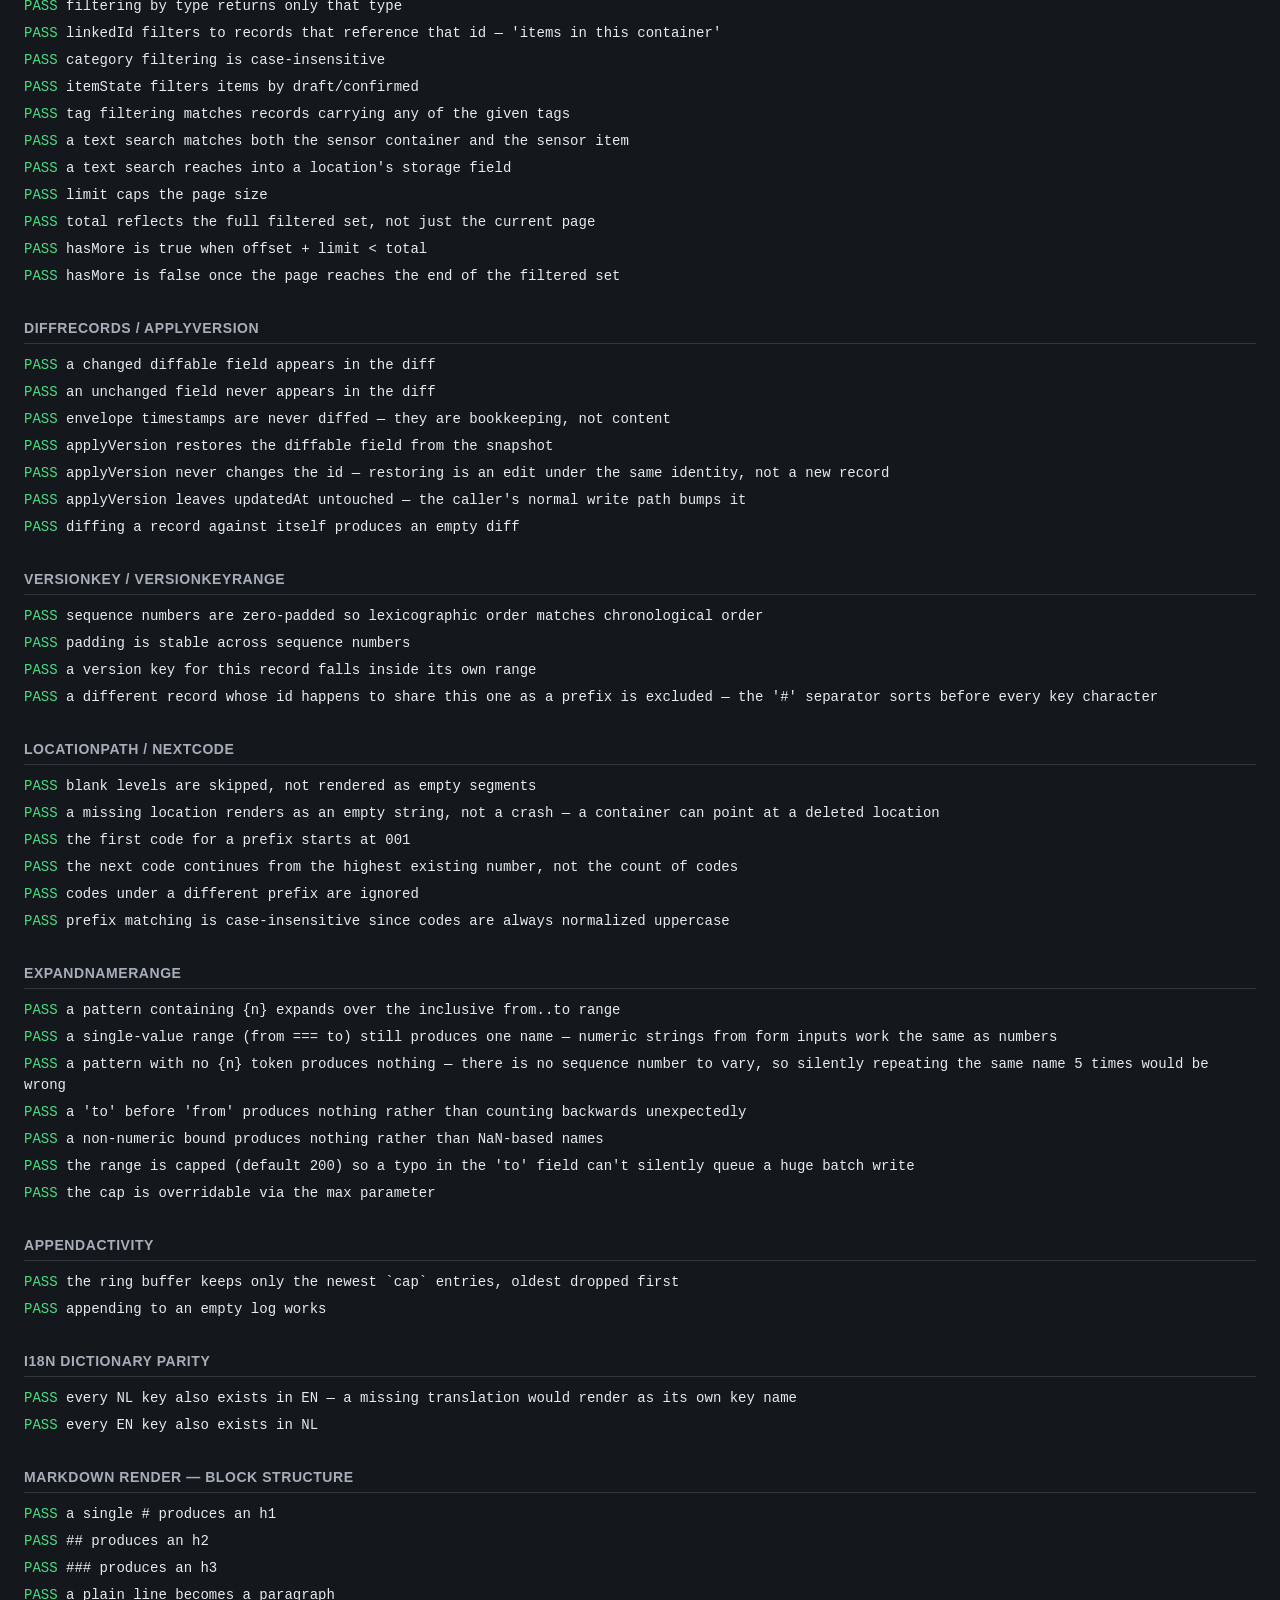
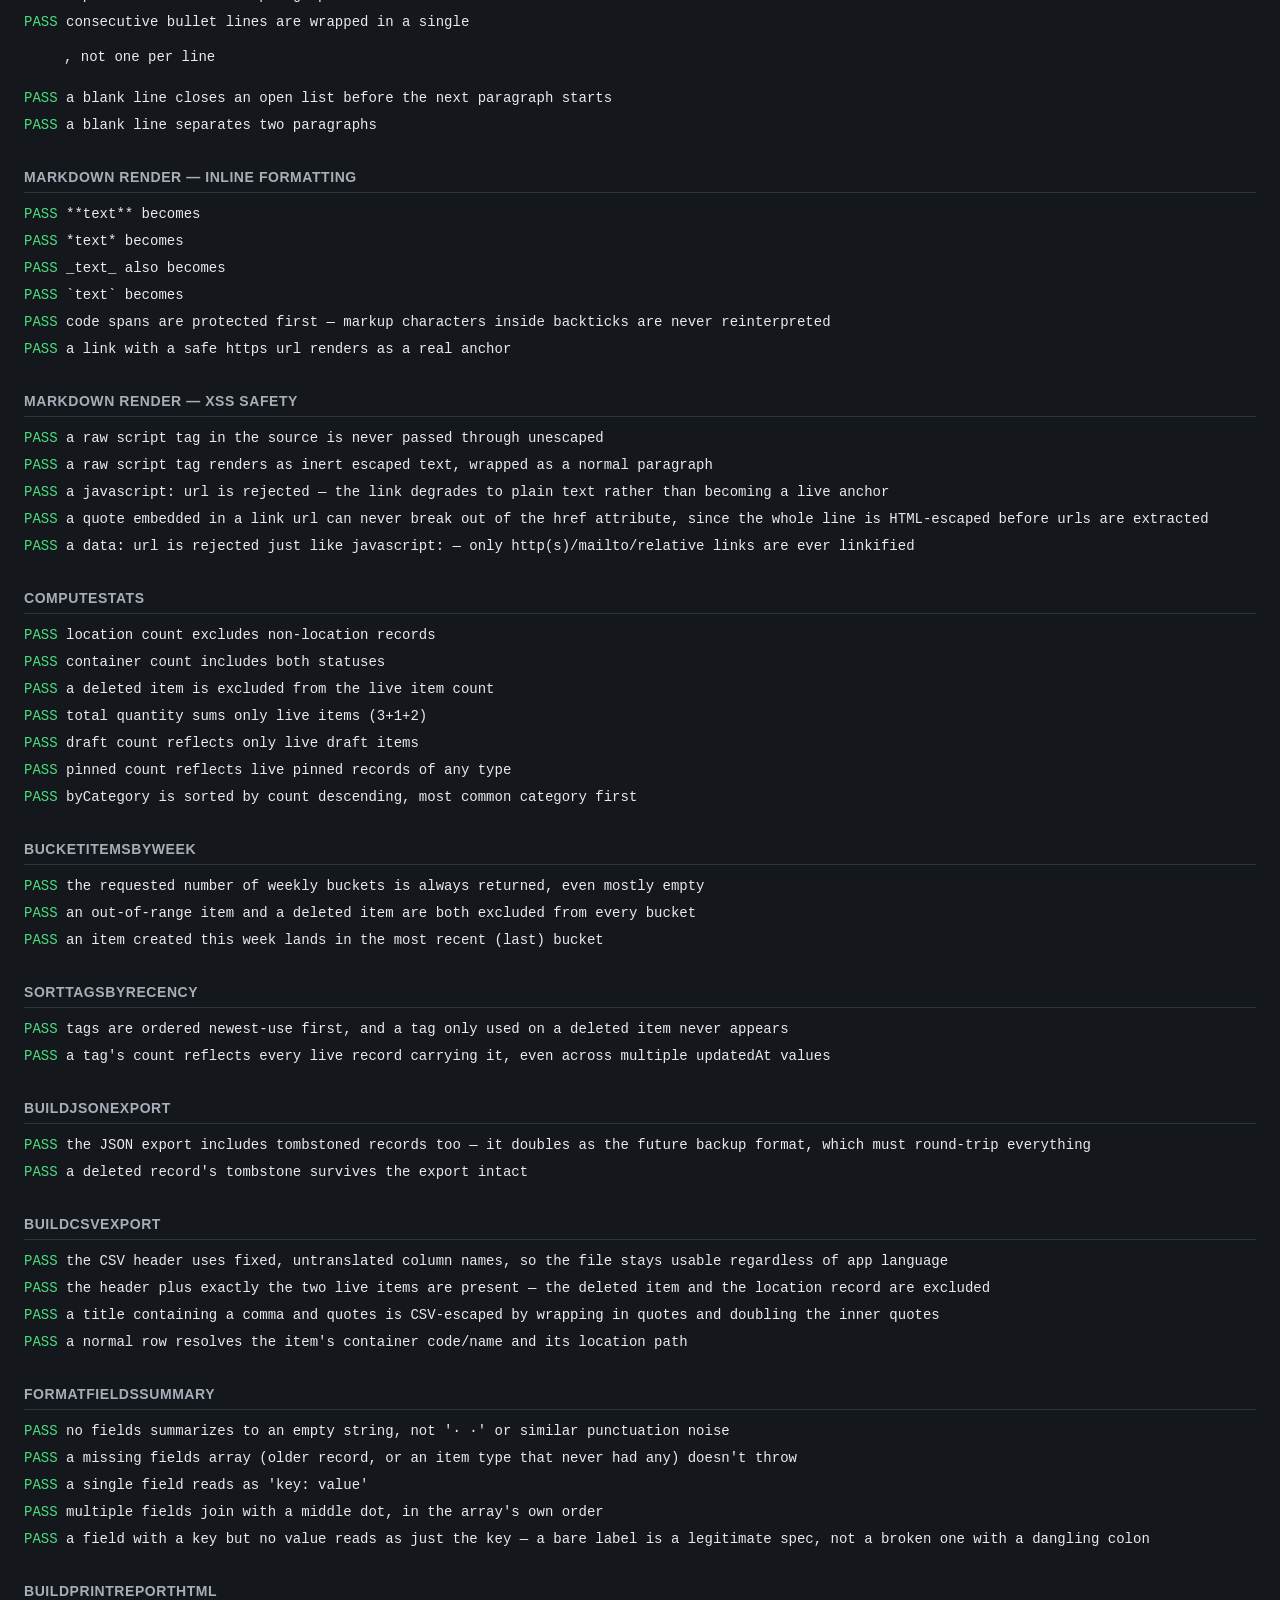
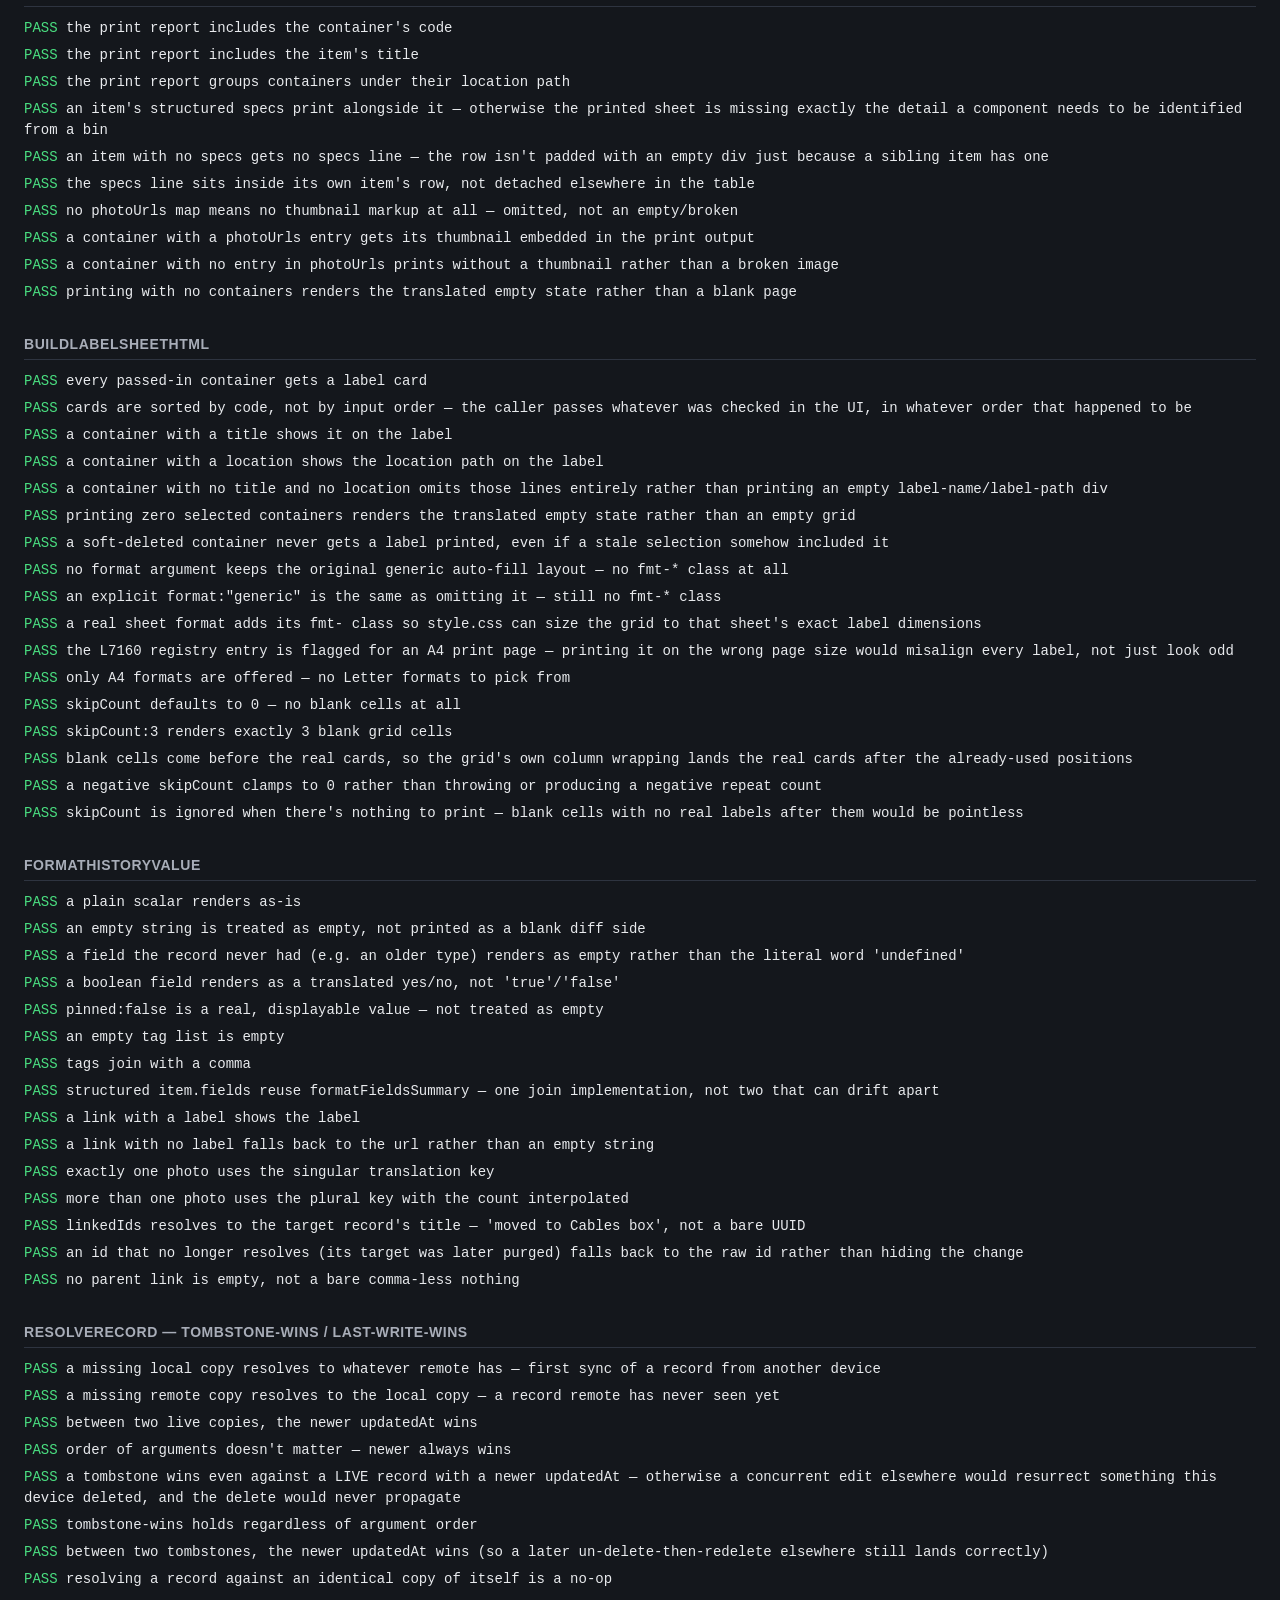
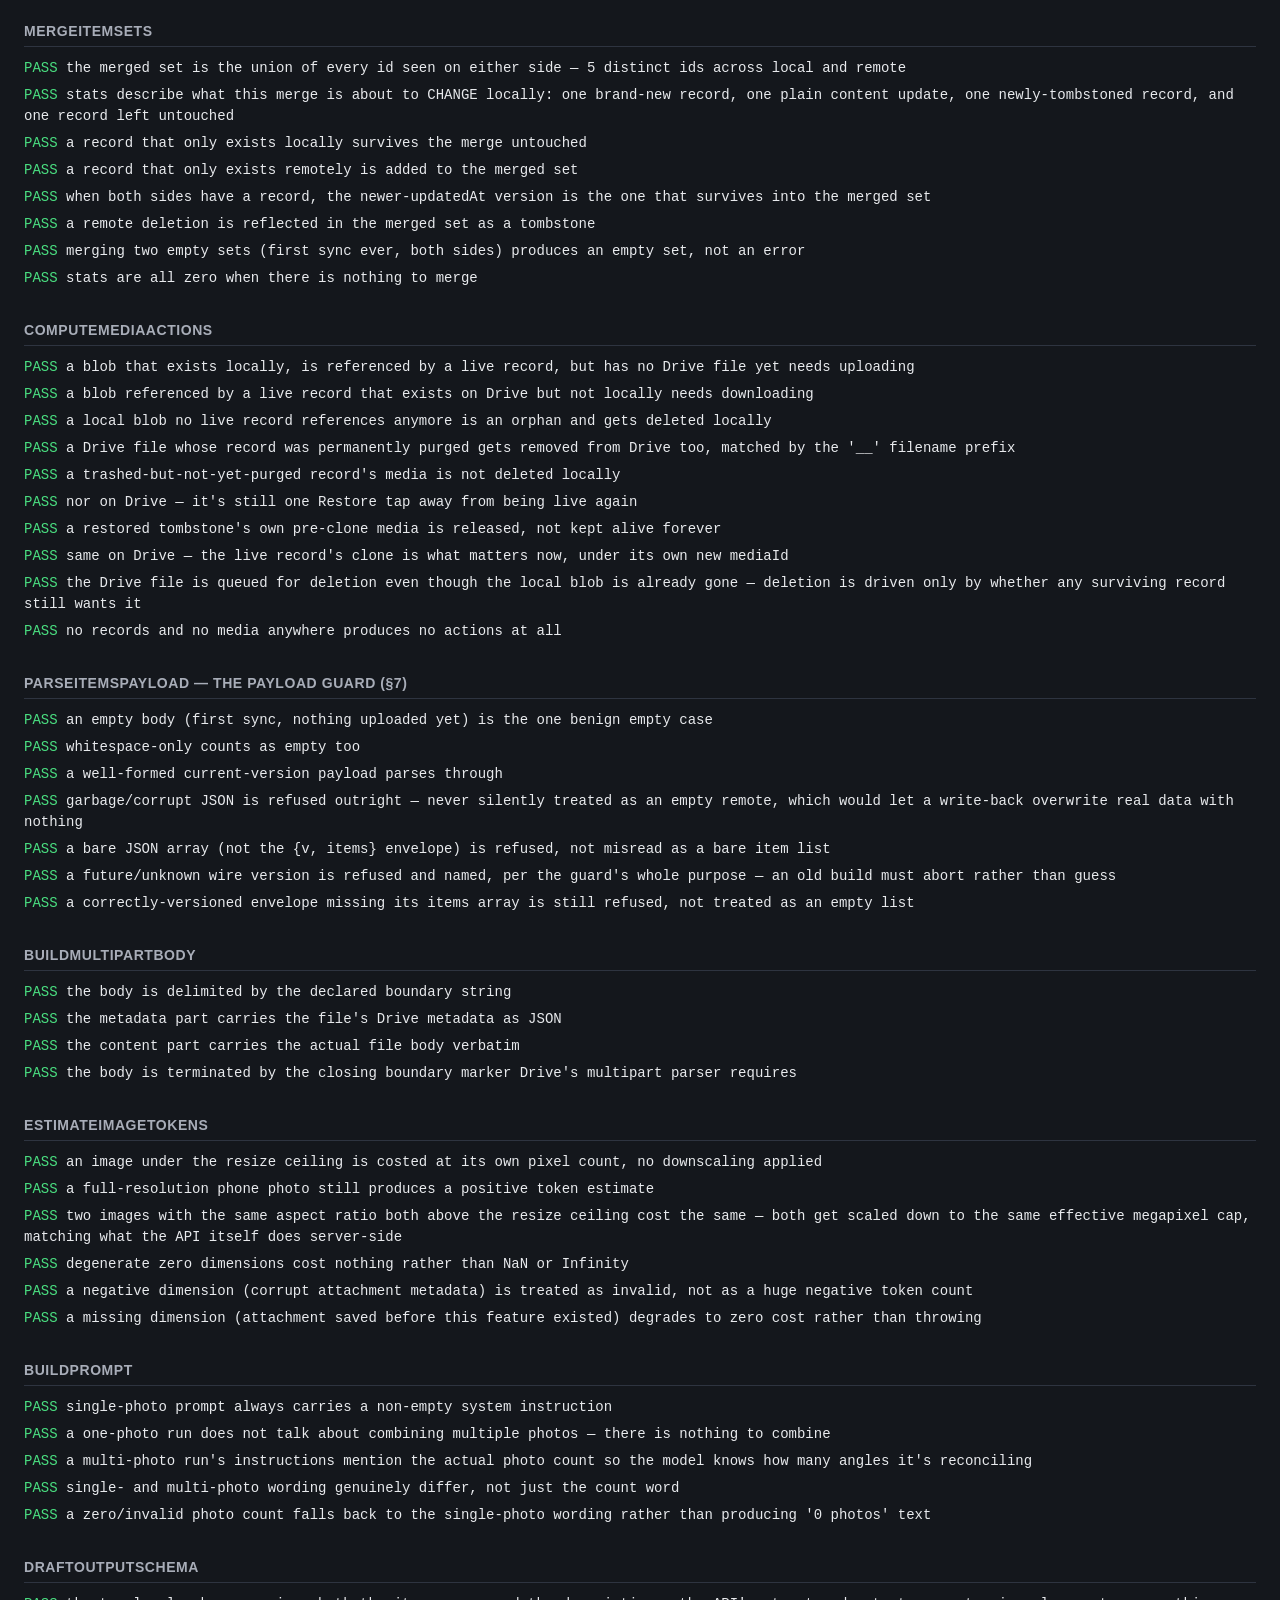
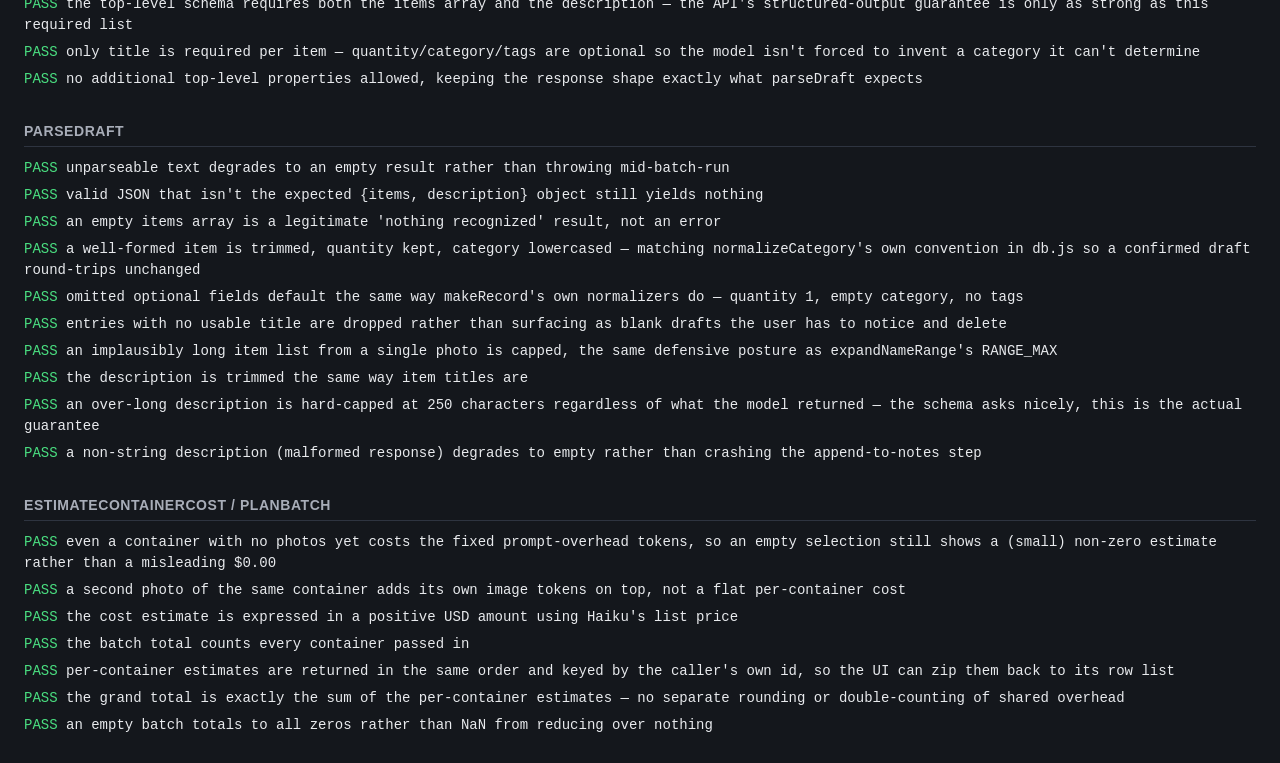
==== commit 0b045d5f: "v29: fix query sort cost, silent write failures, Trash photo data loss Sort: makeComparator/compareV" ====
--- a/tests.html
+++ b/tests.html
@@ -714,11 +714,11 @@
     { id: "r1", deletedAt: null, attachments: [{ mediaId: "m-local-only" }] },
     { id: "r2", deletedAt: null, attachments: [{ mediaId: "m-remote-only" }] },
     { id: "r3", deletedAt: null, attachments: [{ mediaId: "m-both" }] },
-    // this record is DELETED, so its attachment must not keep its media alive
-    { id: "r4", deletedAt: "2026-01-01T00:00:00.000Z", attachments: [{ mediaId: "m-orphaned-by-delete" }] },
+    // purged (permanently deleted, never restorable) — its attachment must not keep its media alive
+    { id: "r4", deletedAt: "2026-01-01T00:00:00.000Z", purgedAt: "2026-01-02T00:00:00.000Z", attachments: [{ mediaId: "m-orphaned-by-purge" }] },
   ];
   const localMediaIds = ["m-local-only", "m-both", "m-unreferenced-local"];
-  const remoteMediaNames = ["m-remote-only__photo.jpg", "m-both__spec.pdf", "m-orphaned-by-delete__old.jpg"];
+  const remoteMediaNames = ["m-remote-only__photo.jpg", "m-both__spec.pdf", "m-orphaned-by-purge__old.jpg"];
 
   const actions = merge.computeMediaActions(merged, localMediaIds, remoteMediaNames);
 
@@ -727,18 +727,39 @@
   assertEqual(actions.toDeleteLocal, ["m-unreferenced-local"], "a local blob no live record references anymore is an orphan and gets deleted locally");
   assertEqual(
     actions.toDeleteRemoteNames,
-    ["m-orphaned-by-delete__old.jpg"],
-    "a Drive file whose record was deleted gets removed from Drive too, matched by the '<mediaId>__' filename prefix",
+    ["m-orphaned-by-purge__old.jpg"],
+    "a Drive file whose record was permanently purged gets removed from Drive too, matched by the '<mediaId>__' filename prefix",
   );
 }
 {
-  // The local blob for a deleted record's attachment is USUALLY already
+  // A record merely sitting in Trash (deletedAt set, but not yet restored
+  // or purged) is still restorable — view-trash.js's restore() only
+  // clones its attachments onto a fresh record, so the original's own
+  // attachments (and their media, on both sides) must survive the entire
+  // window it spends in Trash. This is the exact bug a sync running while
+  // something sat in Trash used to trigger: the photo was gone, locally
+  // and on Drive, before the user ever got to Restore.
+  const merged = [{ id: "r1", deletedAt: "2026-01-01T00:00:00.000Z", restoredAt: null, purgedAt: null, attachments: [{ mediaId: "m1" }] }];
+  const actions = merge.computeMediaActions(merged, ["m1"], ["m1__photo.jpg"]);
+  assertEqual(actions.toDeleteLocal, [], "a trashed-but-not-yet-purged record's media is not deleted locally");
+  assertEqual(actions.toDeleteRemoteNames, [], "nor on Drive — it's still one Restore tap away from being live again");
+}
+{
+  // Once restored, the OLD tombstone's own (pre-clone) media is genuinely
+  // done — the live record now holds a fresh clone under a different id.
+  const merged = [{ id: "r1", deletedAt: "2026-01-01T00:00:00.000Z", restoredAt: "2026-01-03T00:00:00.000Z", attachments: [{ mediaId: "m1-old" }] }];
+  const actions = merge.computeMediaActions(merged, ["m1-old"], ["m1-old__photo.jpg"]);
+  assertEqual(actions.toDeleteLocal, ["m1-old"], "a restored tombstone's own pre-clone media is released, not kept alive forever");
+  assertEqual(actions.toDeleteRemoteNames, ["m1-old__photo.jpg"], "same on Drive — the live record's clone is what matters now, under its own new mediaId");
+}
+{
+  // The local blob for a purged record's attachment is USUALLY already
   // gone (local deletion purges it within seconds) — the Drive-side delete
   // must never be gated on it still being present locally, or the Drive
   // copy orphans forever (a real bug documented in BLUEPRINT.md §7).
-  const merged = [{ id: "r1", deletedAt: "2026-01-01T00:00:00.000Z", attachments: [{ mediaId: "m1" }] }];
+  const merged = [{ id: "r1", purgedAt: "2026-01-01T00:00:00.000Z", attachments: [{ mediaId: "m1" }] }];
   const actions = merge.computeMediaActions(merged, [], ["m1__photo.jpg"]);
-  assertEqual(actions.toDeleteRemoteNames, ["m1__photo.jpg"], "the Drive file is queued for deletion even though the local blob is already gone — deletion is driven only by whether any live record still wants it");
+  assertEqual(actions.toDeleteRemoteNames, ["m1__photo.jpg"], "the Drive file is queued for deletion even though the local blob is already gone — deletion is driven only by whether any surviving record still wants it");
 }
 {
   const actions = merge.computeMediaActions([], [], []);
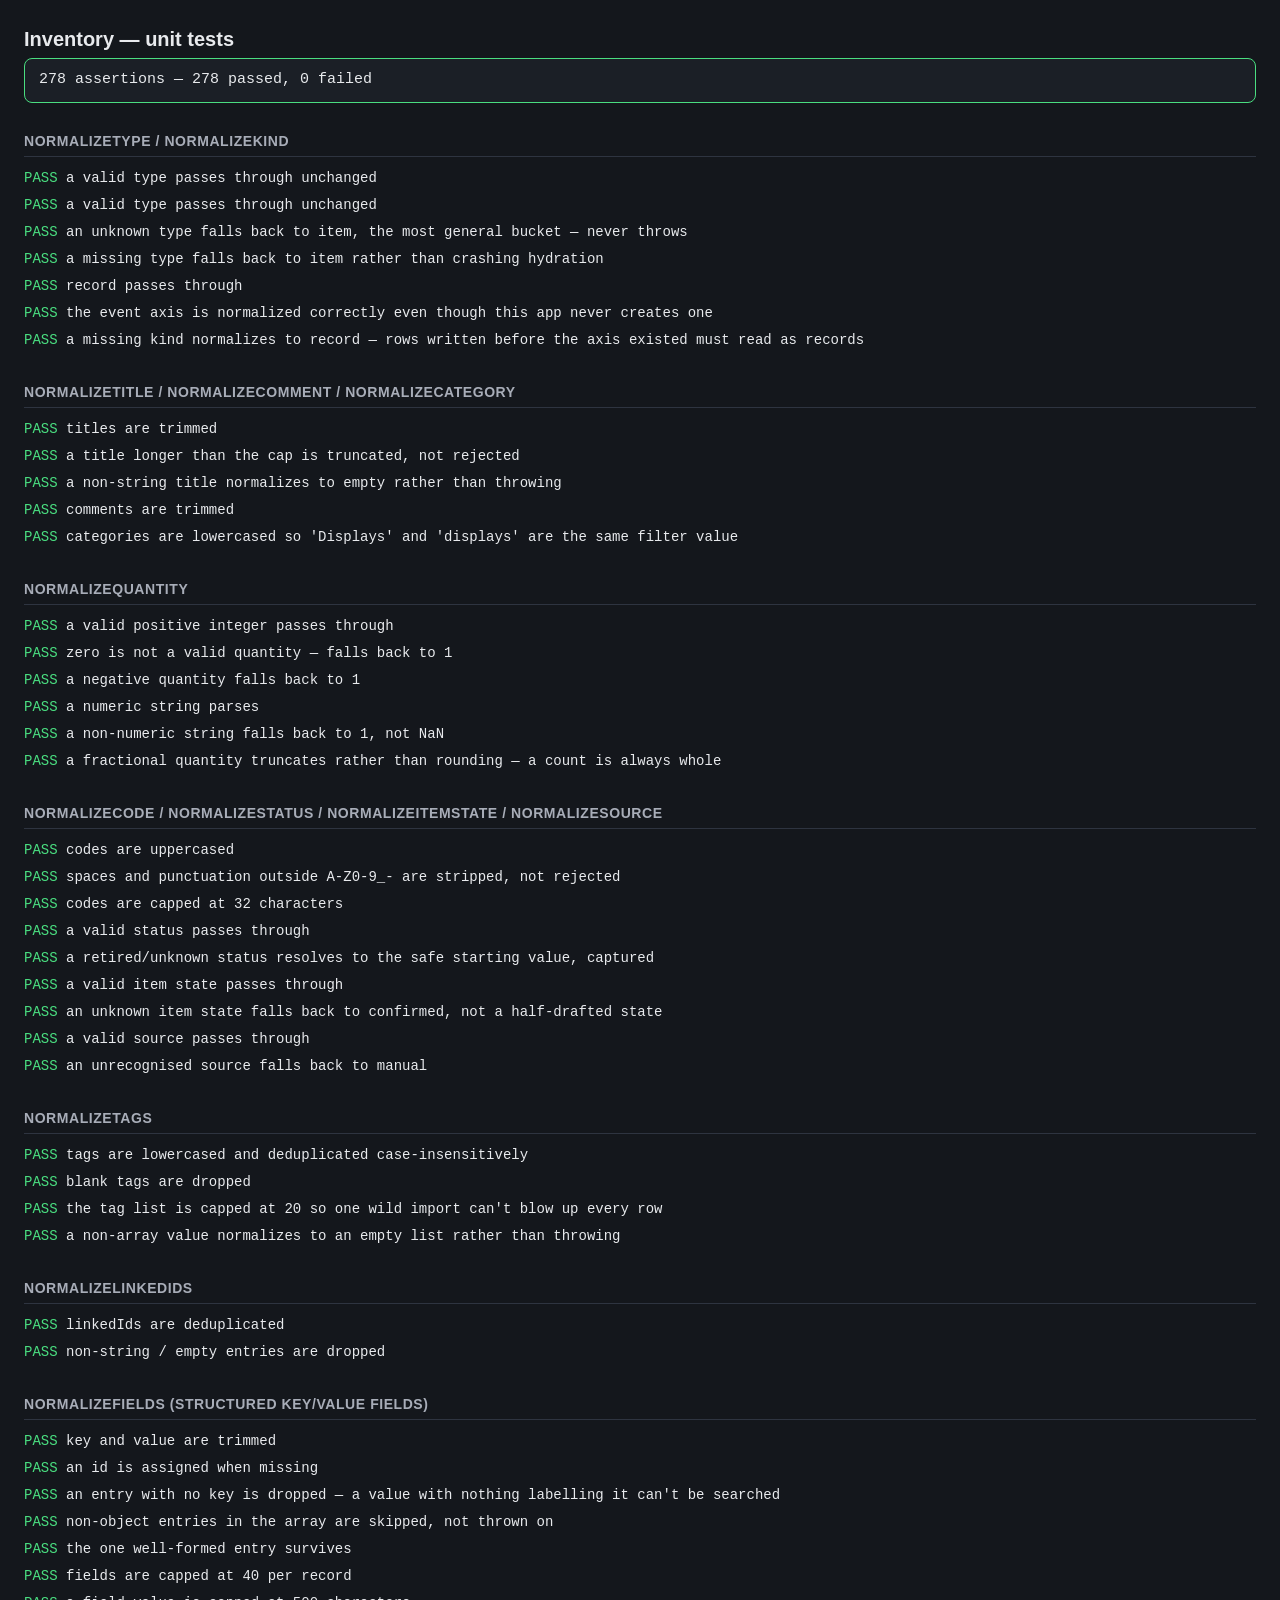
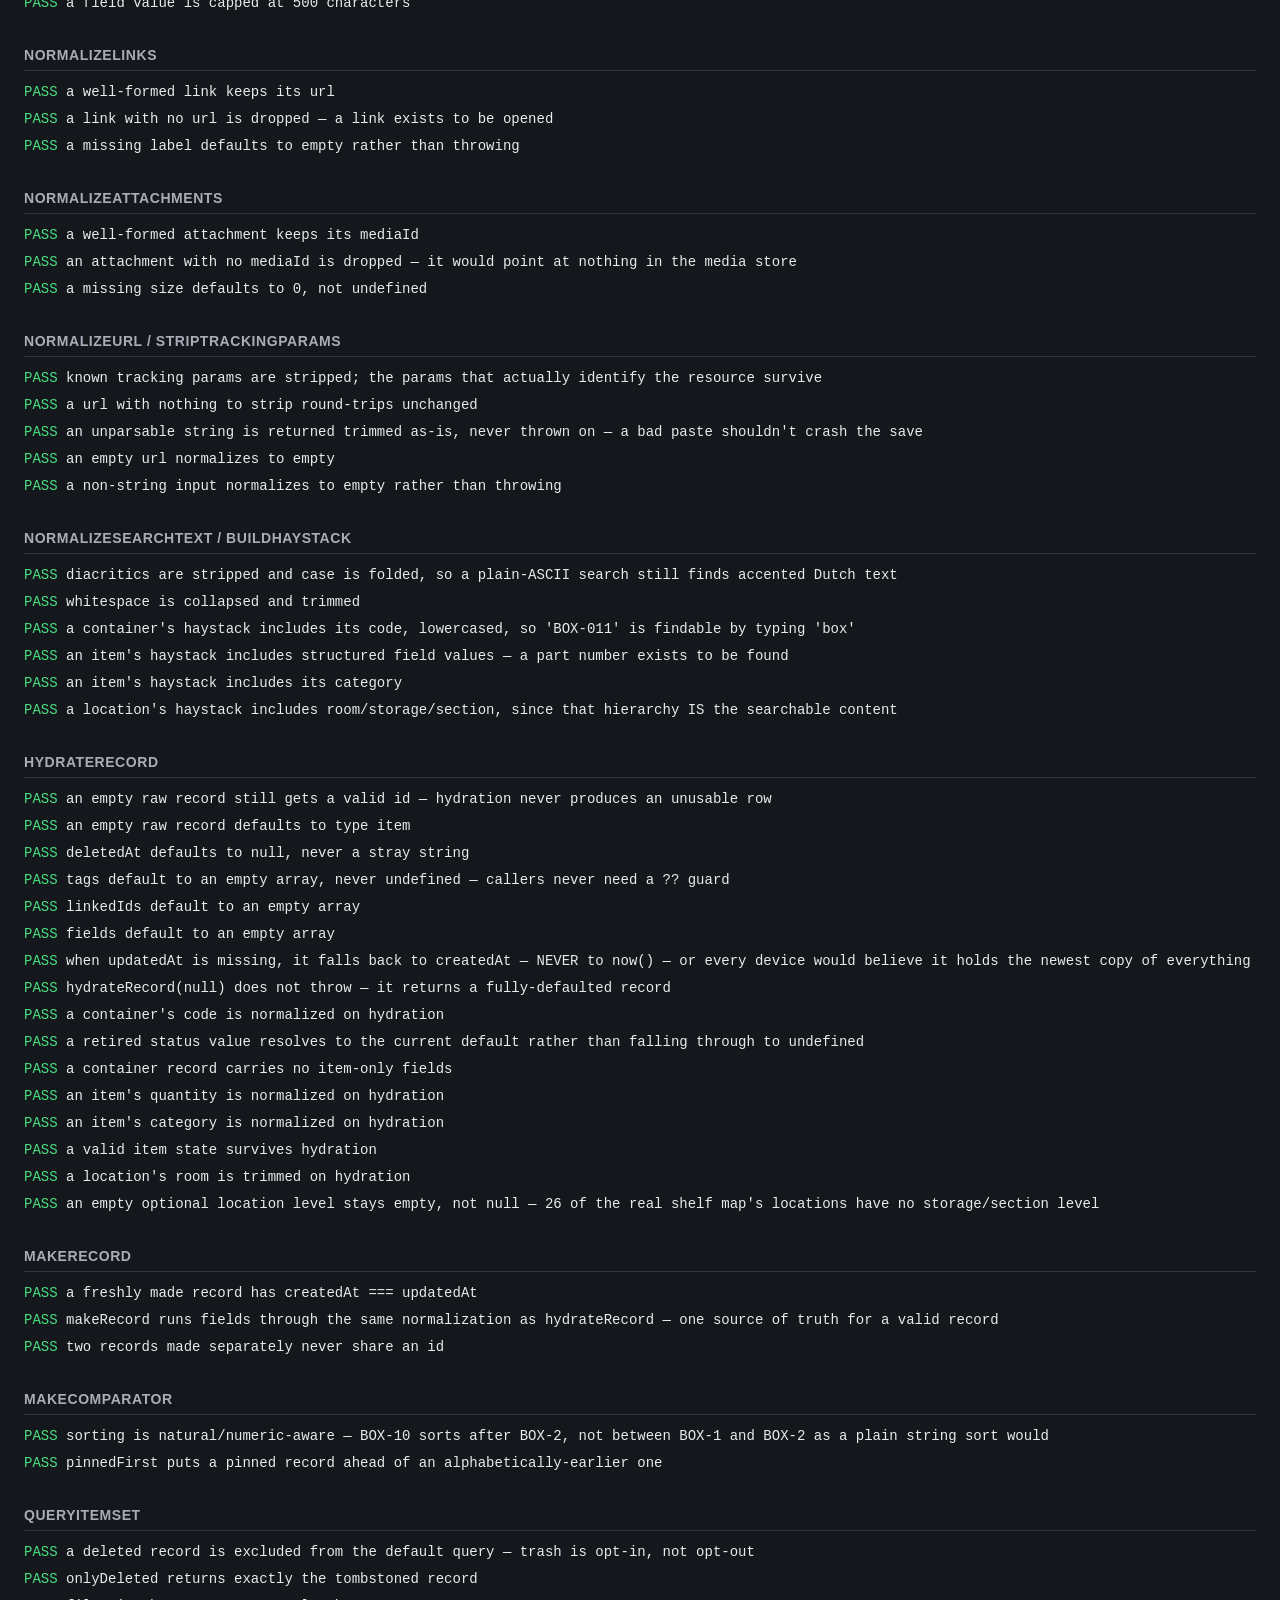
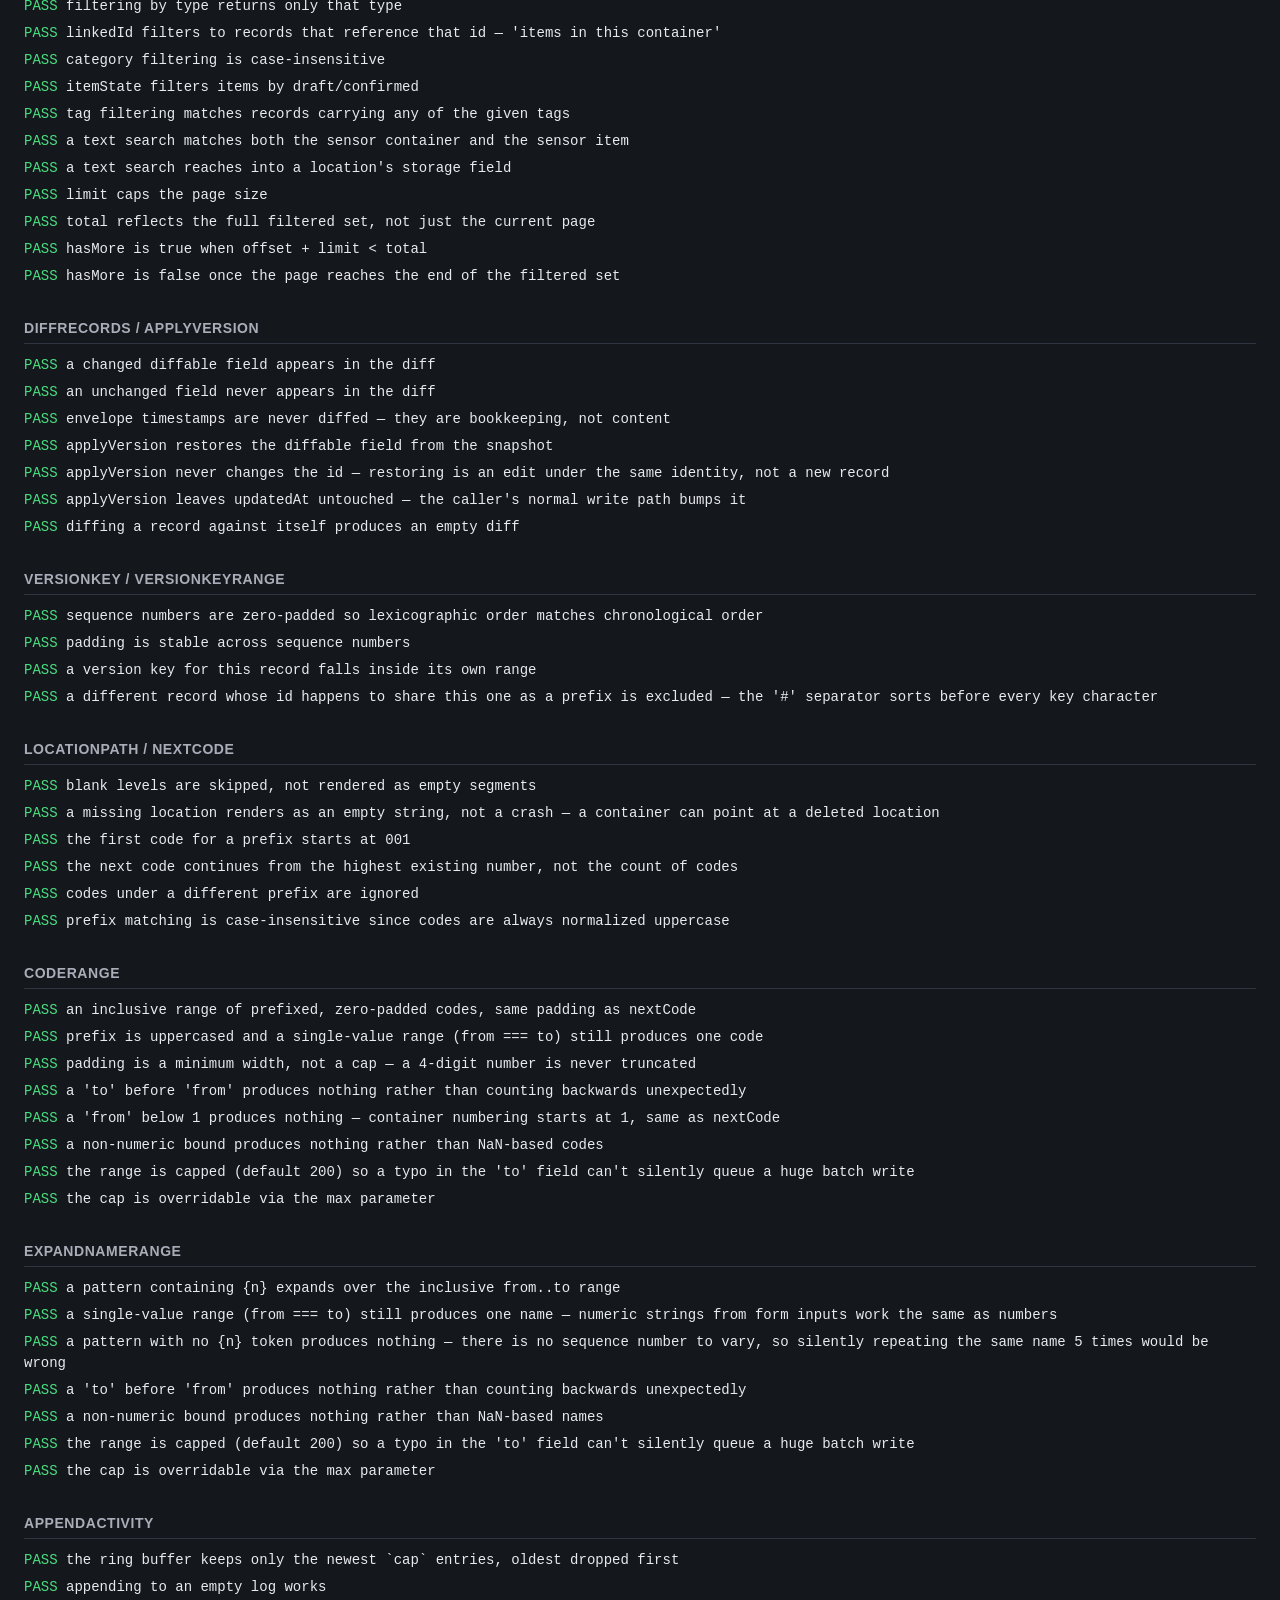
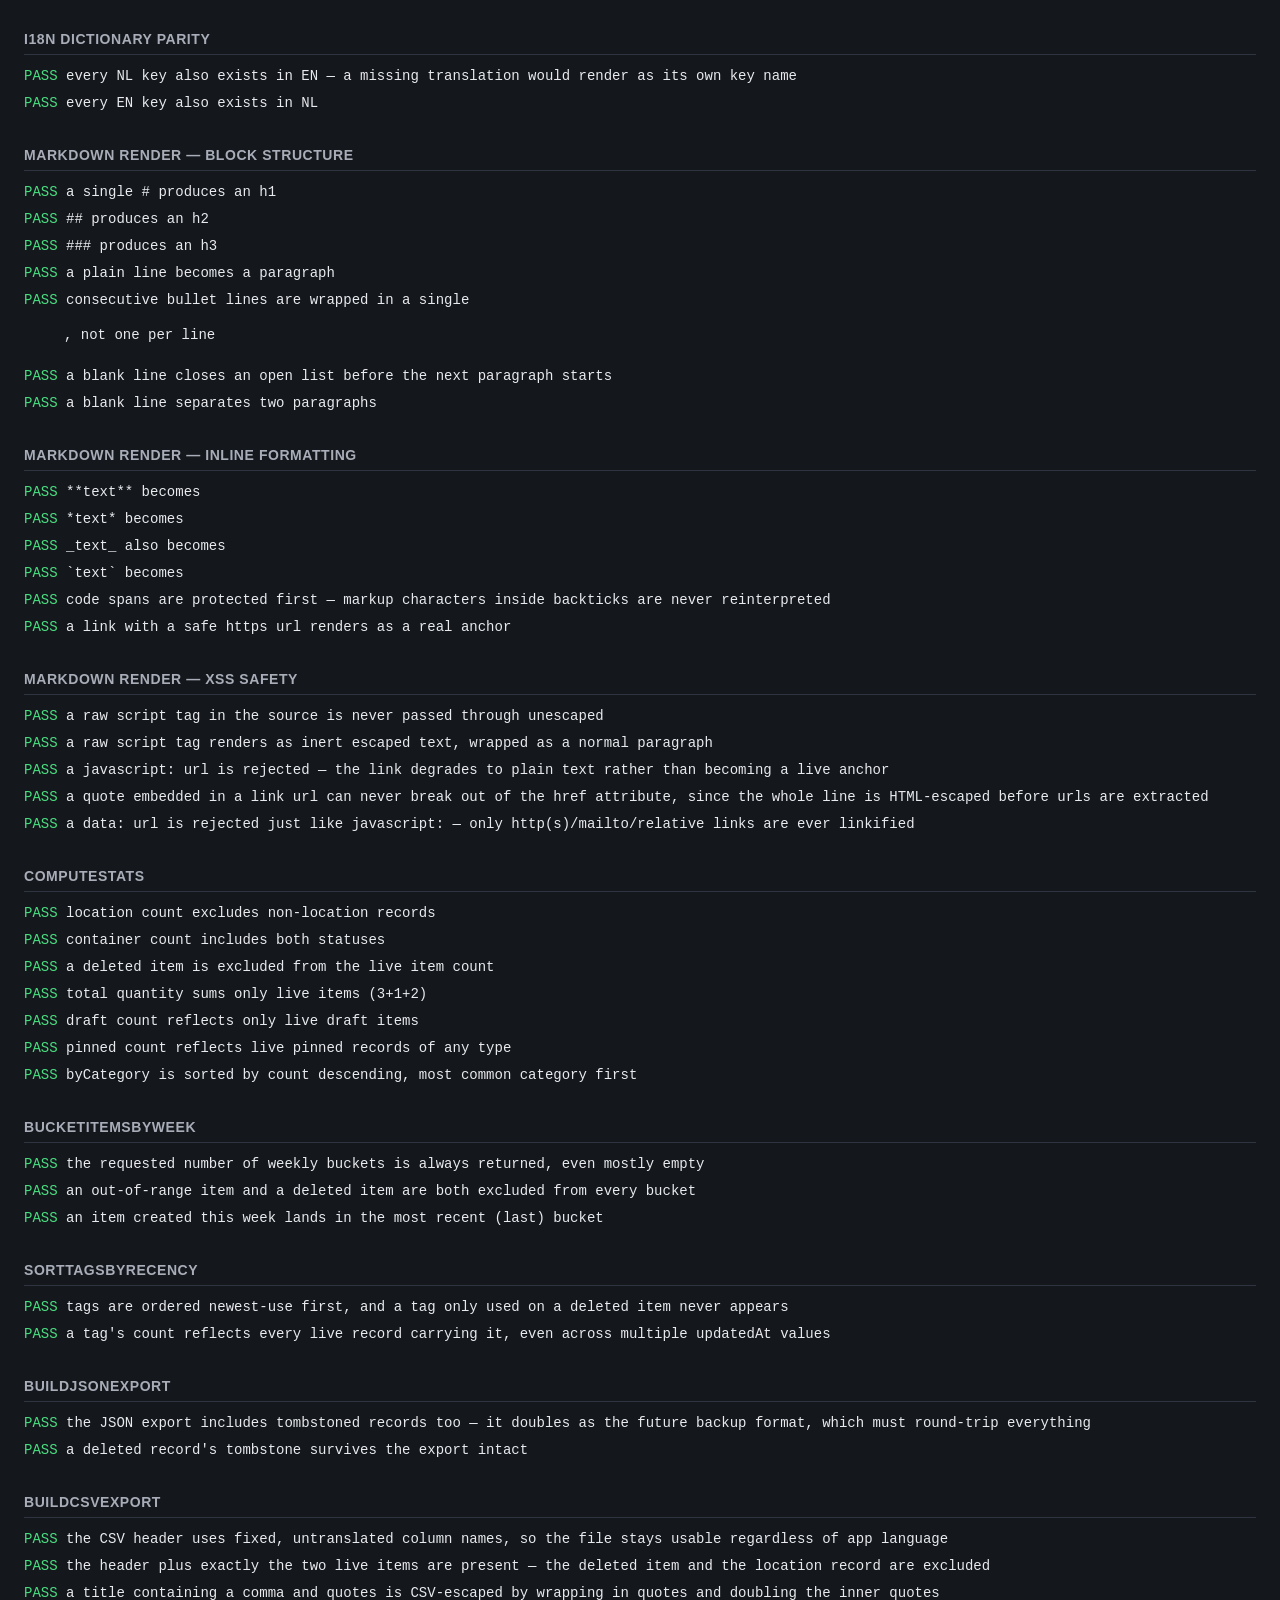
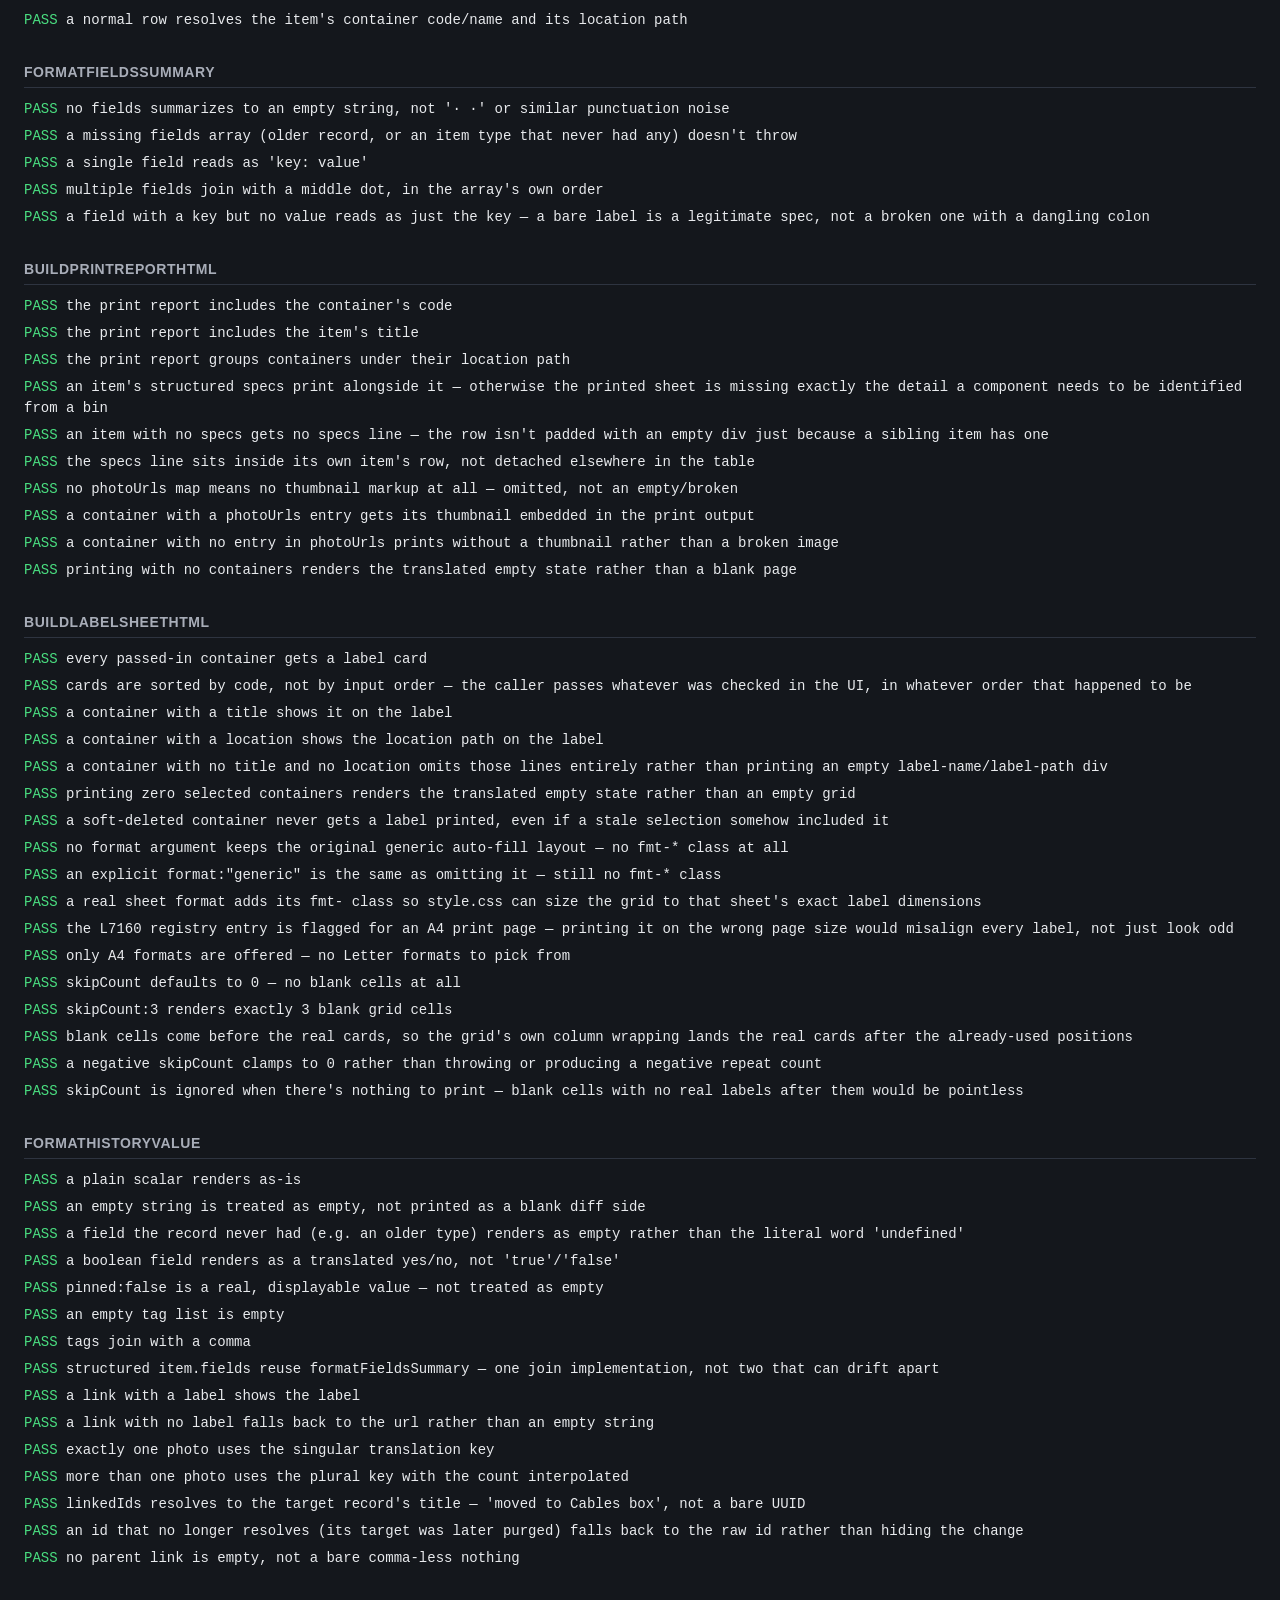
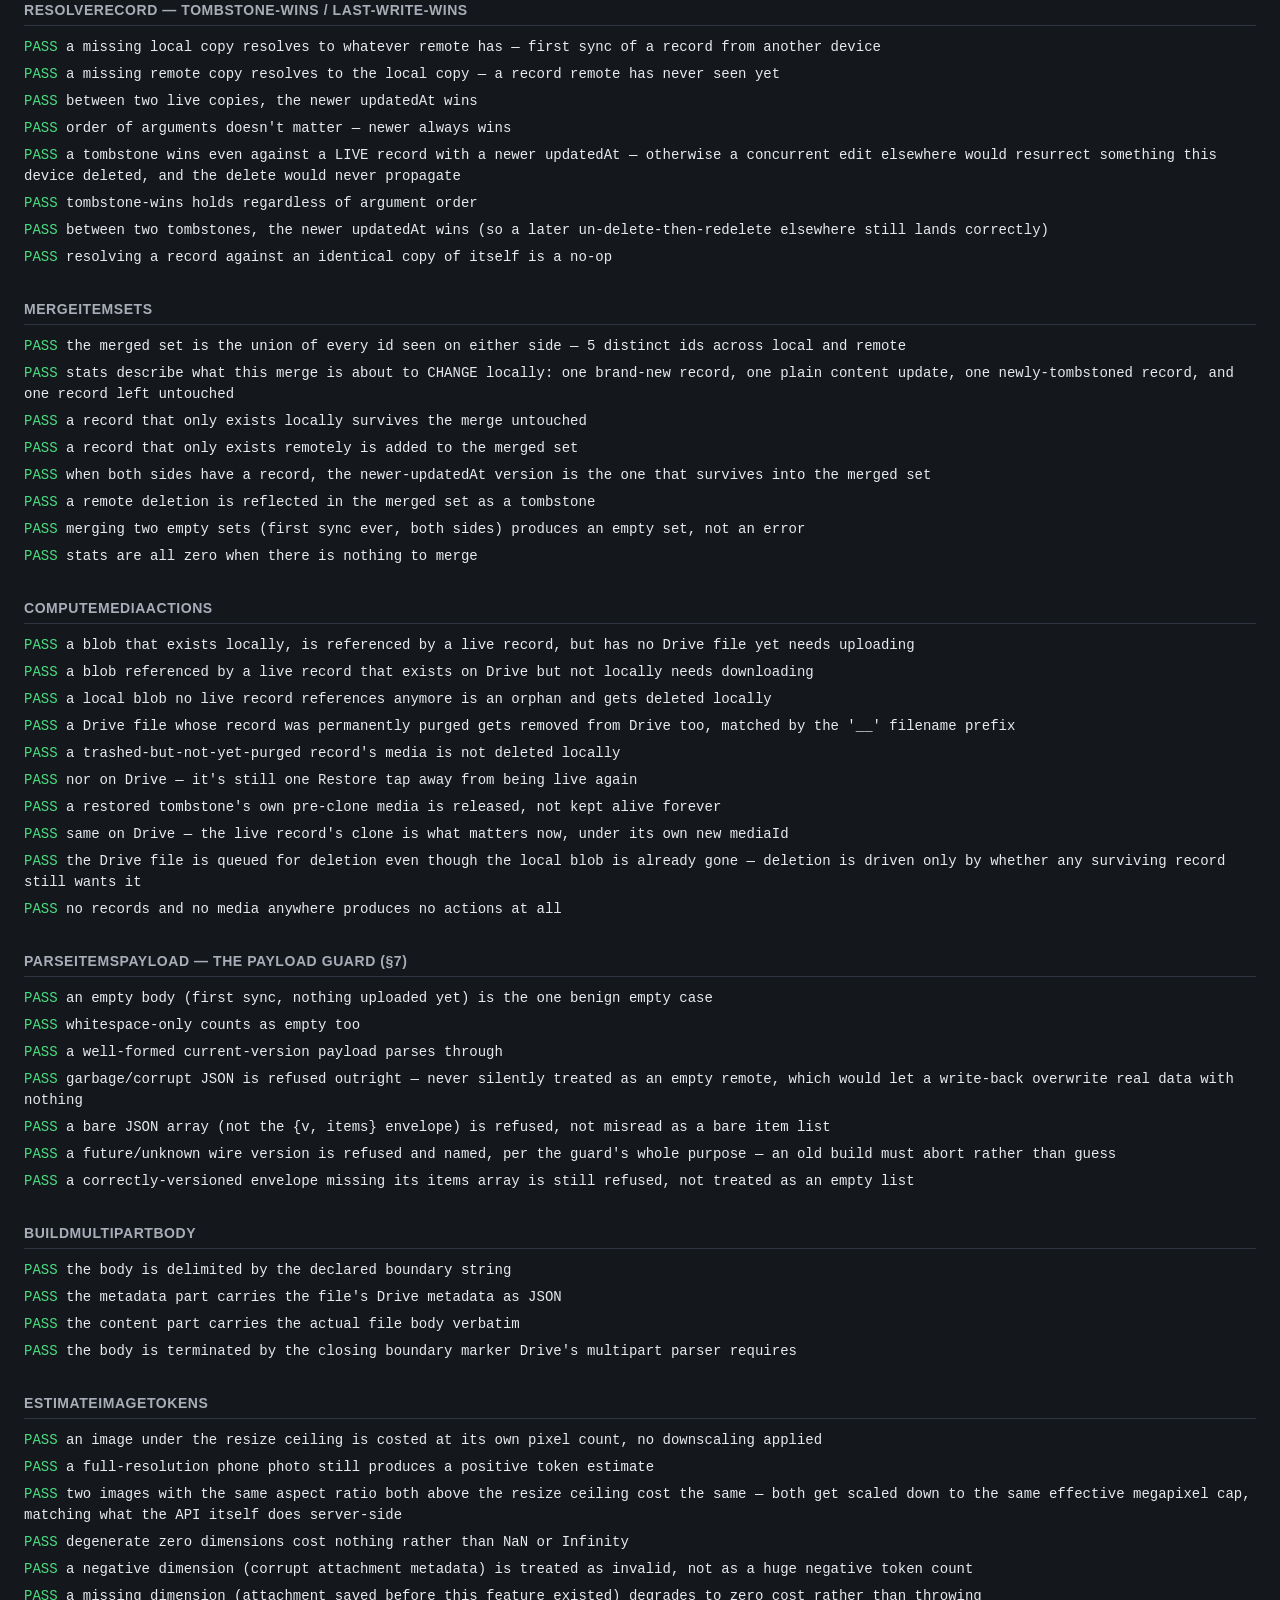
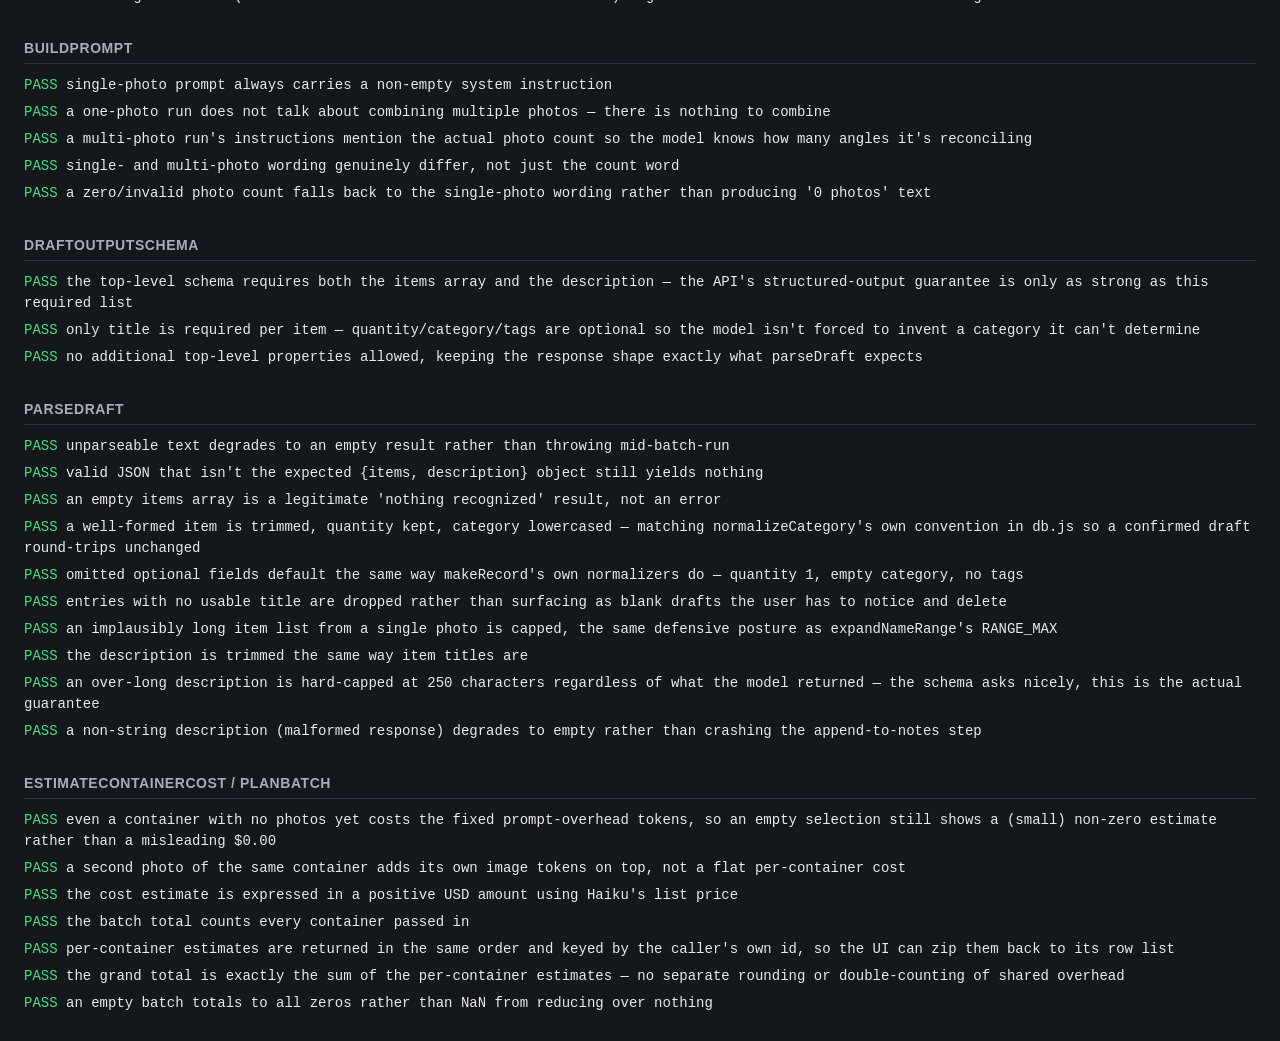
==== commit 48ba83de: "More: bulk-create a range of containers by code Prefix + from/to, auto-numbered "PREFIX-NNN" continu" ====
--- a/tests.html
+++ b/tests.html
@@ -327,6 +327,16 @@
 assertEqual(db.nextCode(["BOX-005", "BAG-002"], "BAG"), "BAG-003", "codes under a different prefix are ignored");
 assertEqual(db.nextCode(["box-9"], "box"), "BOX-010", "prefix matching is case-insensitive since codes are always normalized uppercase");
 
+section("codeRange");
+assertEqual(db.codeRange("BOX", 6, 8), ["BOX-006", "BOX-007", "BOX-008"], "an inclusive range of prefixed, zero-padded codes, same padding as nextCode");
+assertEqual(db.codeRange("box", "3", "3"), ["BOX-003"], "prefix is uppercased and a single-value range (from === to) still produces one code");
+assertEqual(db.codeRange("BOX", 998, 1000), ["BOX-998", "BOX-999", "BOX-1000"], "padding is a minimum width, not a cap — a 4-digit number is never truncated");
+assertEqual(db.codeRange("BOX", 5, 2), [], "a 'to' before 'from' produces nothing rather than counting backwards unexpectedly");
+assertEqual(db.codeRange("BOX", 0, 5), [], "a 'from' below 1 produces nothing — container numbering starts at 1, same as nextCode");
+assertEqual(db.codeRange("BOX", "abc", 5), [], "a non-numeric bound produces nothing rather than NaN-based codes");
+assertEqual(db.codeRange("BOX", 1, 10000).length, 200, "the range is capped (default 200) so a typo in the 'to' field can't silently queue a huge batch write");
+assertEqual(db.codeRange("BOX", 1, 3, 2).length, 2, "the cap is overridable via the max parameter");
+
 section("expandNameRange");
 assertEqual(db.expandNameRange("RIJ {n}", 1, 5), ["RIJ 1", "RIJ 2", "RIJ 3", "RIJ 4", "RIJ 5"], "a pattern containing {n} expands over the inclusive from..to range");
 assertEqual(db.expandNameRange("RIJ {n}", "3", "3"), ["RIJ 3"], "a single-value range (from === to) still produces one name — numeric strings from form inputs work the same as numbers");
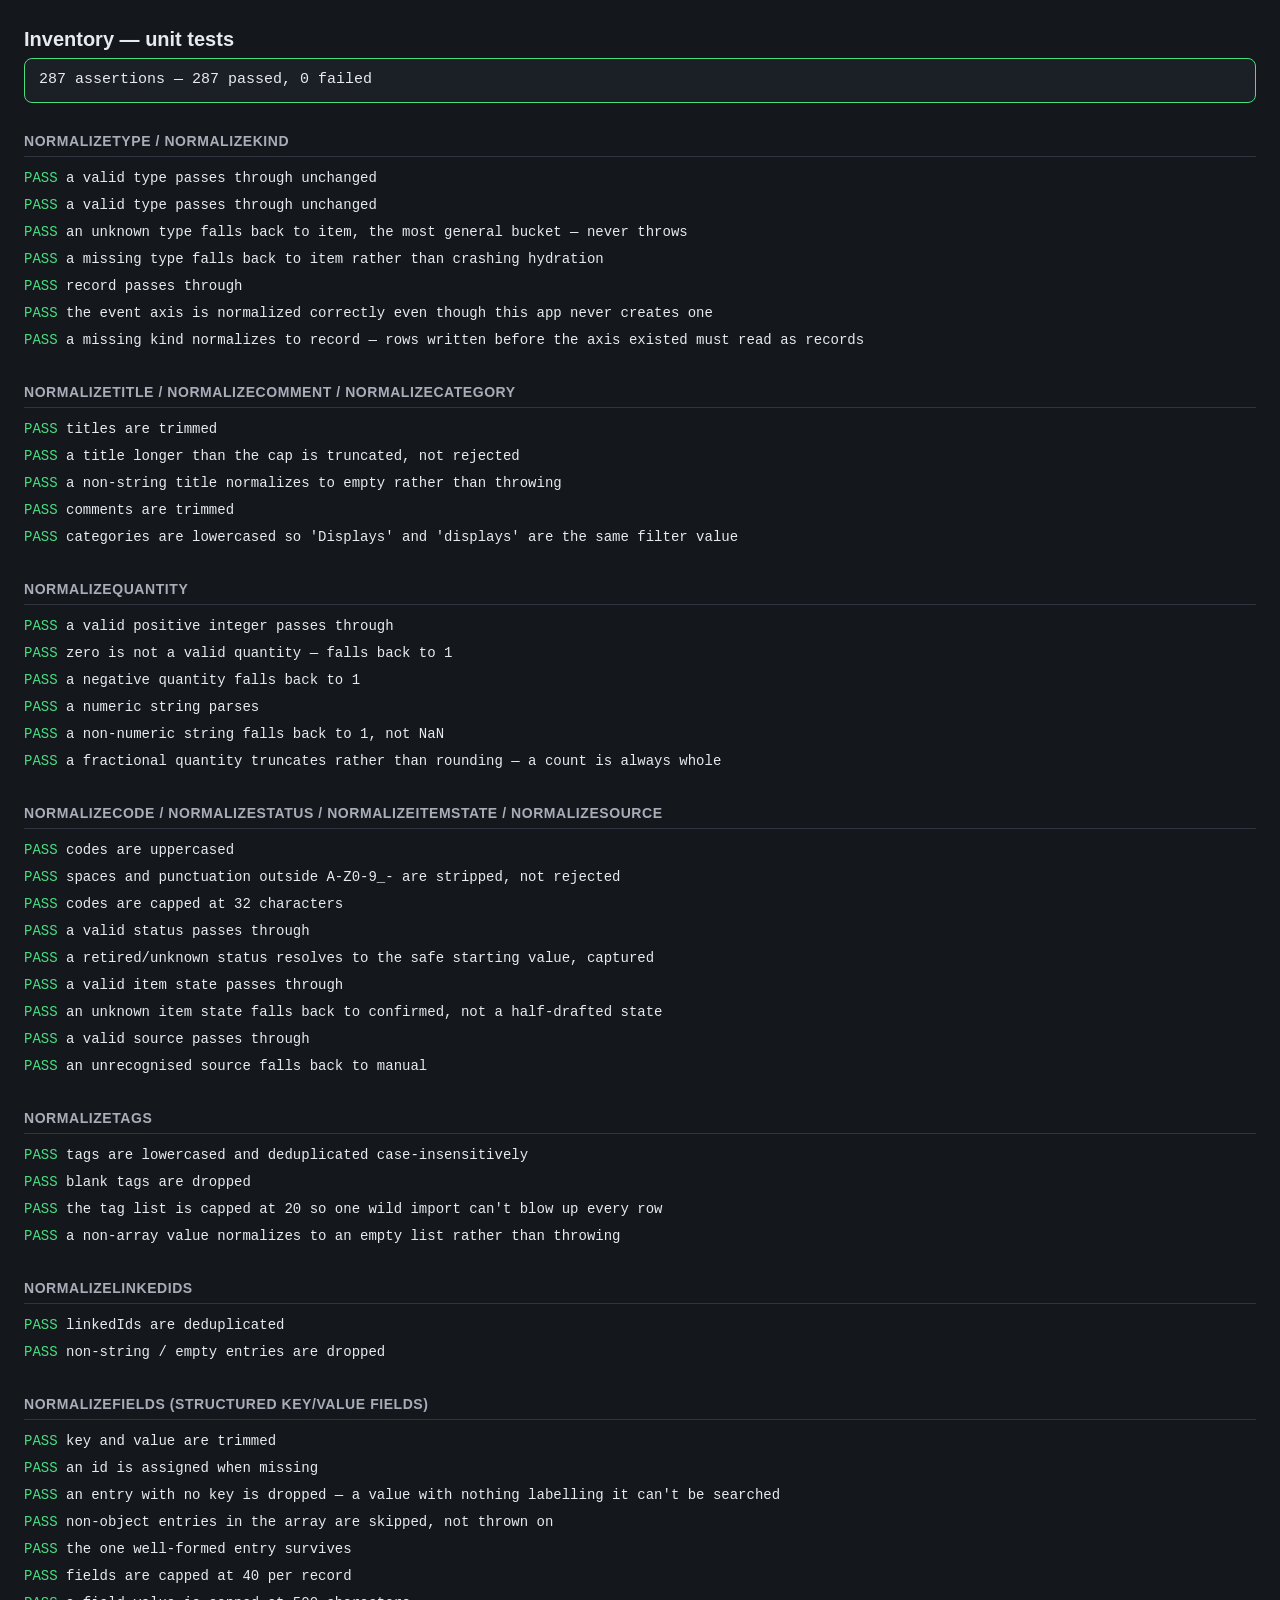
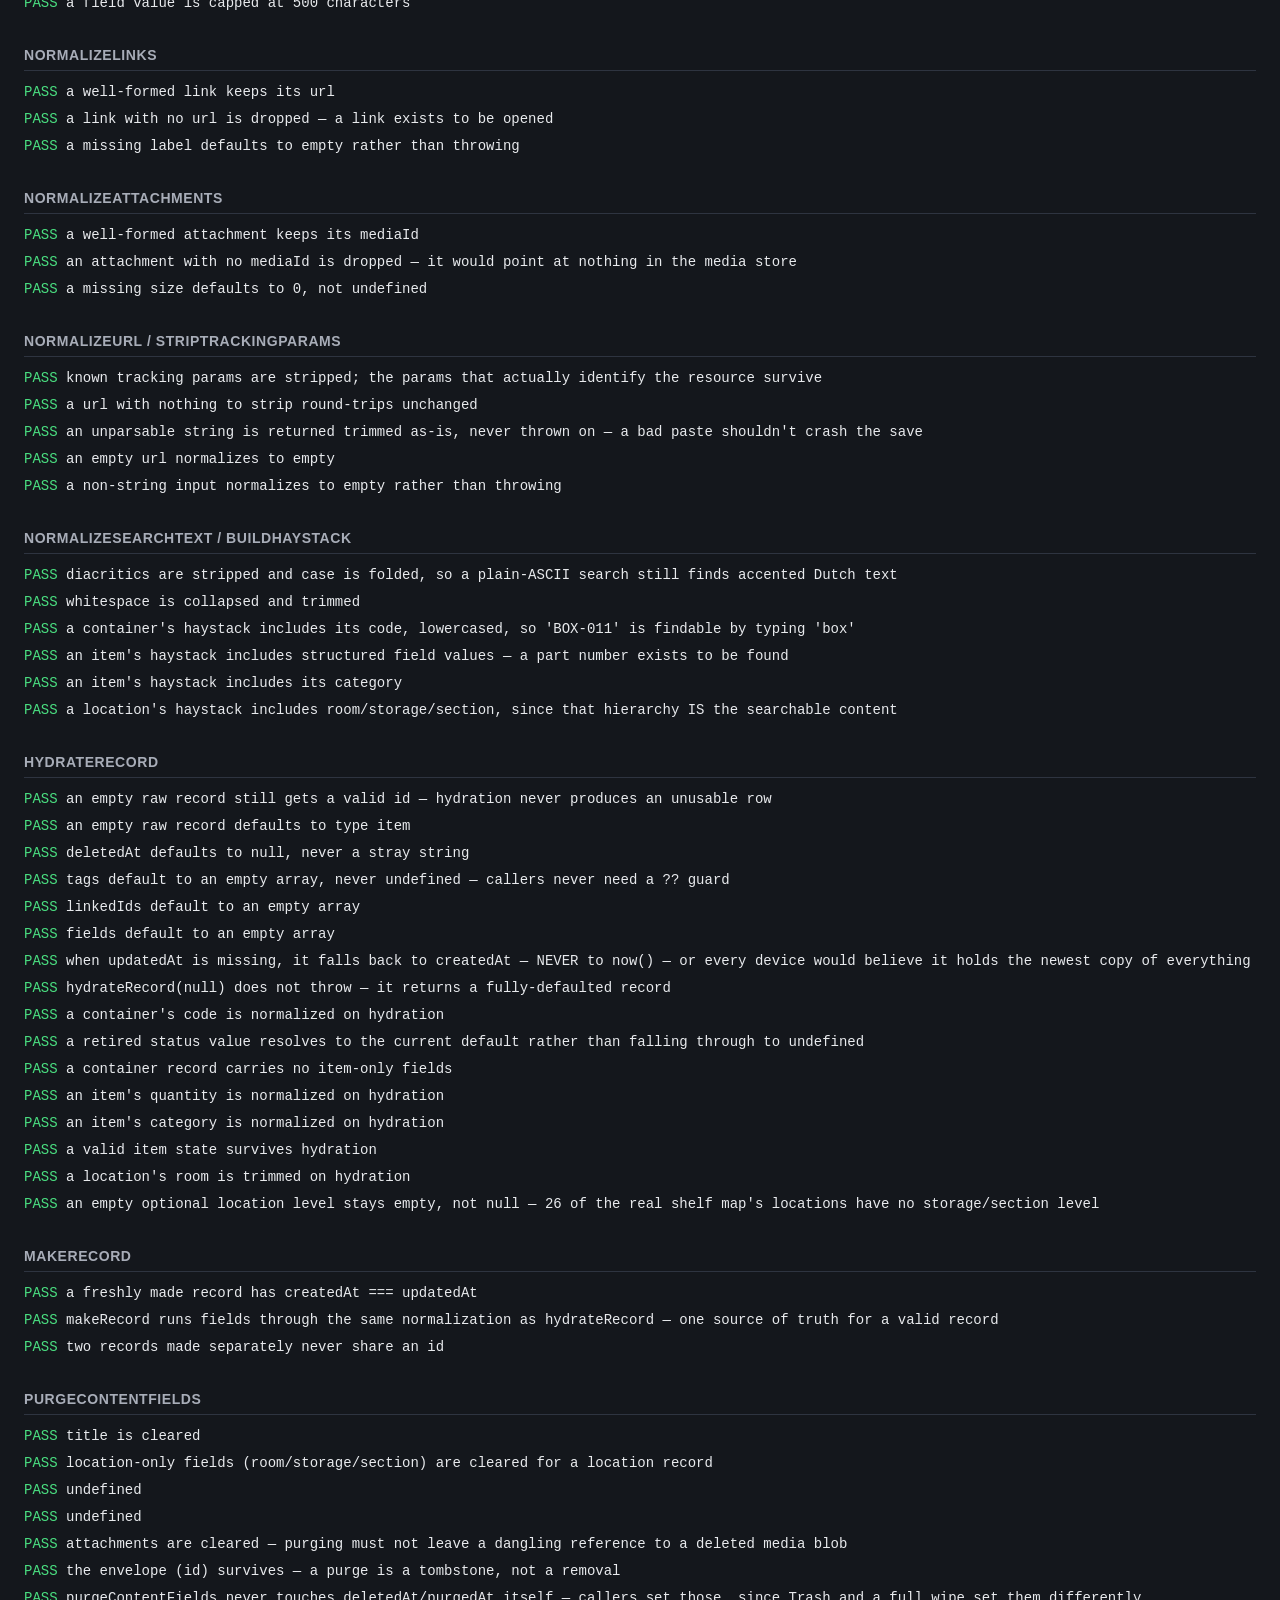
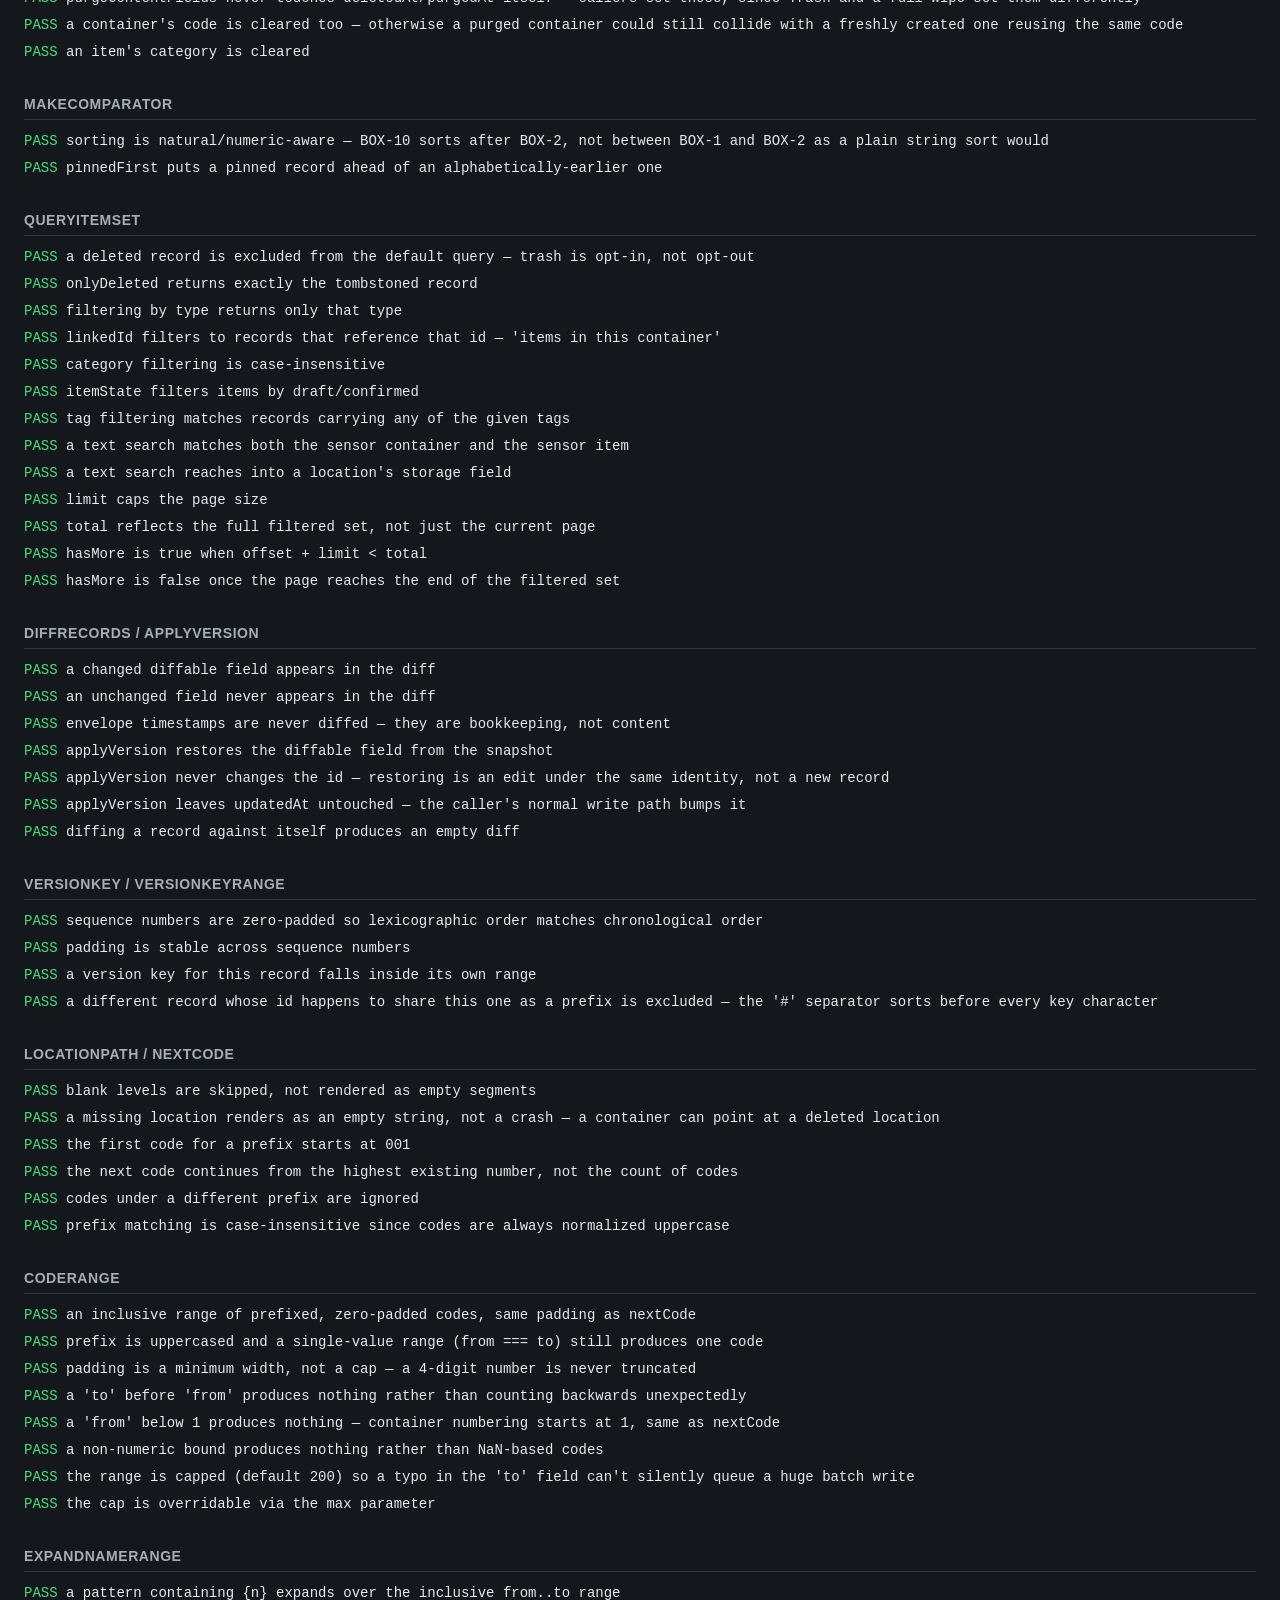
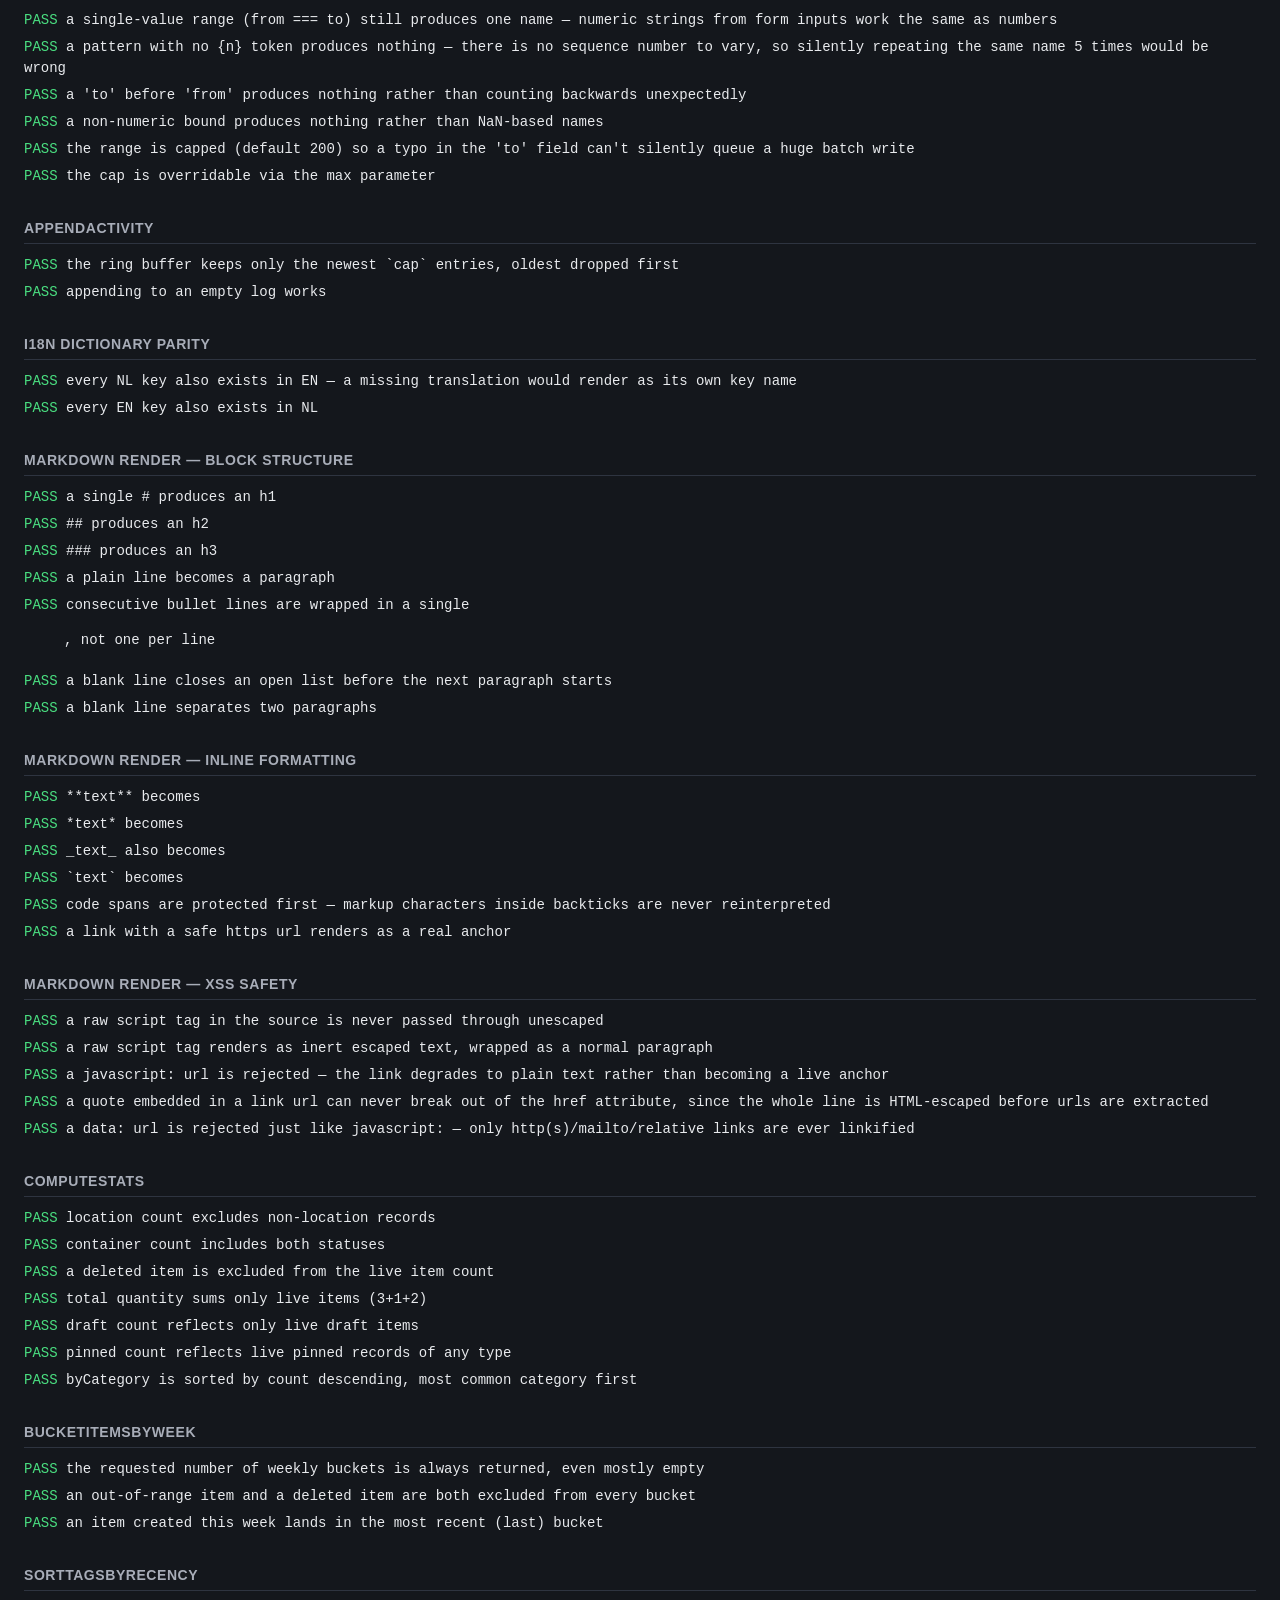
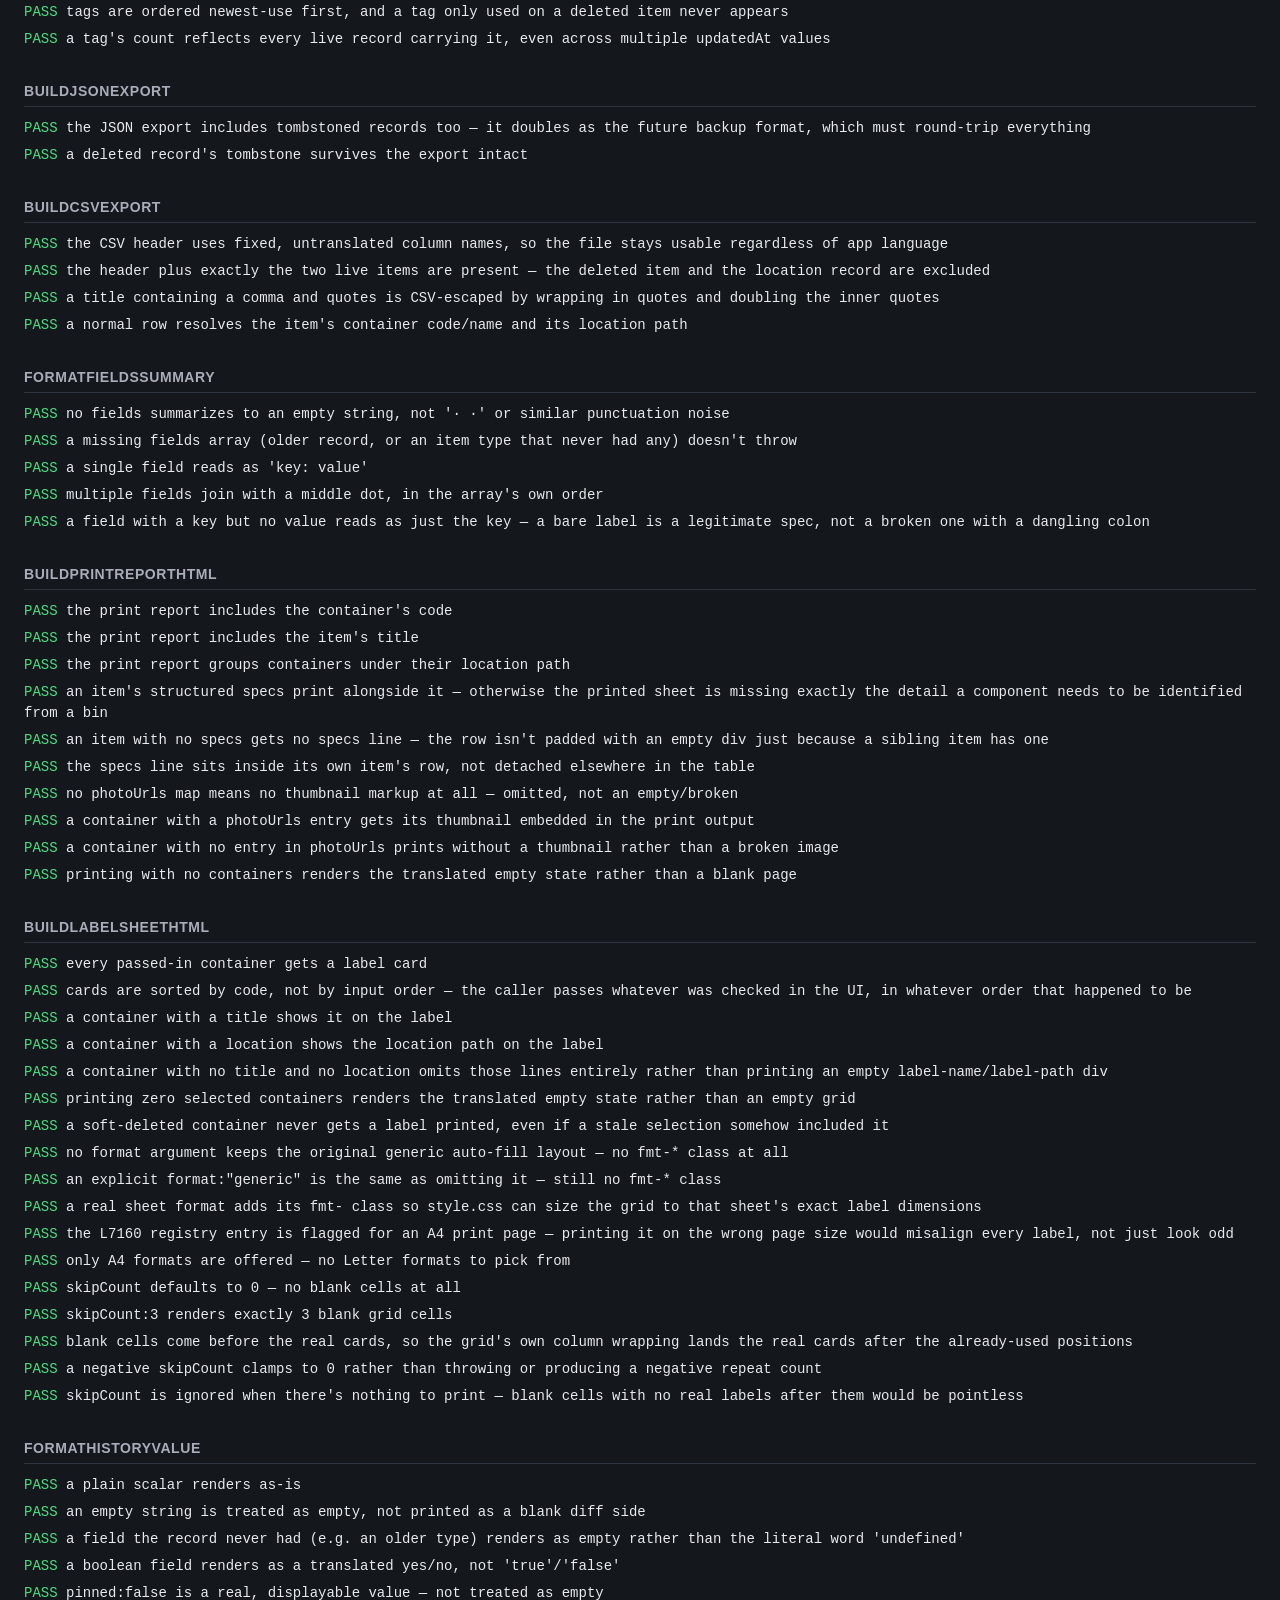
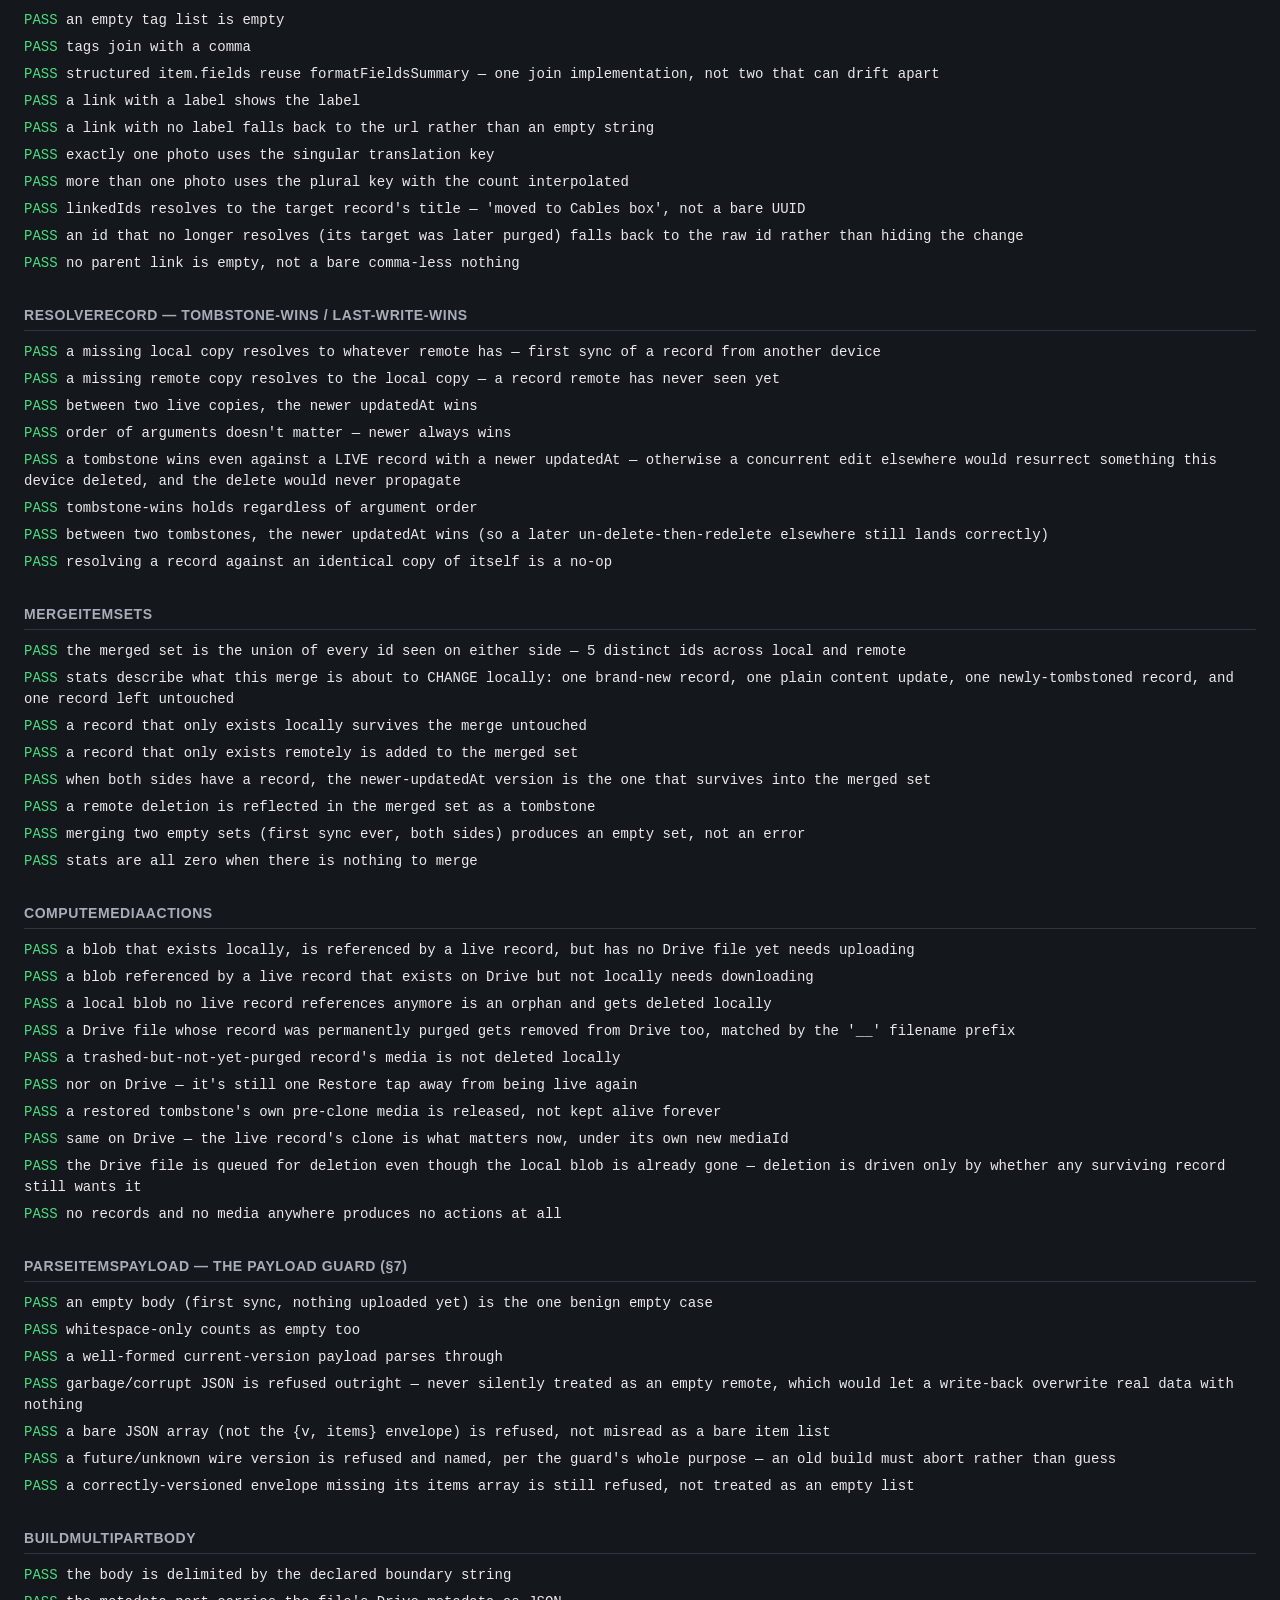
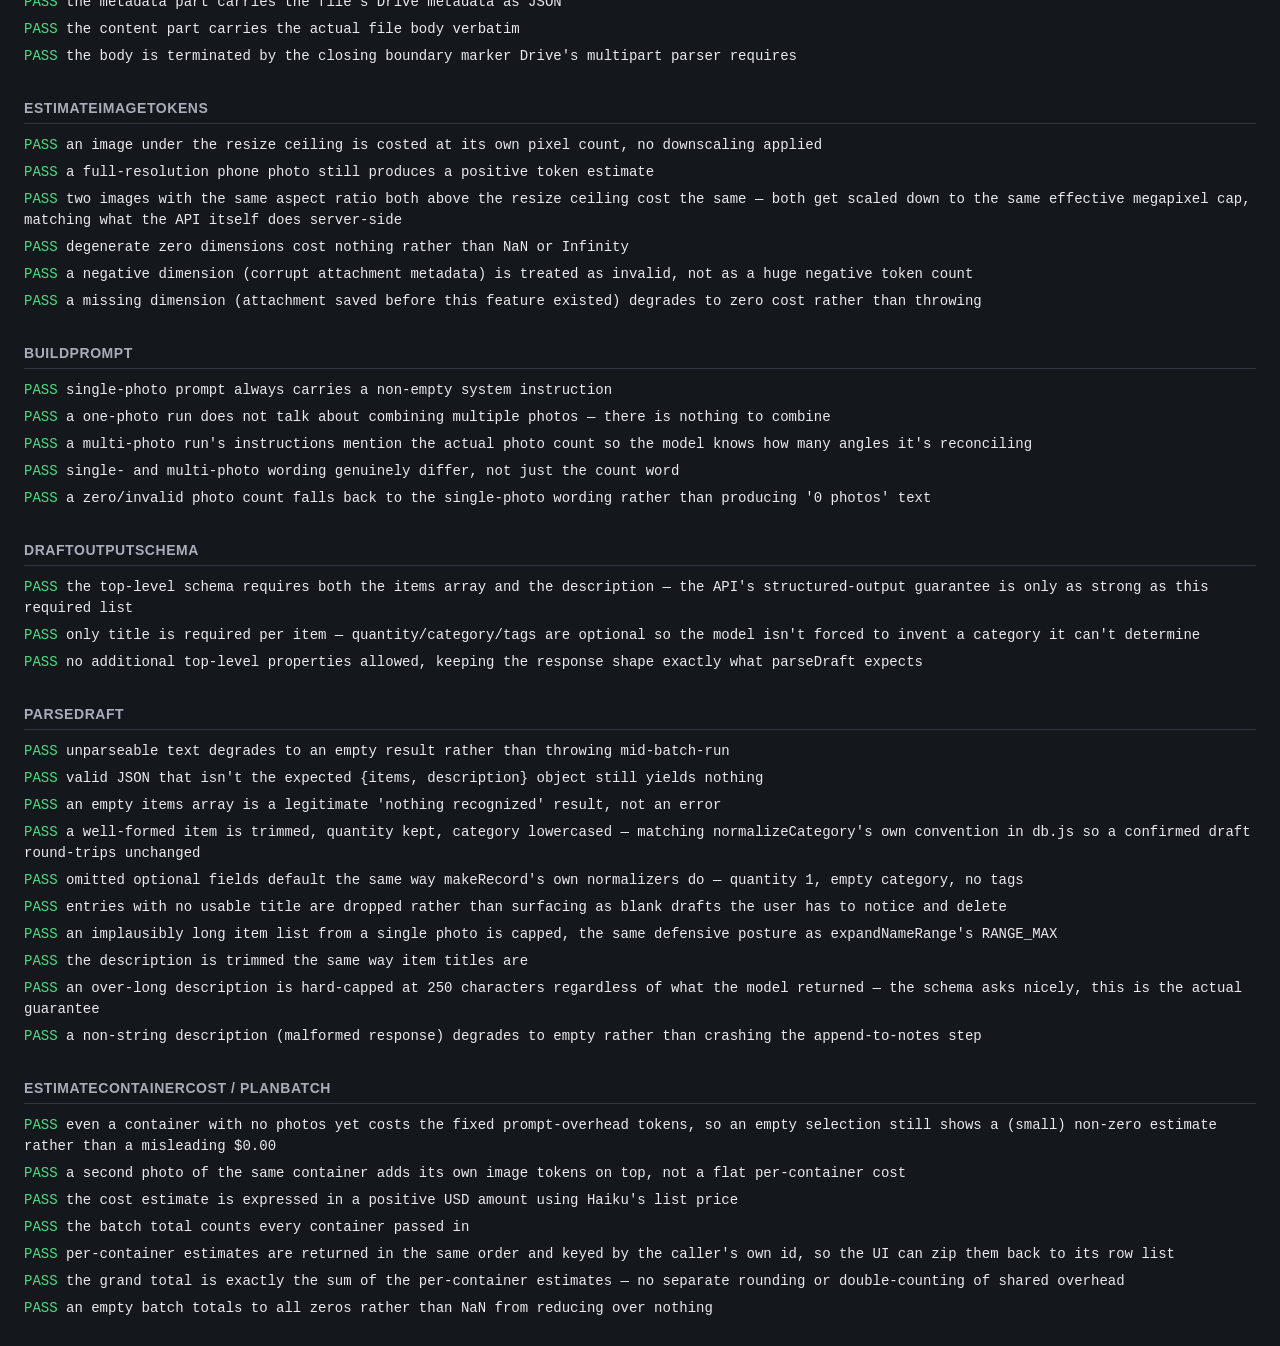
==== commit 37798d43: "Fix: Clear All Data could be silently undone by the next sync wipeBtn called clearItems(), a raw Ind" ====
--- a/tests.html
+++ b/tests.html
@@ -234,6 +234,27 @@
   assertTrue(r1.id !== r2.id, "two records made separately never share an id");
 }
 
+section("purgeContentFields");
+{
+  const location = { id: "l1", type: "location", title: "Shelf 1", room: "Office", storage: "Cupboard", section: "Left", comment: "note", tags: ["a"], pinned: true, linkedIds: ["x"], fields: [{ id: "1", key: "k", value: "v" }], links: [{ id: "1", url: "https://x" }], attachments: [{ mediaId: "m1" }], deletedAt: null };
+  const wiped = db.purgeContentFields(location);
+  assertEqual(wiped.title, "", "title is cleared");
+  assertEqual(wiped.room, "", "location-only fields (room/storage/section) are cleared for a location record");
+  assertEqual(wiped.storage, "");
+  assertEqual(wiped.section, "");
+  assertEqual(wiped.attachments, [], "attachments are cleared — purging must not leave a dangling reference to a deleted media blob");
+  assertEqual(wiped.id, "l1", "the envelope (id) survives — a purge is a tombstone, not a removal");
+  assertEqual(wiped.deletedAt, null, "purgeContentFields never touches deletedAt/purgedAt itself — callers set those, since Trash and a full wipe set them differently");
+}
+{
+  const container = { id: "c1", type: "container", title: "t", code: "BOX-001", tags: [], pinned: false, linkedIds: [], fields: [], links: [], attachments: [] };
+  assertEqual(db.purgeContentFields(container).code, "", "a container's code is cleared too — otherwise a purged container could still collide with a freshly created one reusing the same code");
+}
+{
+  const item = { id: "i1", type: "item", title: "t", category: "tools", tags: [], pinned: false, linkedIds: [], fields: [], links: [], attachments: [] };
+  assertEqual(db.purgeContentFields(item).category, "", "an item's category is cleared");
+}
+
 // ══════════════════════════════════════════════════════════════════════
 // query engine
 // ══════════════════════════════════════════════════════════════════════
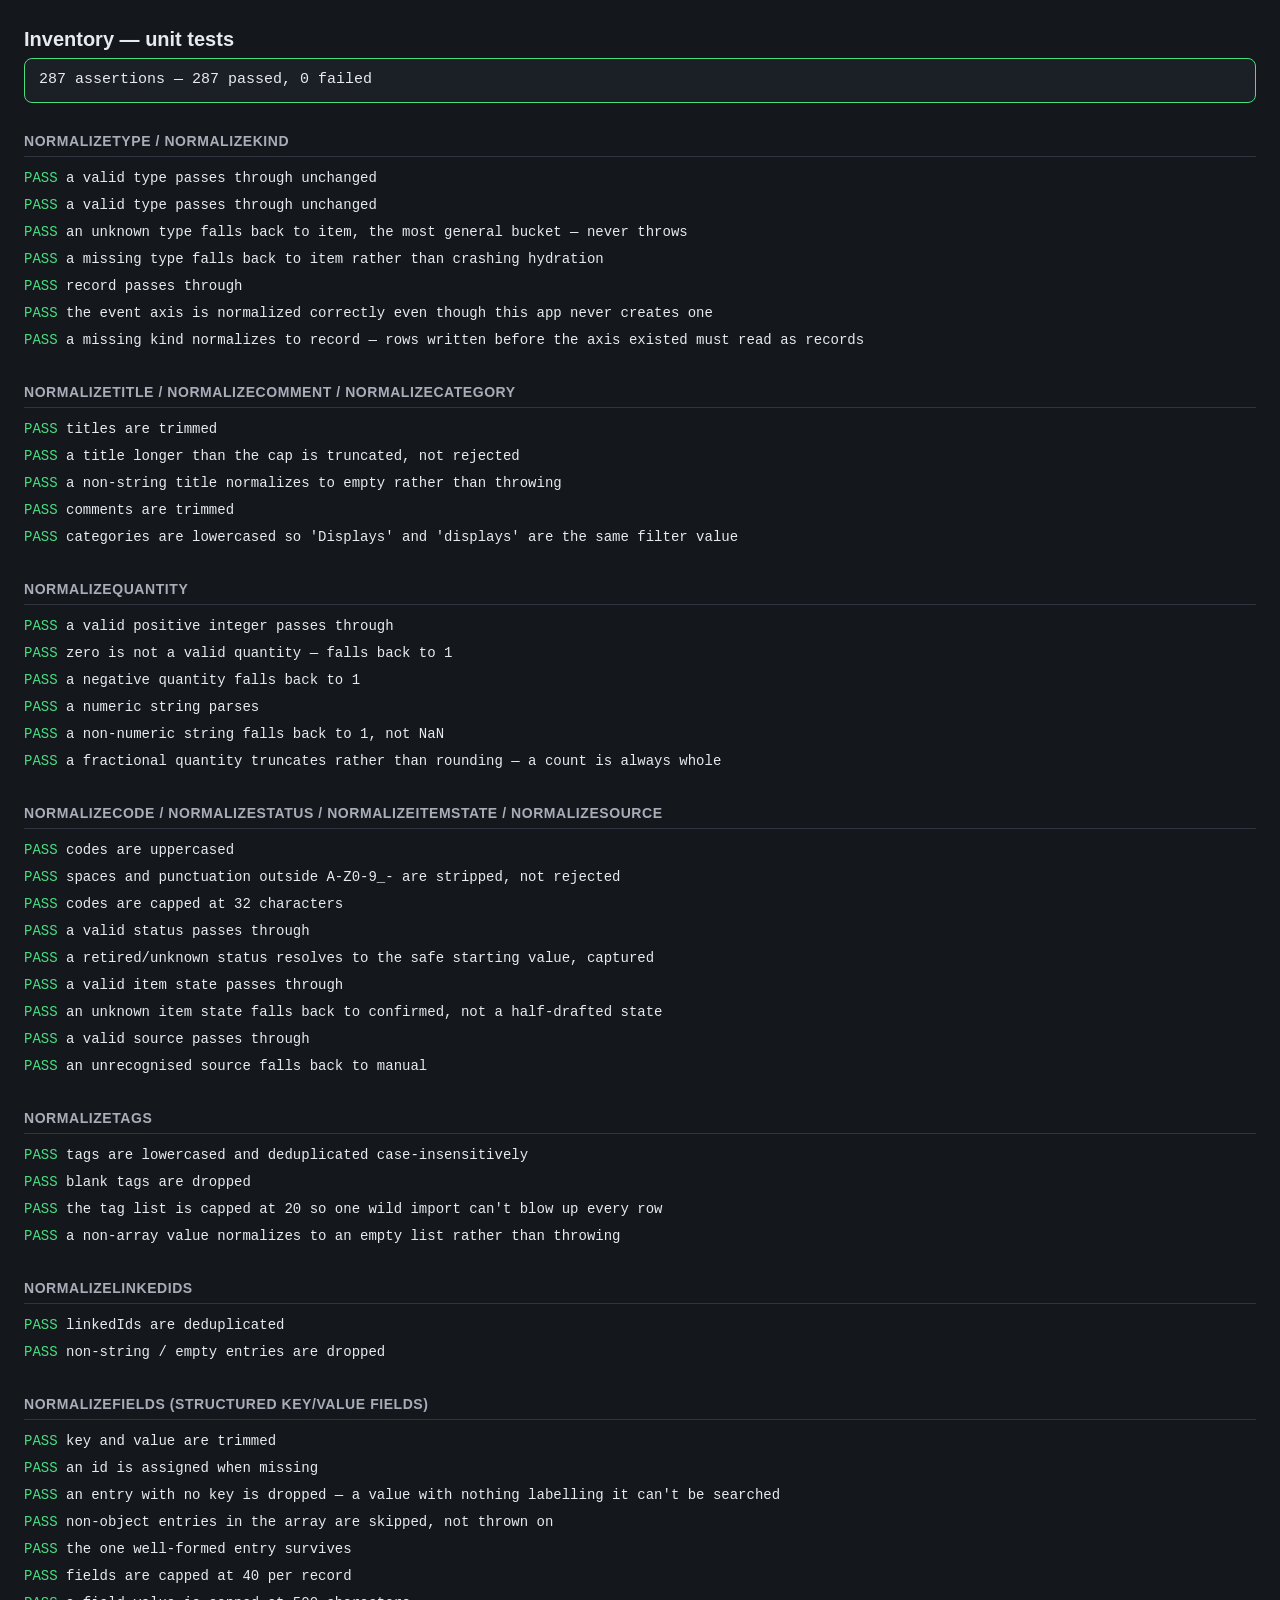
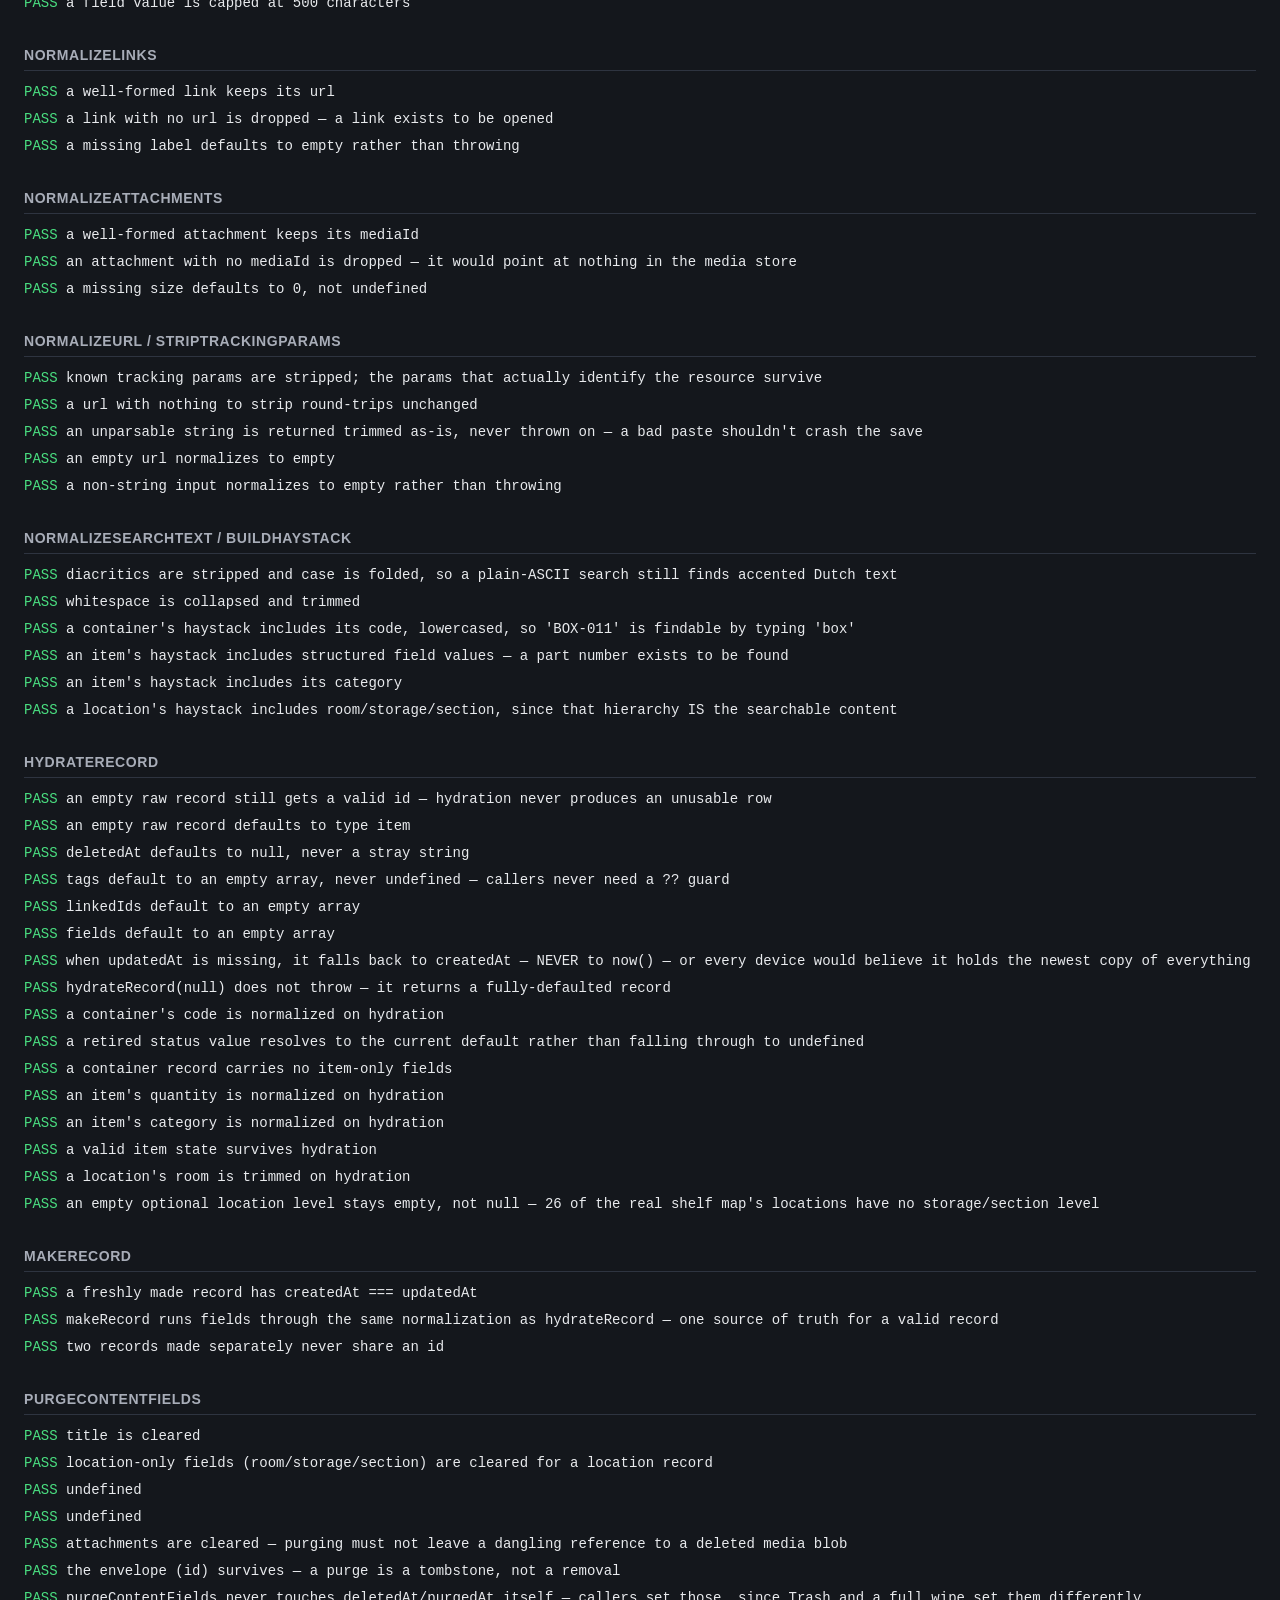
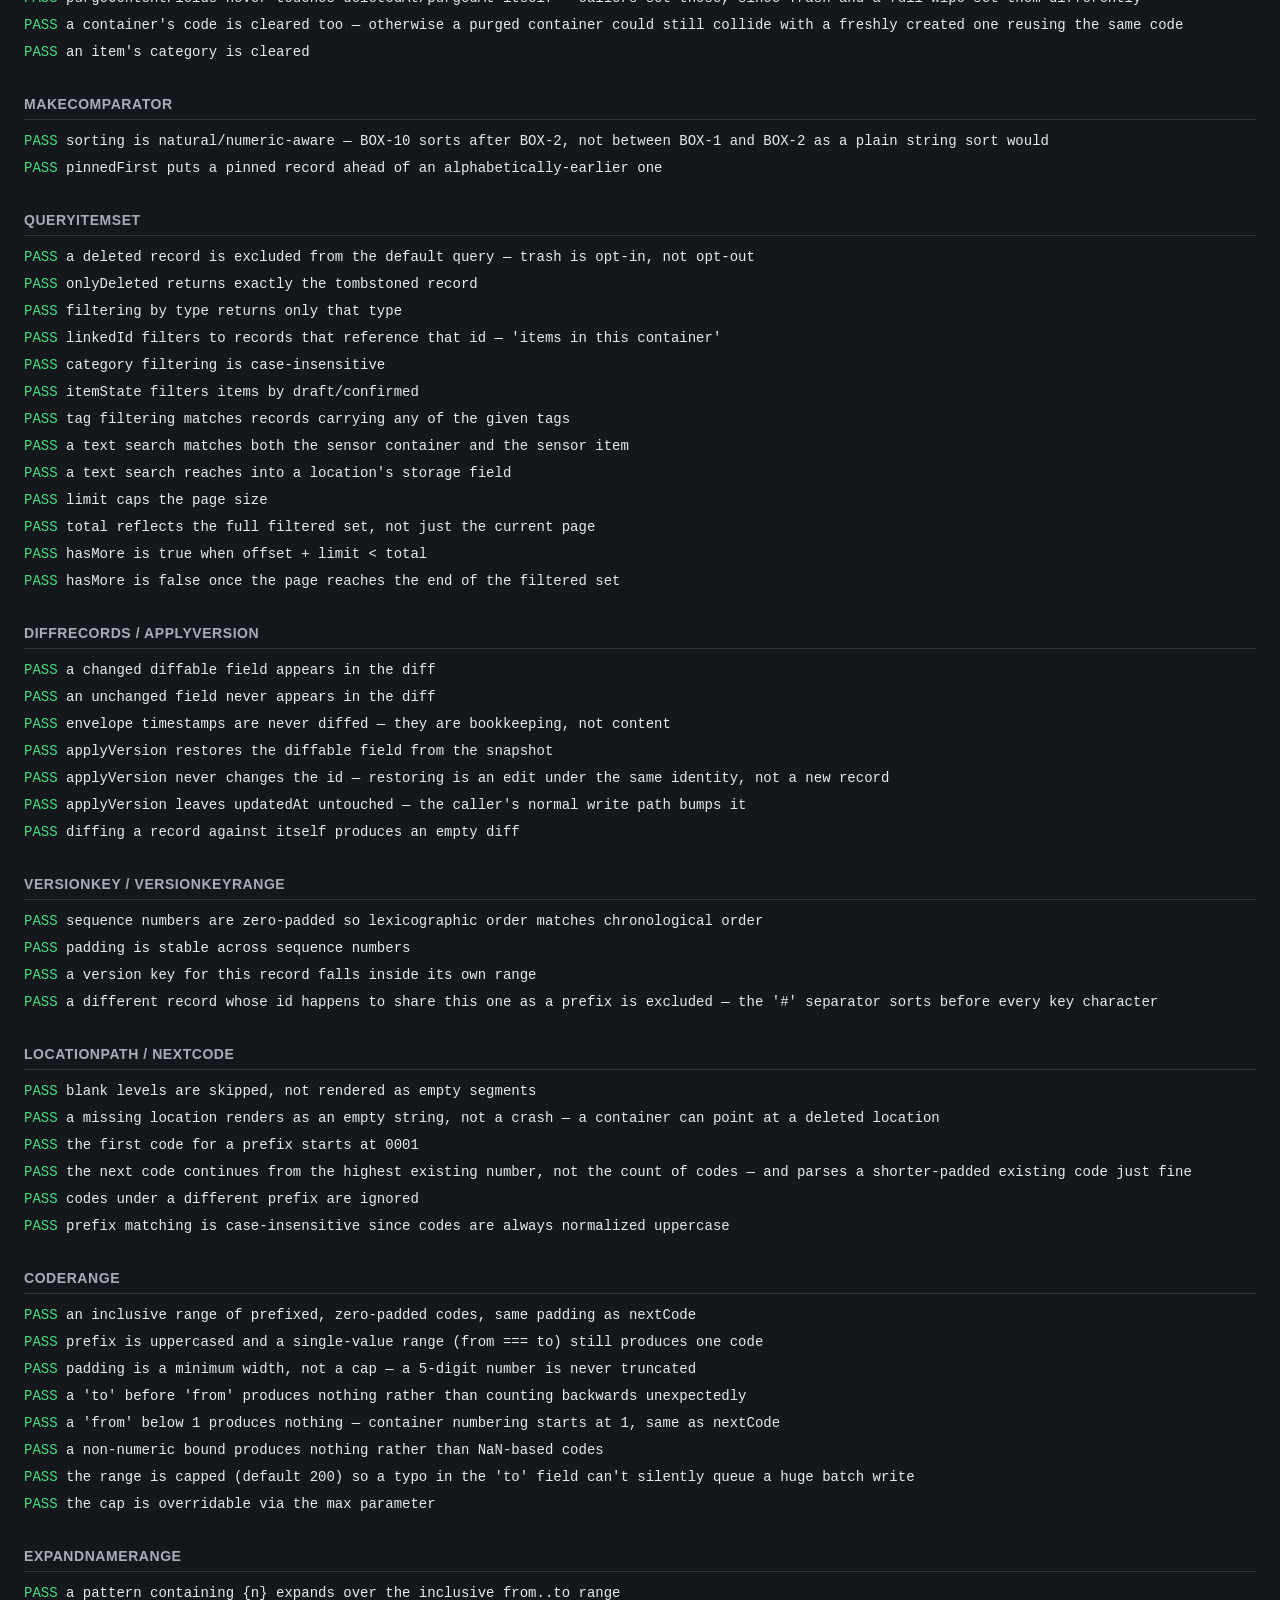
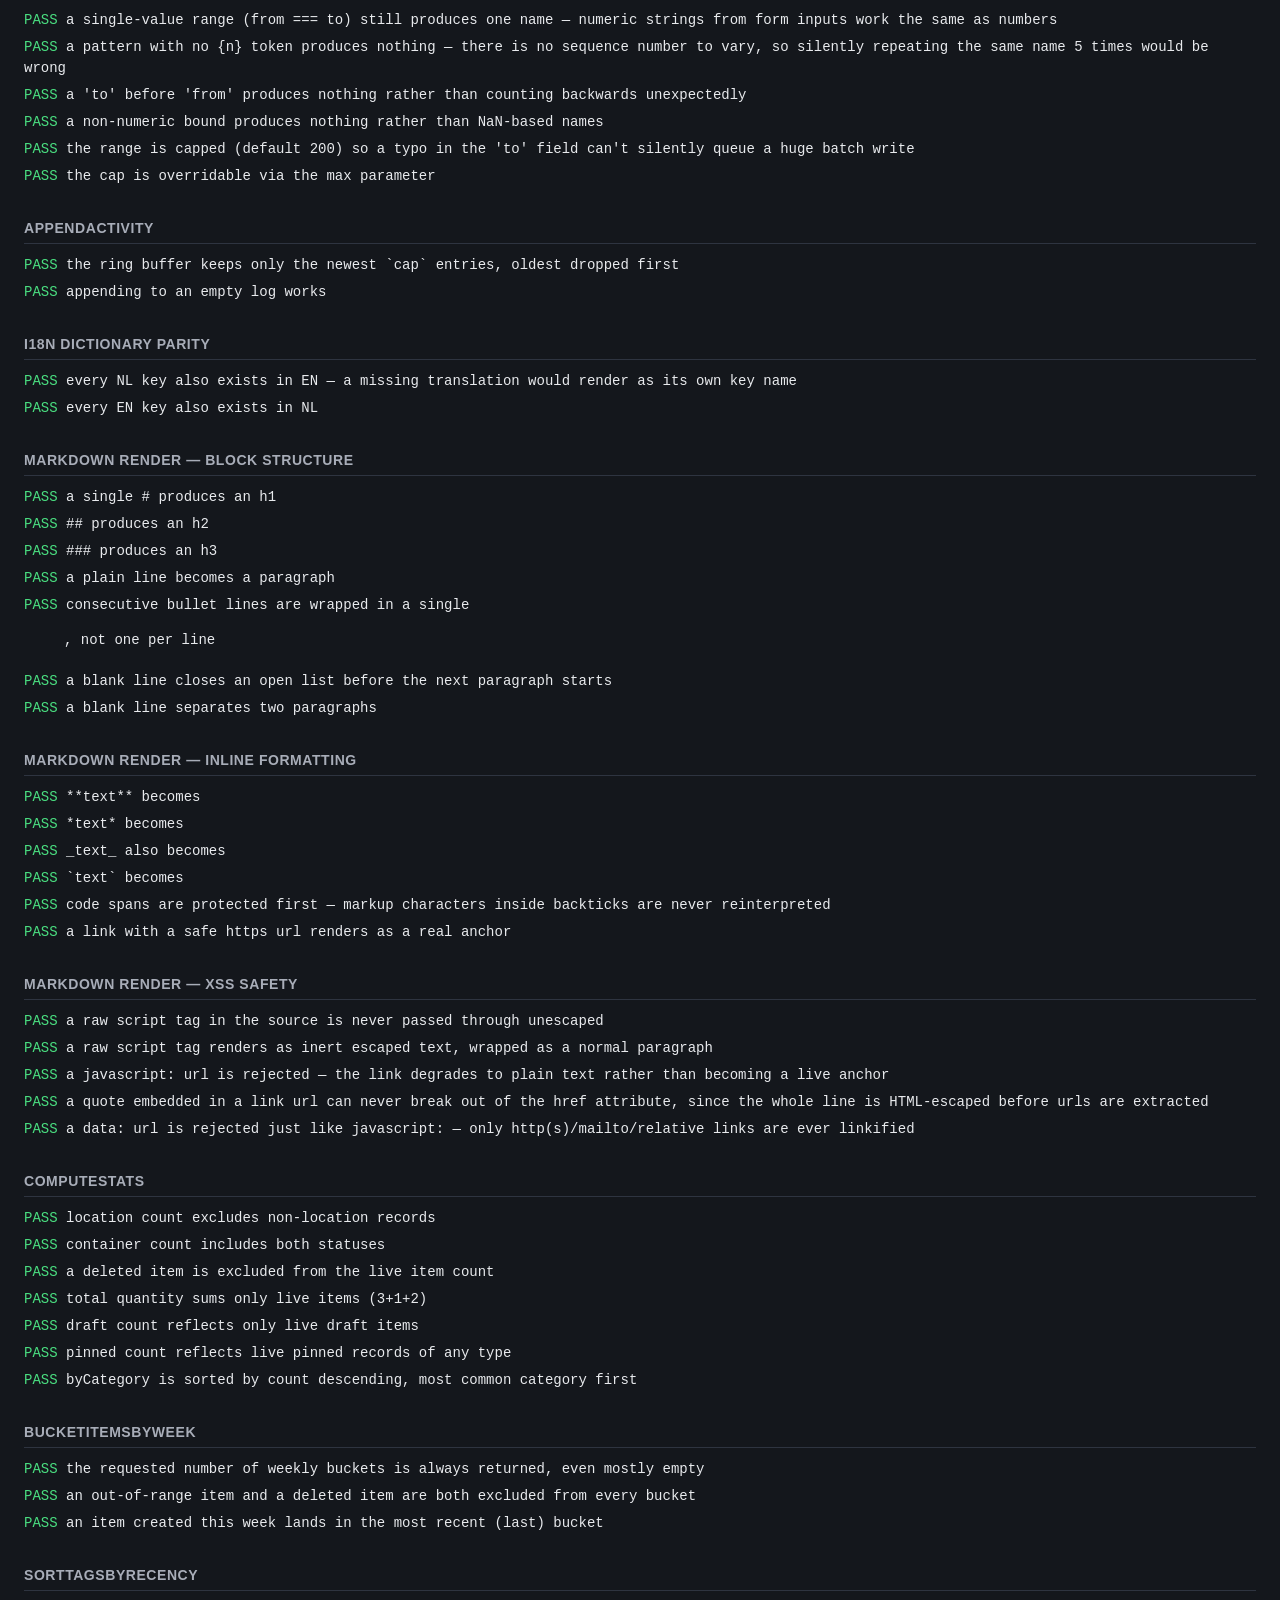
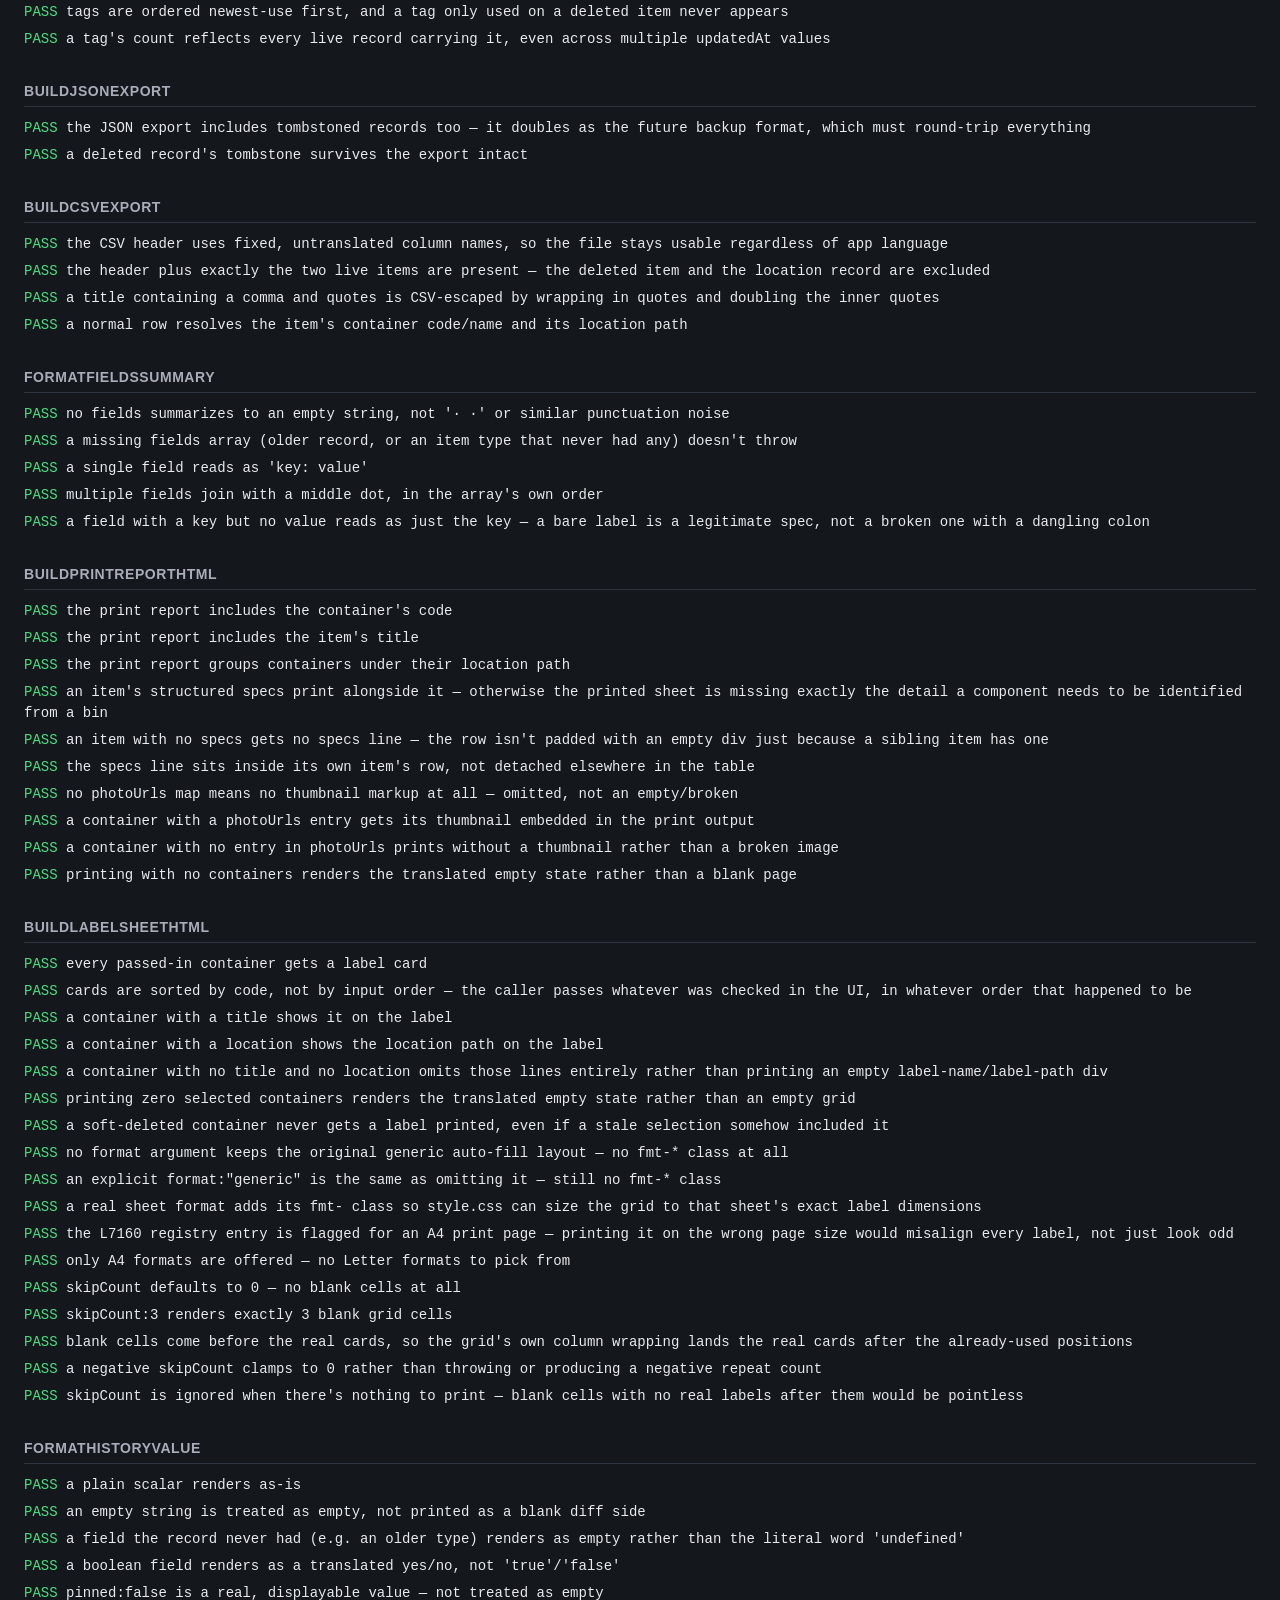
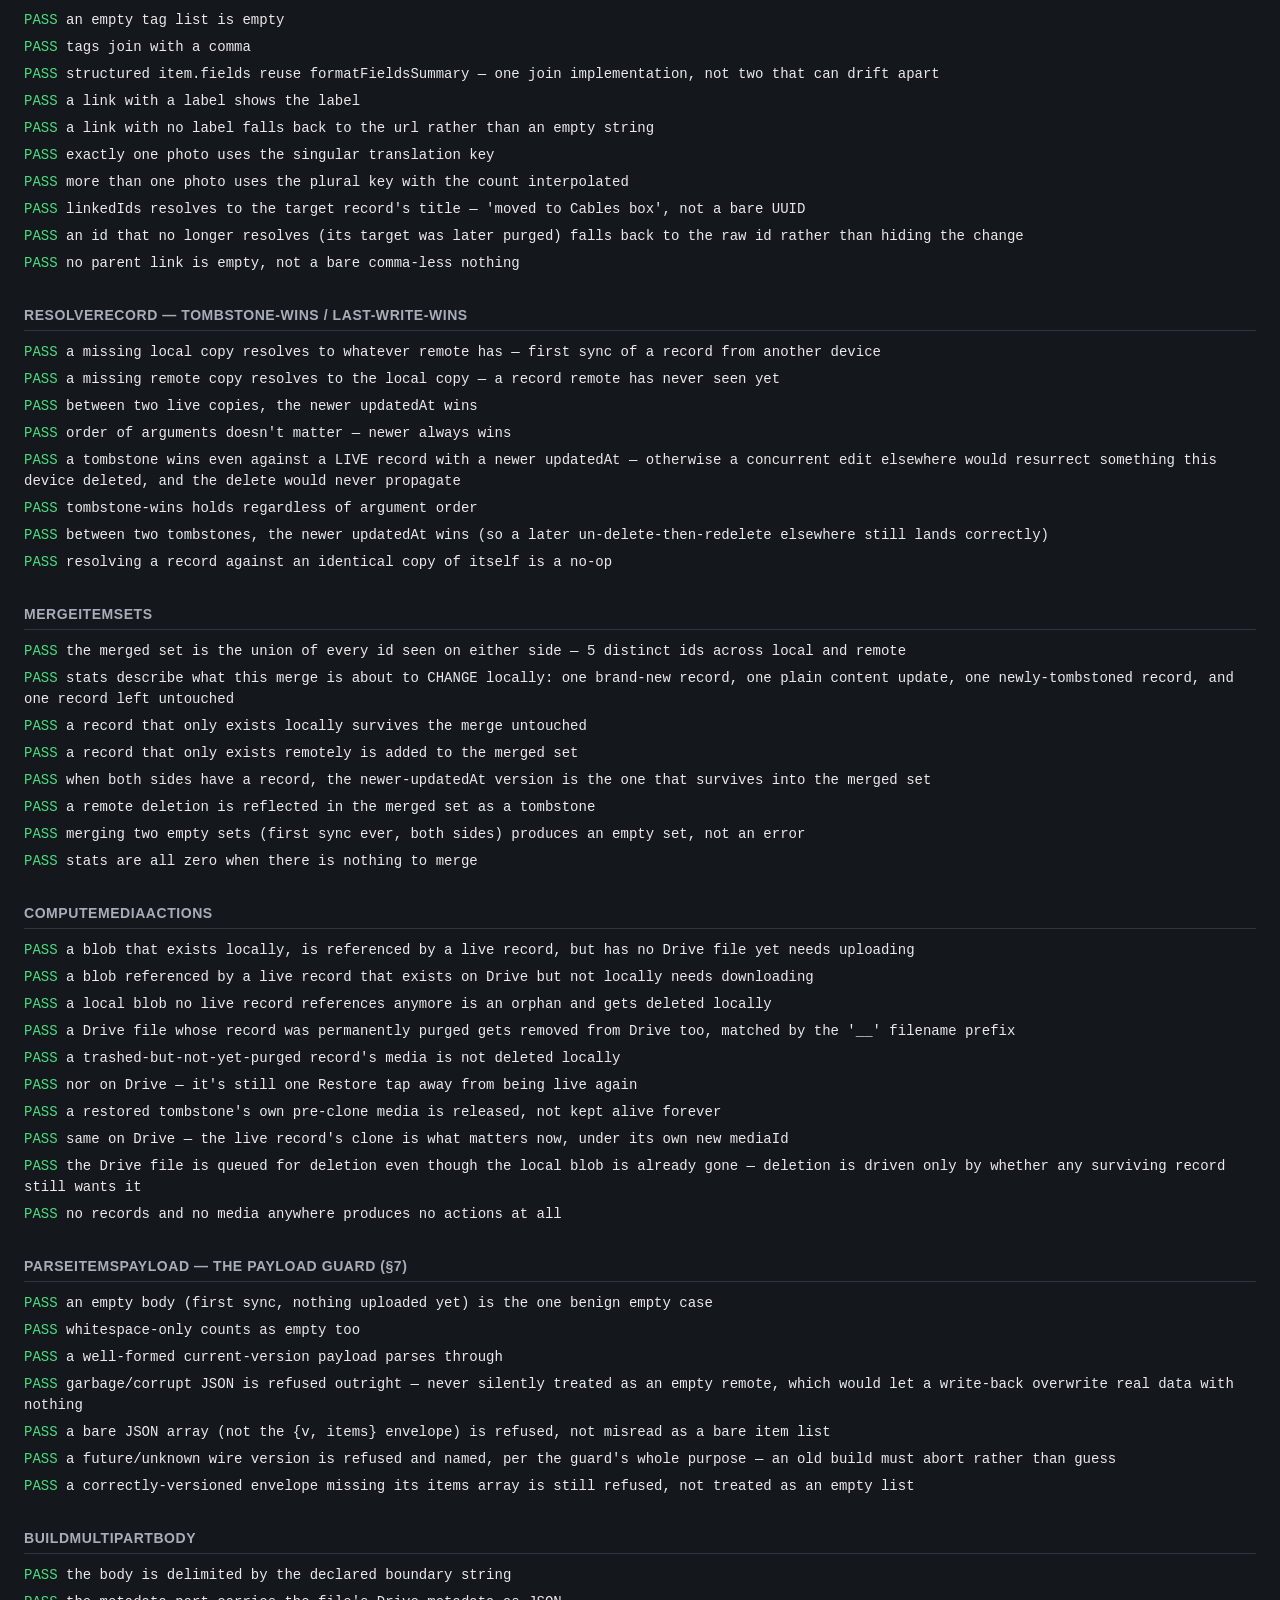
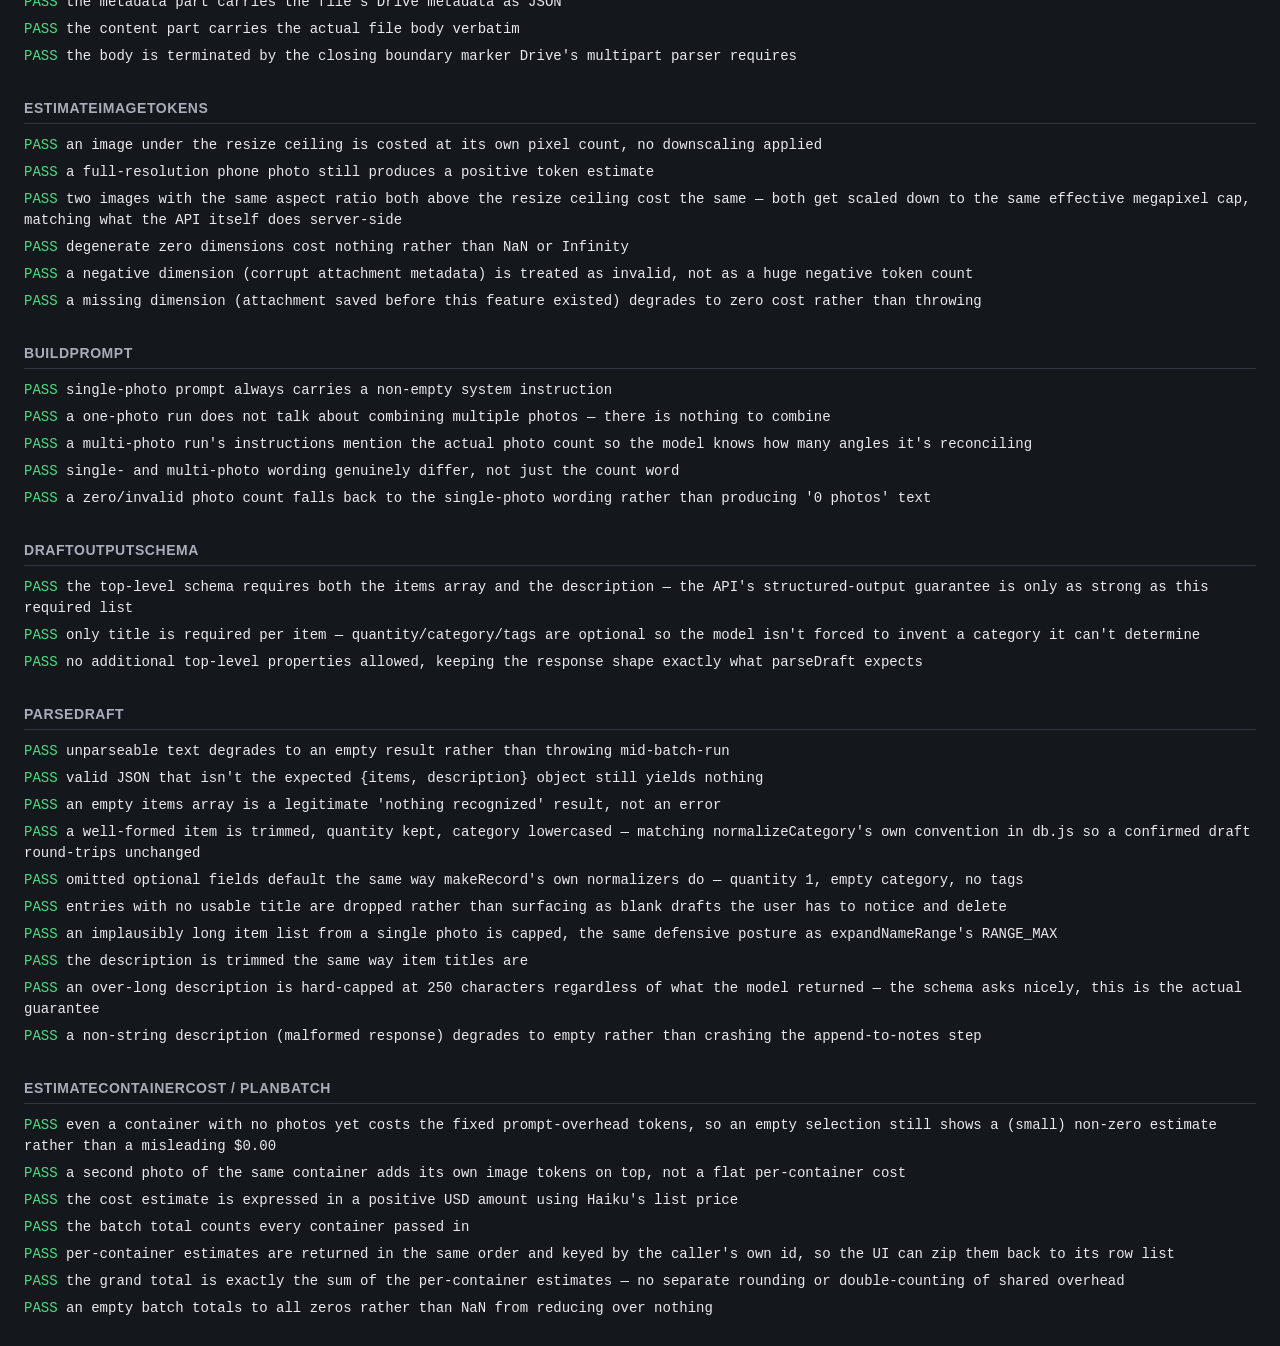
==== commit 8af68a6c: "Widen container codes from 3 to 4 digits (BOX-001 -> BOX-0001) Requested explicitly. There was never" ====
--- a/tests.html
+++ b/tests.html
@@ -343,15 +343,15 @@
 section("locationPath / nextCode");
 assertEqual(db.locationPath({ room: "Office", storage: "Cupboard", section: "", title: "Shelf 1" }), "Office › Cupboard › Shelf 1", "blank levels are skipped, not rendered as empty segments");
 assertEqual(db.locationPath(null), "", "a missing location renders as an empty string, not a crash — a container can point at a deleted location");
-assertEqual(db.nextCode([], "BOX"), "BOX-001", "the first code for a prefix starts at 001");
-assertEqual(db.nextCode(["BOX-001", "BOX-002", "BOX-010"], "BOX"), "BOX-011", "the next code continues from the highest existing number, not the count of codes");
-assertEqual(db.nextCode(["BOX-005", "BAG-002"], "BAG"), "BAG-003", "codes under a different prefix are ignored");
-assertEqual(db.nextCode(["box-9"], "box"), "BOX-010", "prefix matching is case-insensitive since codes are always normalized uppercase");
+assertEqual(db.nextCode([], "BOX"), "BOX-0001", "the first code for a prefix starts at 0001");
+assertEqual(db.nextCode(["BOX-001", "BOX-002", "BOX-010"], "BOX"), "BOX-0011", "the next code continues from the highest existing number, not the count of codes — and parses a shorter-padded existing code just fine");
+assertEqual(db.nextCode(["BOX-005", "BAG-002"], "BAG"), "BAG-0003", "codes under a different prefix are ignored");
+assertEqual(db.nextCode(["box-9"], "box"), "BOX-0010", "prefix matching is case-insensitive since codes are always normalized uppercase");
 
 section("codeRange");
-assertEqual(db.codeRange("BOX", 6, 8), ["BOX-006", "BOX-007", "BOX-008"], "an inclusive range of prefixed, zero-padded codes, same padding as nextCode");
-assertEqual(db.codeRange("box", "3", "3"), ["BOX-003"], "prefix is uppercased and a single-value range (from === to) still produces one code");
-assertEqual(db.codeRange("BOX", 998, 1000), ["BOX-998", "BOX-999", "BOX-1000"], "padding is a minimum width, not a cap — a 4-digit number is never truncated");
+assertEqual(db.codeRange("BOX", 6, 8), ["BOX-0006", "BOX-0007", "BOX-0008"], "an inclusive range of prefixed, zero-padded codes, same padding as nextCode");
+assertEqual(db.codeRange("box", "3", "3"), ["BOX-0003"], "prefix is uppercased and a single-value range (from === to) still produces one code");
+assertEqual(db.codeRange("BOX", 9998, 10000), ["BOX-9998", "BOX-9999", "BOX-10000"], "padding is a minimum width, not a cap — a 5-digit number is never truncated");
 assertEqual(db.codeRange("BOX", 5, 2), [], "a 'to' before 'from' produces nothing rather than counting backwards unexpectedly");
 assertEqual(db.codeRange("BOX", 0, 5), [], "a 'from' below 1 produces nothing — container numbering starts at 1, same as nextCode");
 assertEqual(db.codeRange("BOX", "abc", 5), [], "a non-numeric bound produces nothing rather than NaN-based codes");
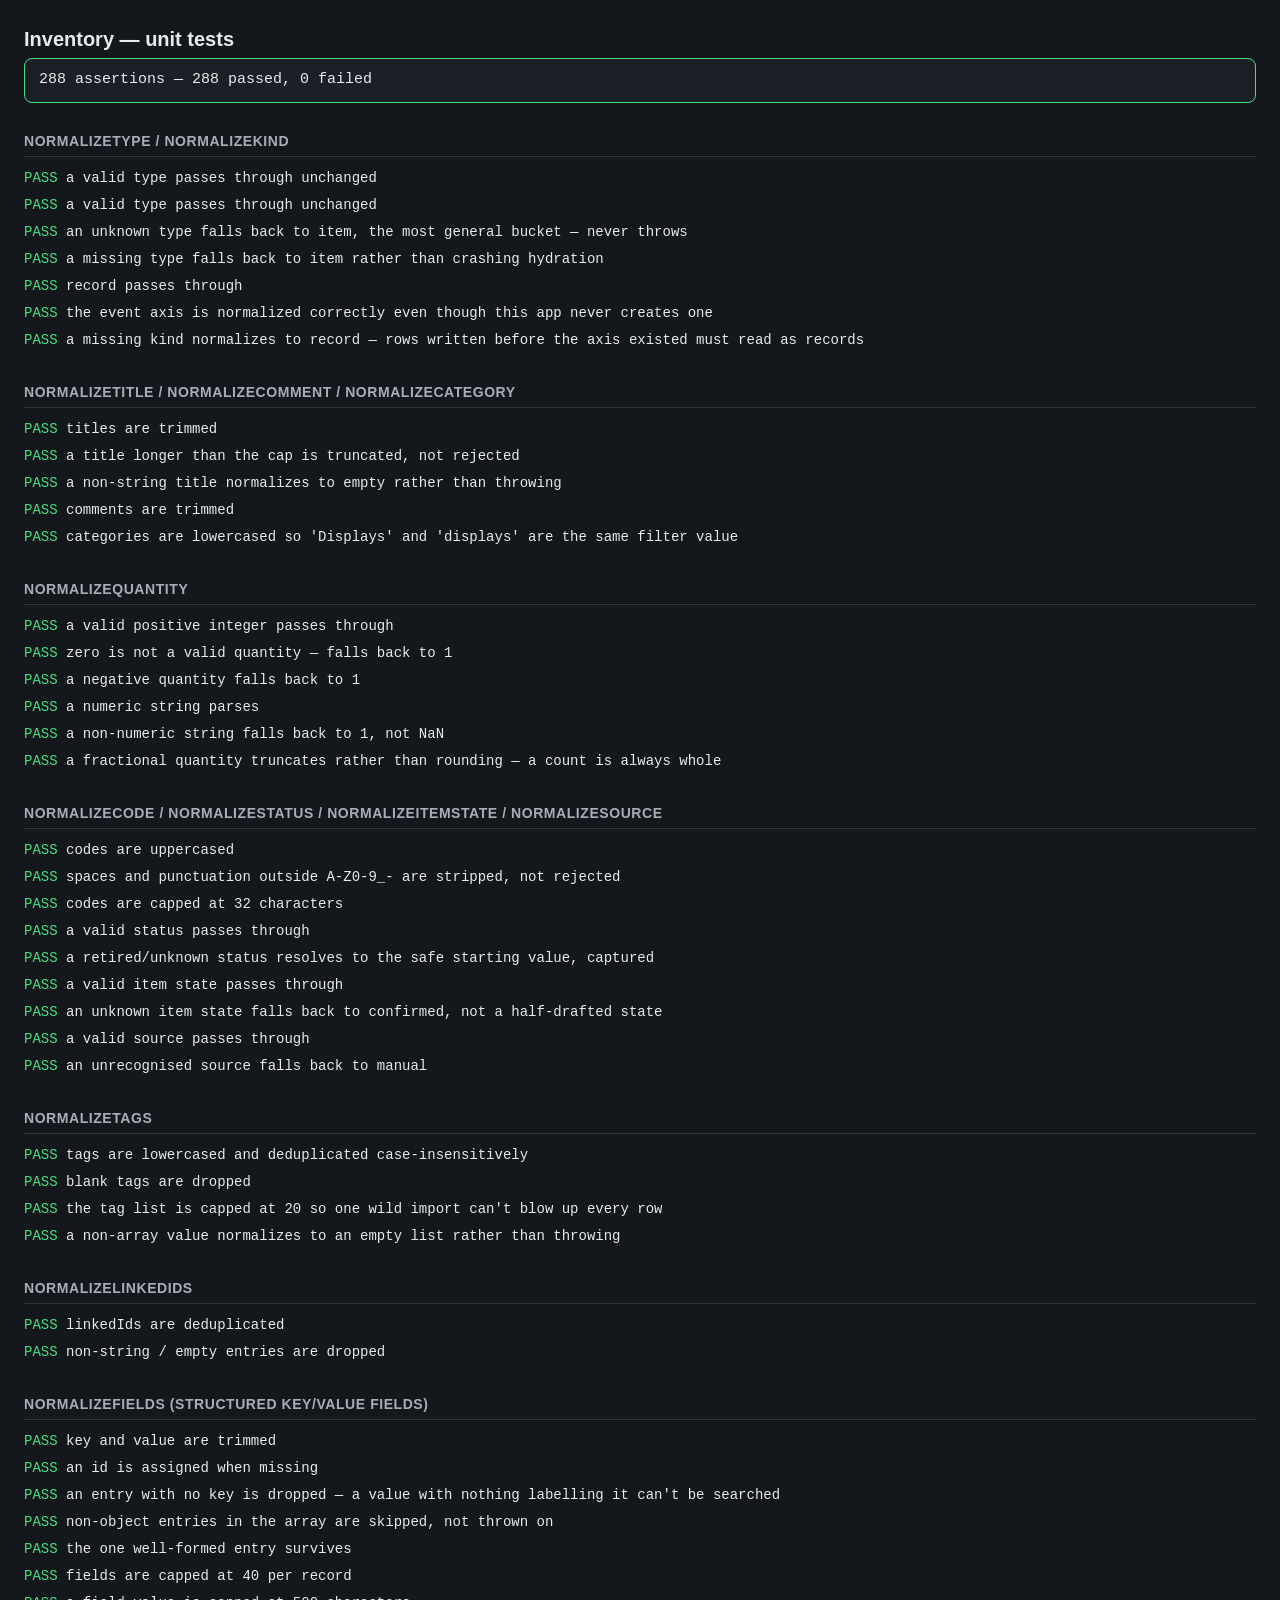
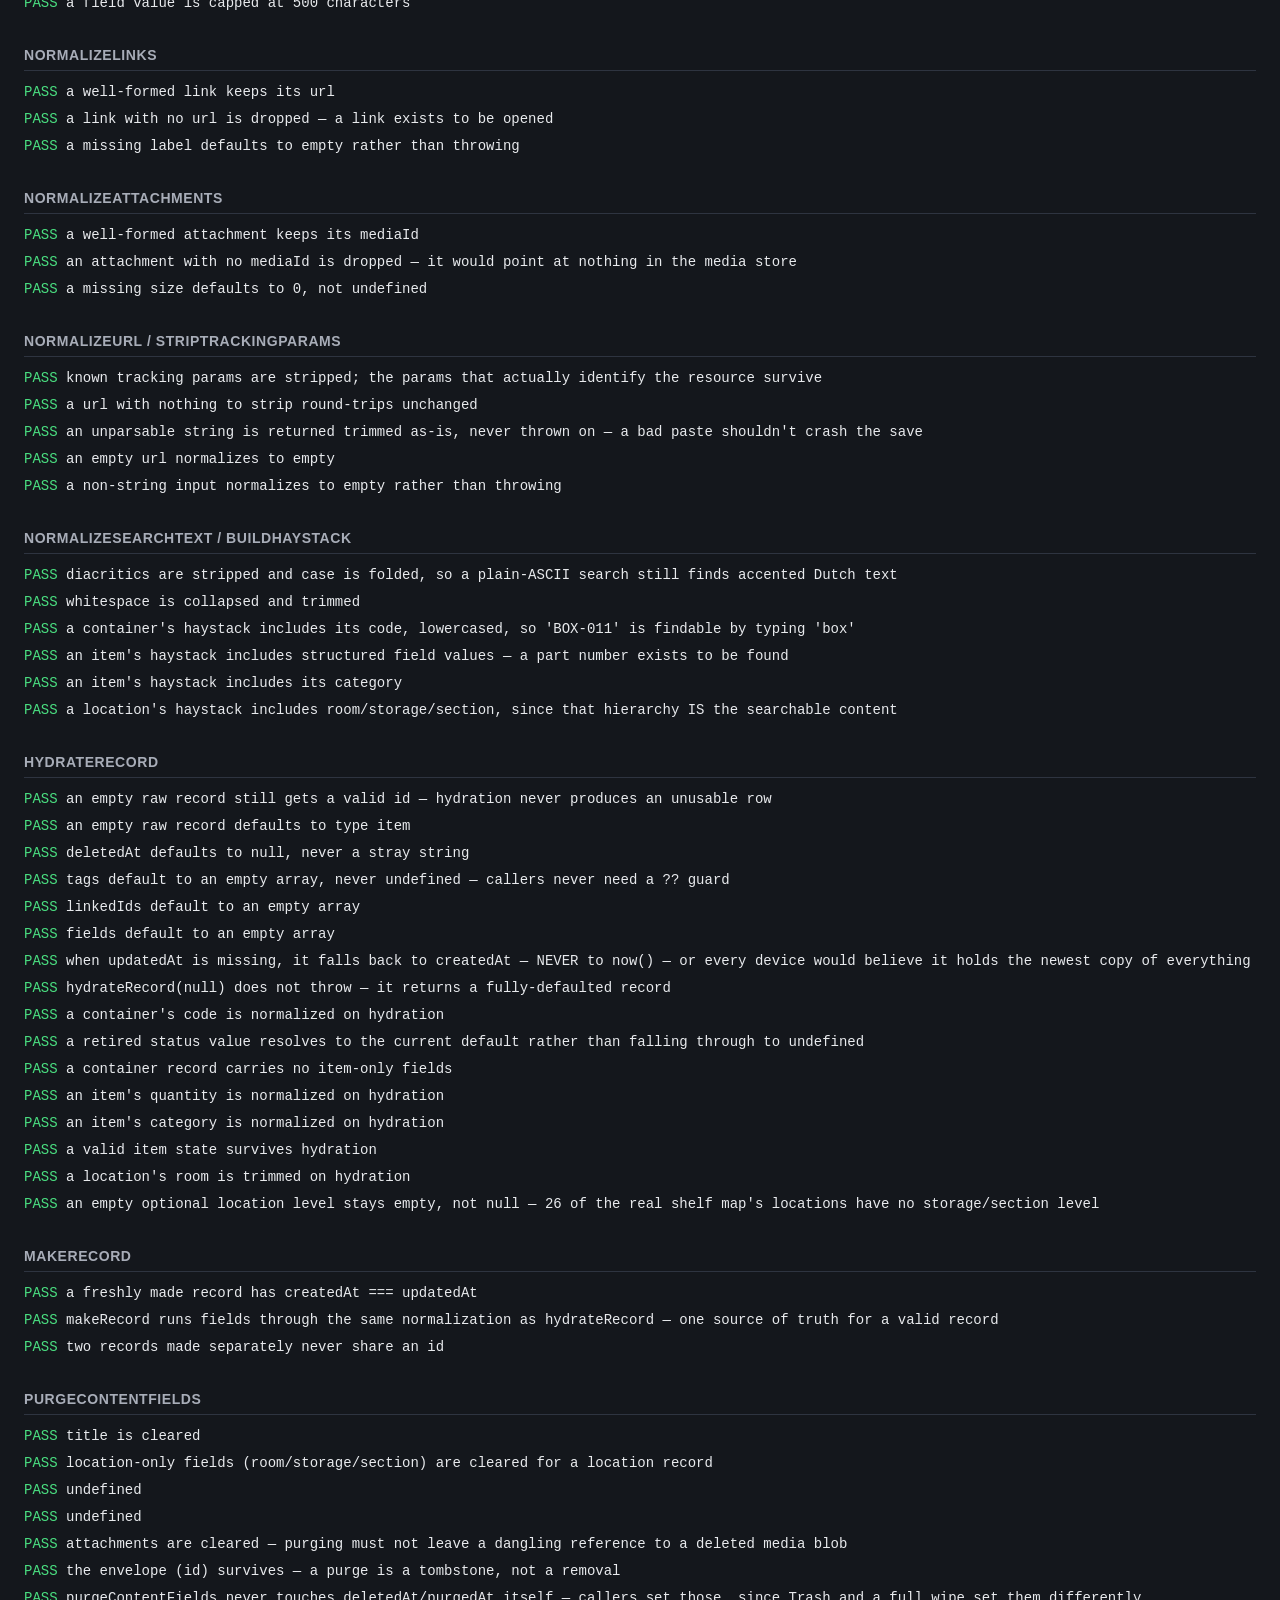
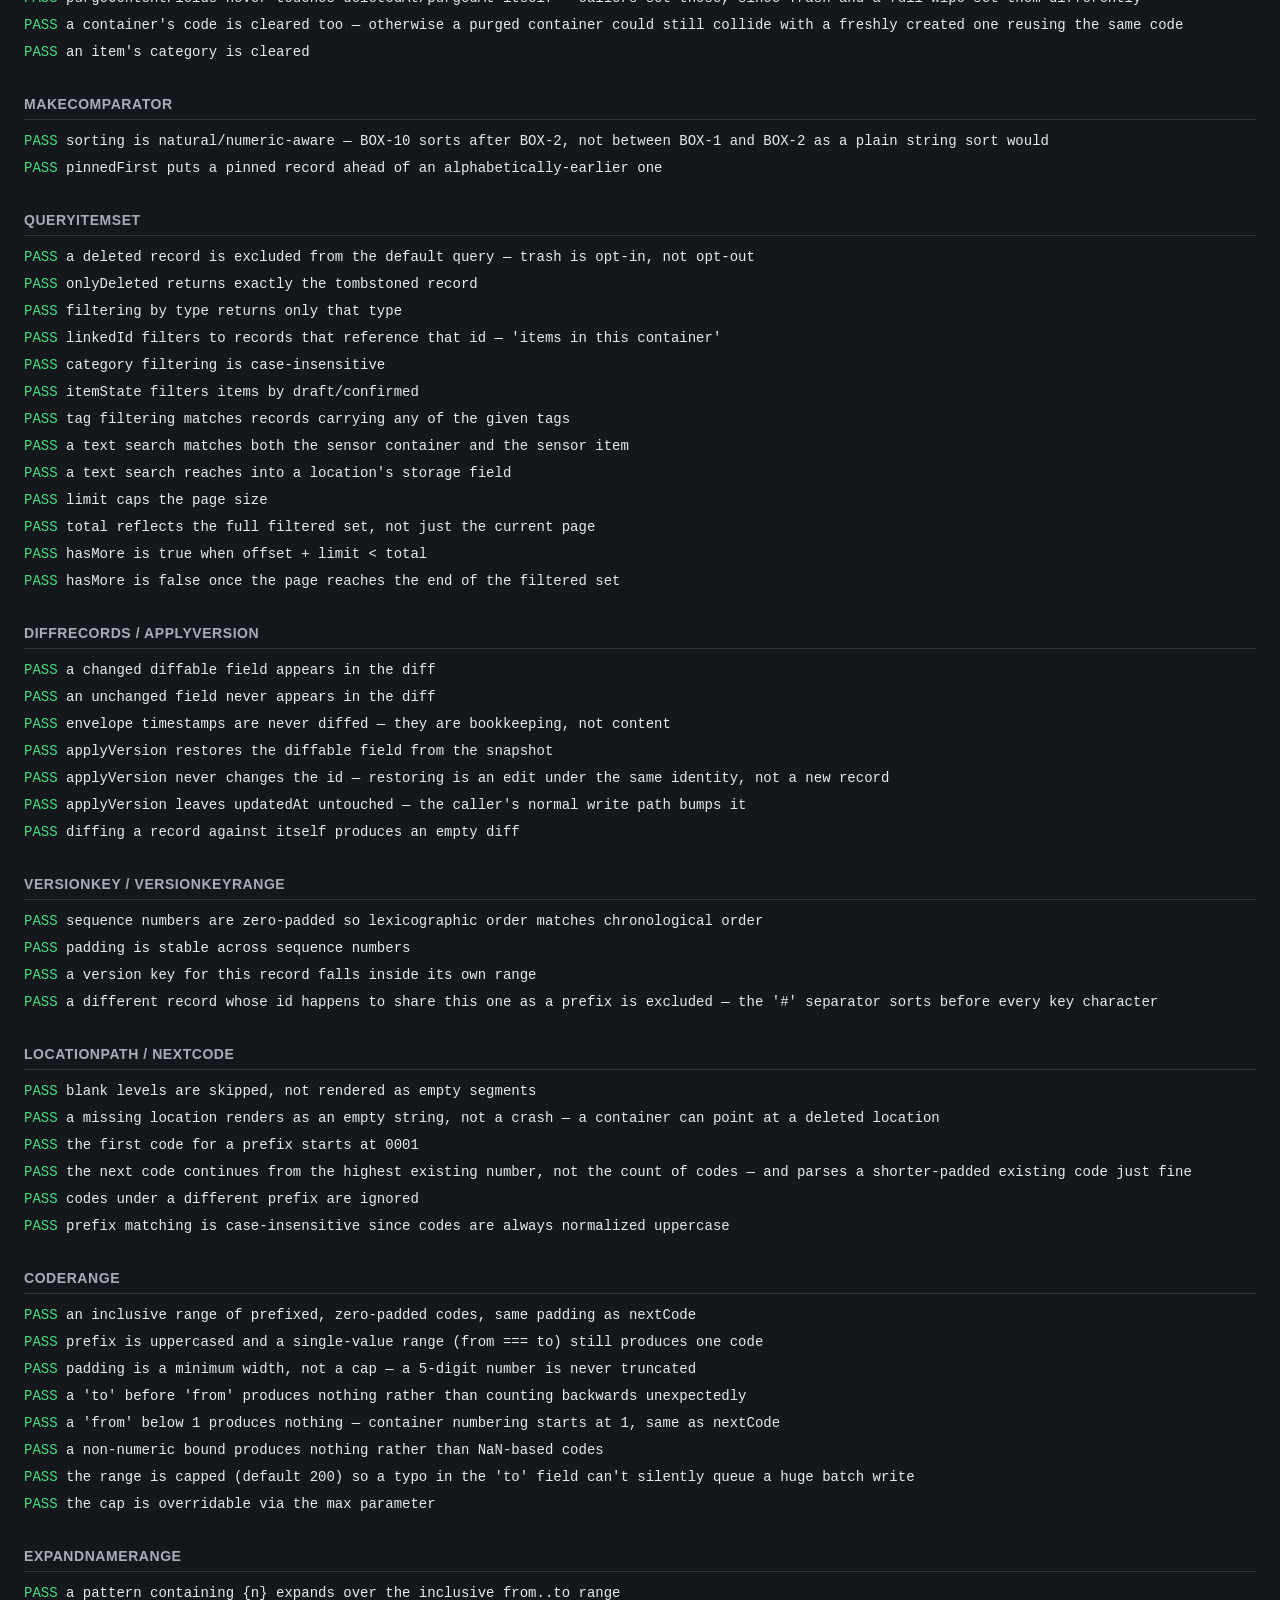
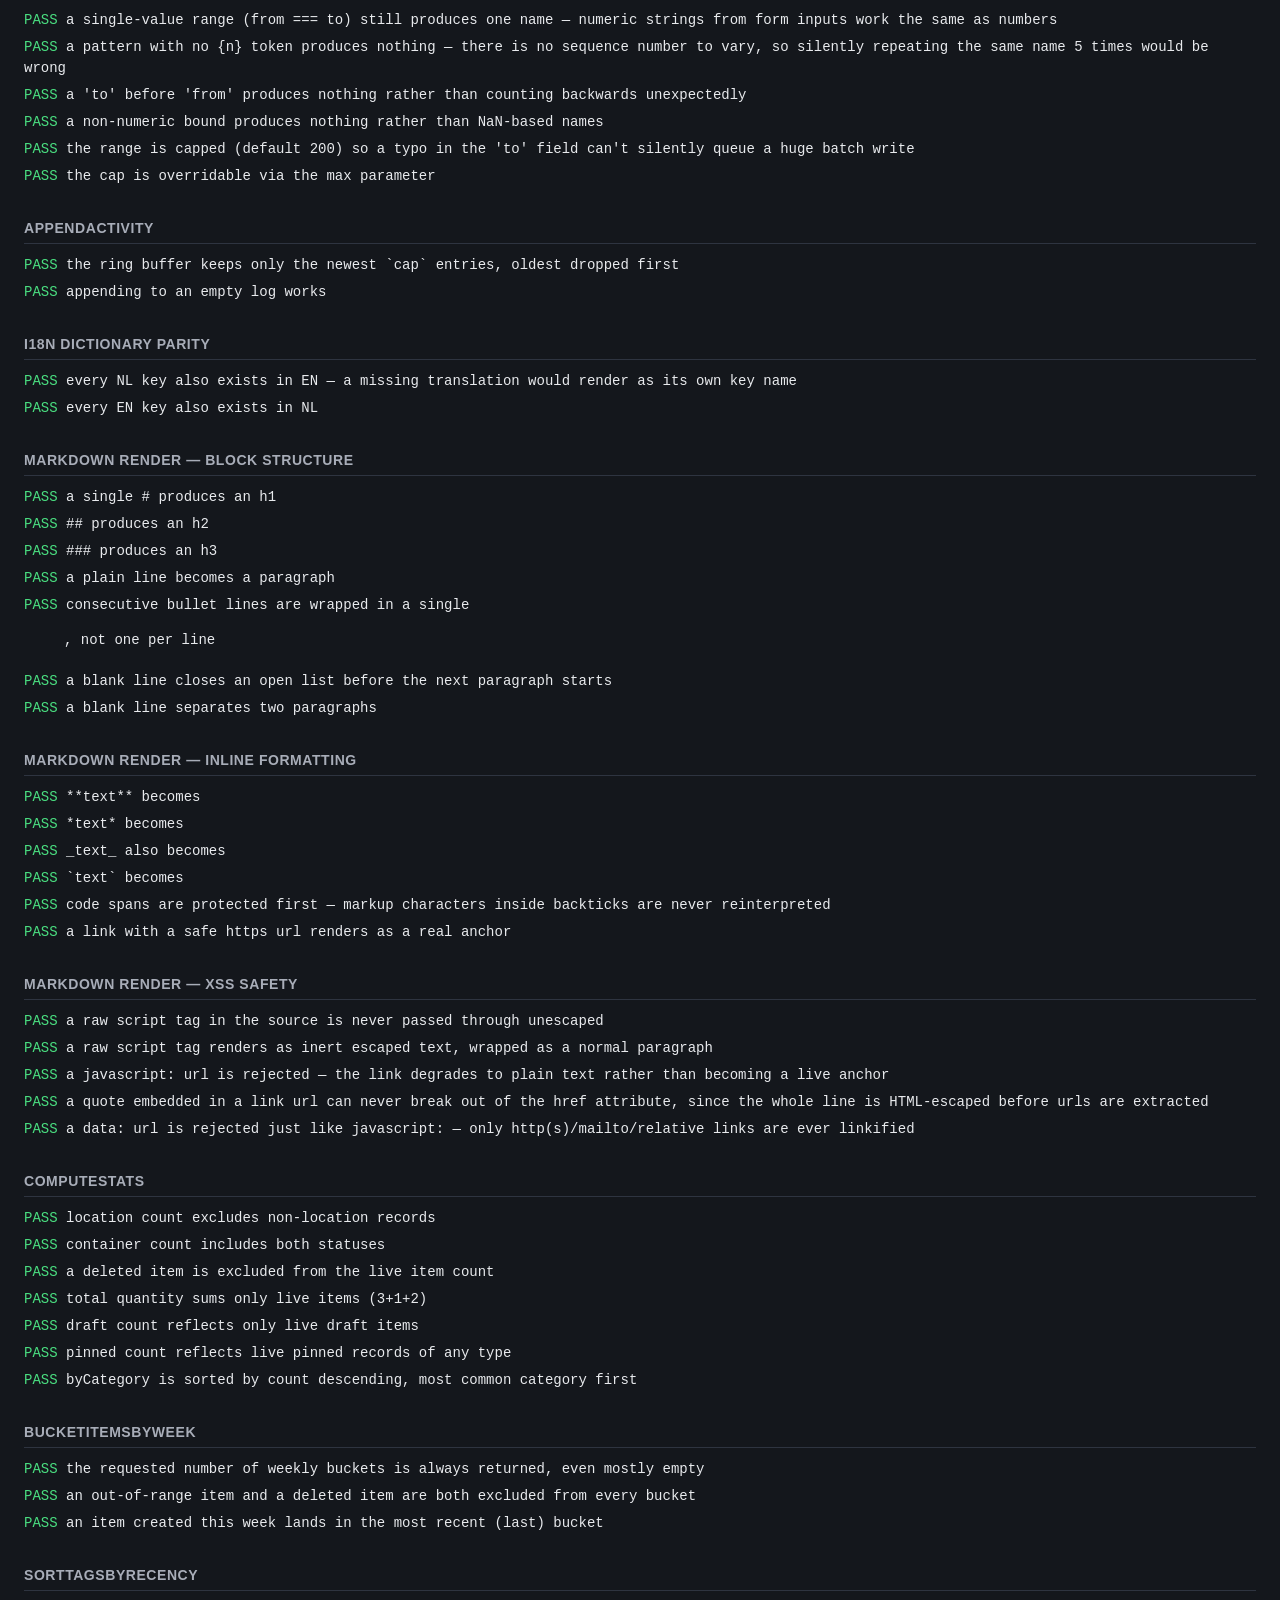
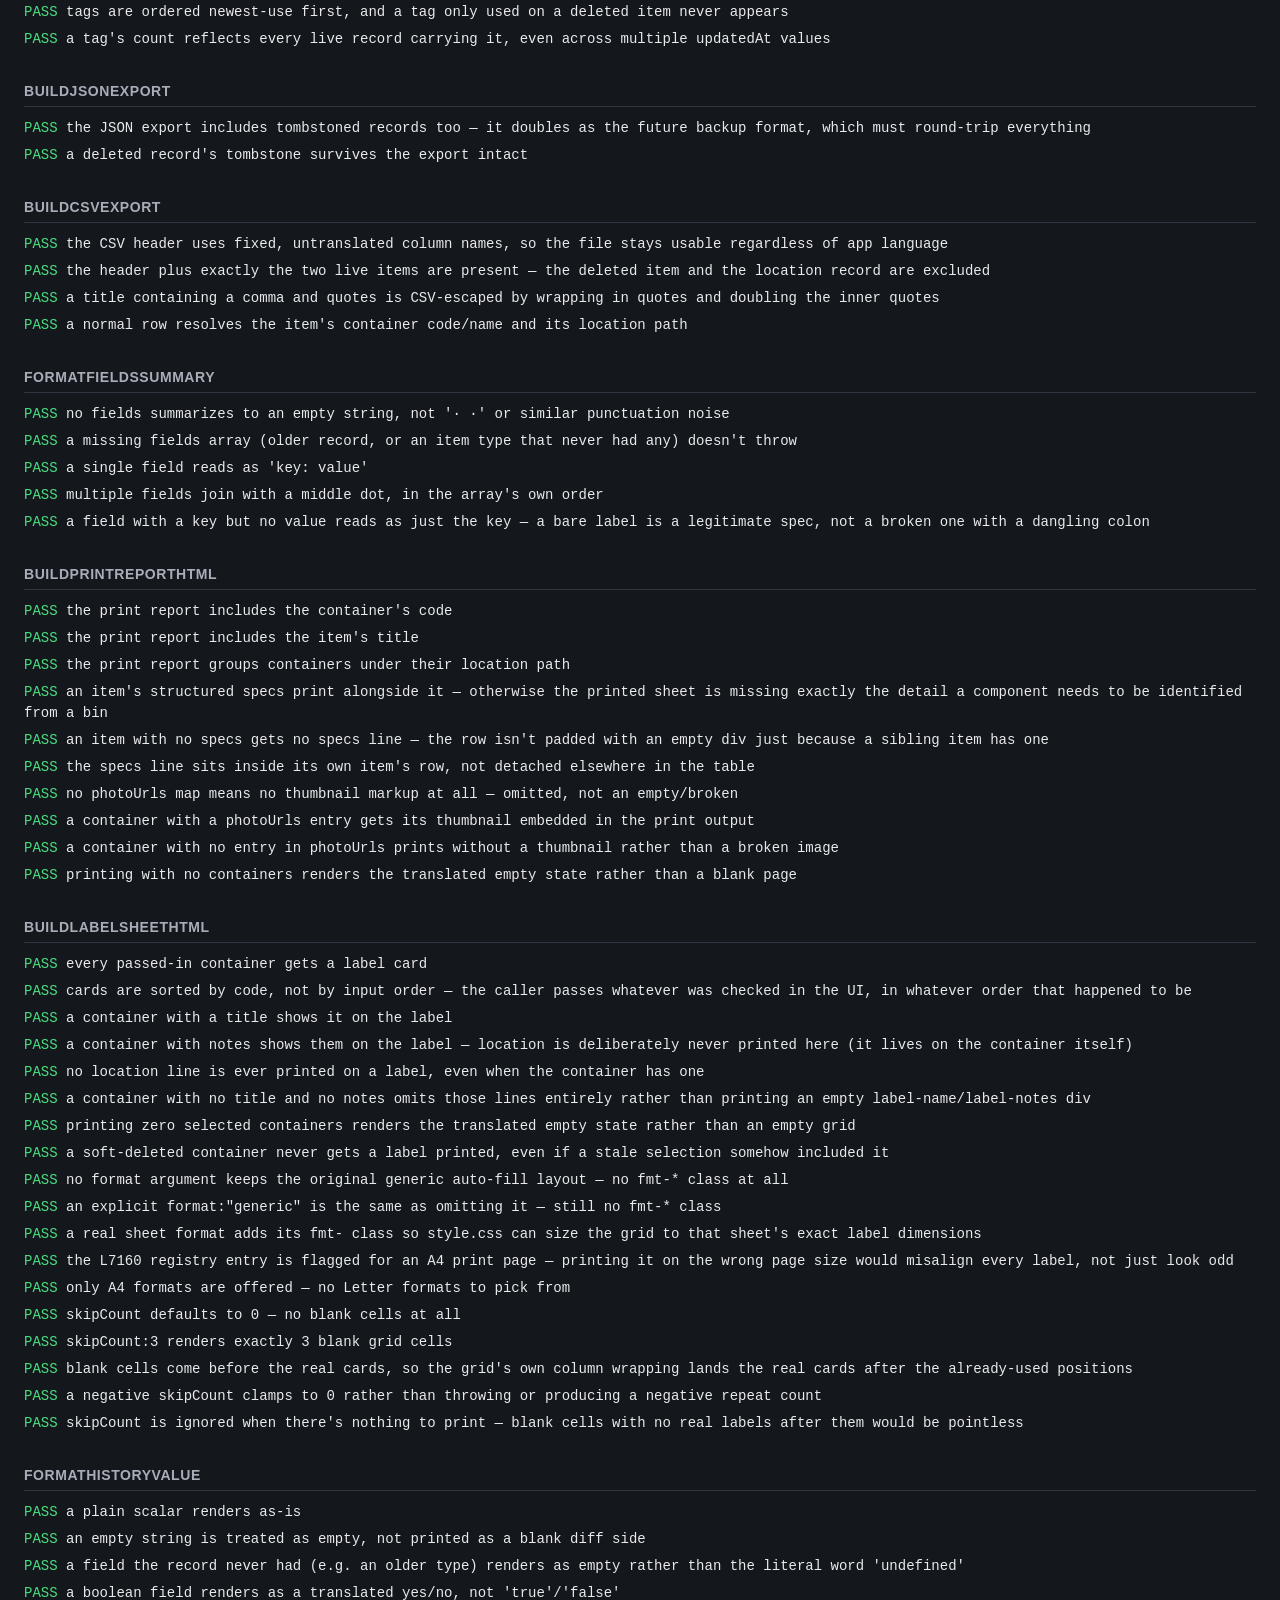
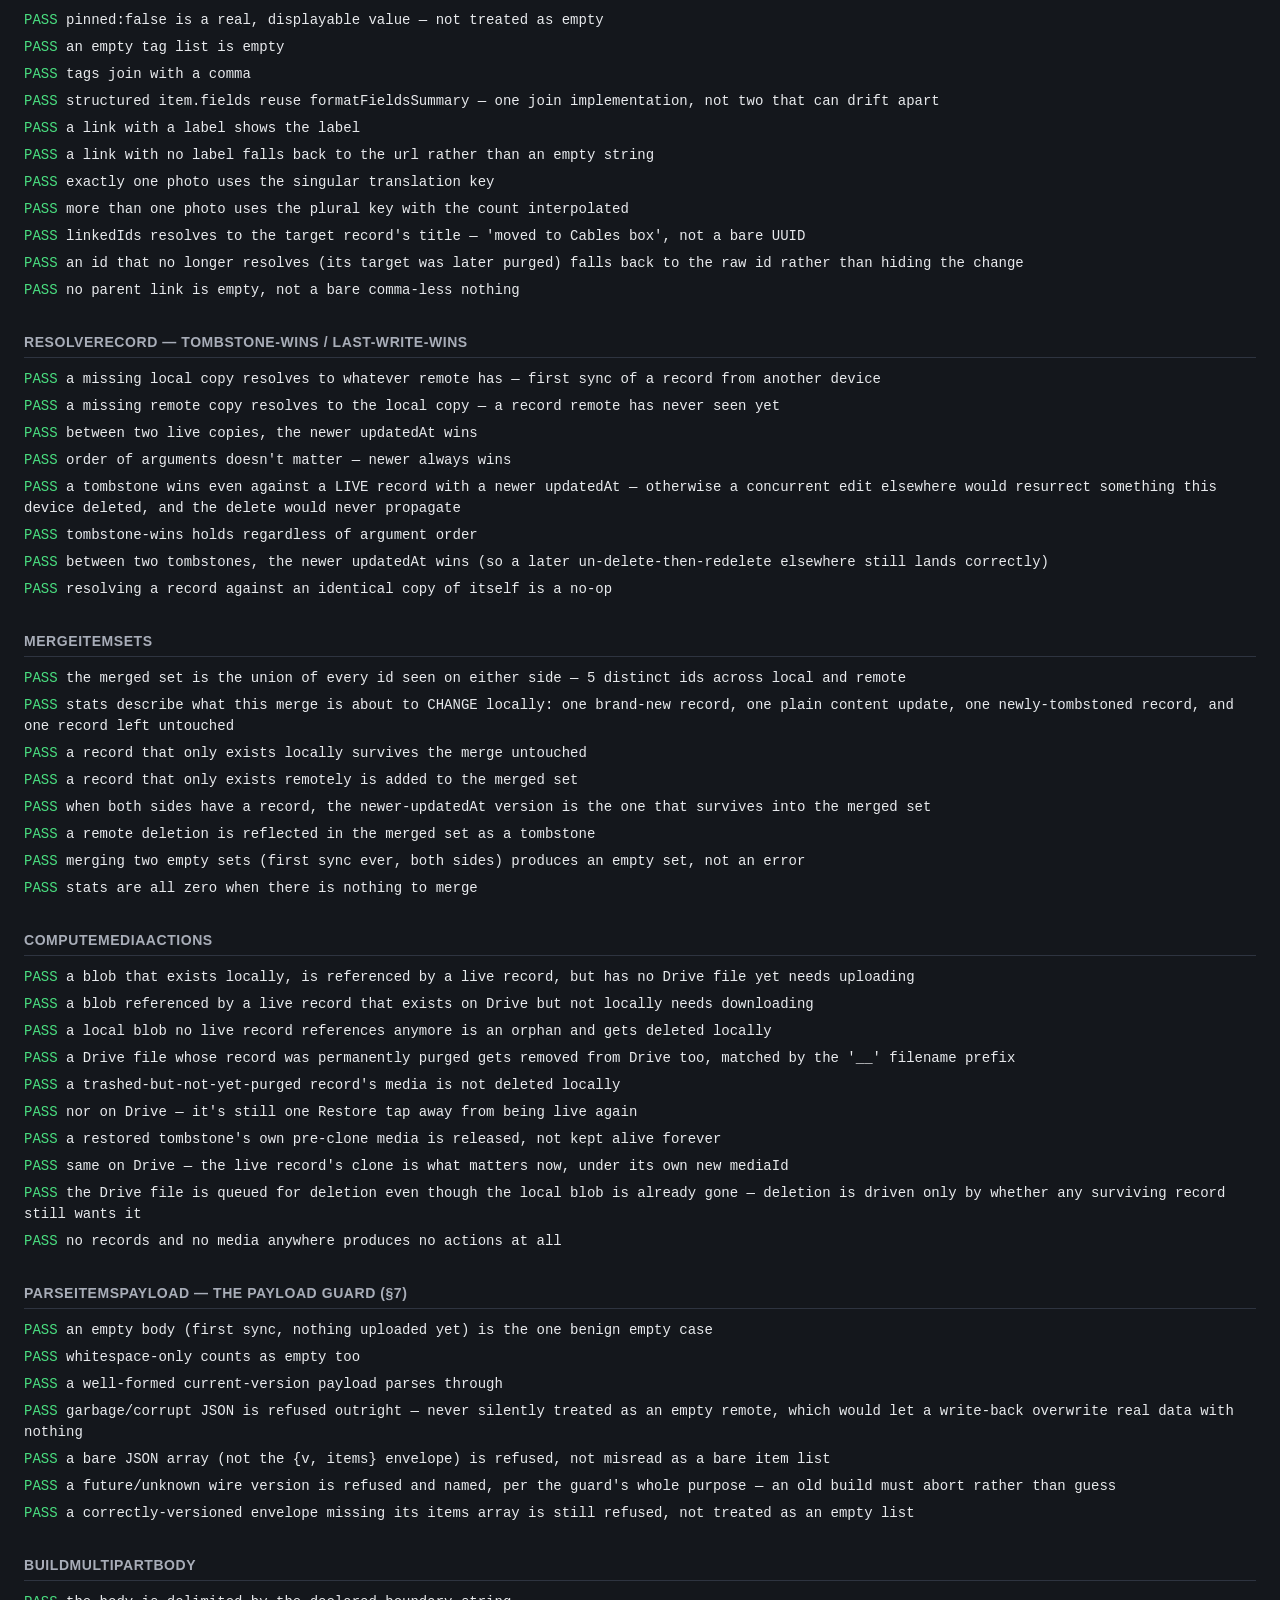
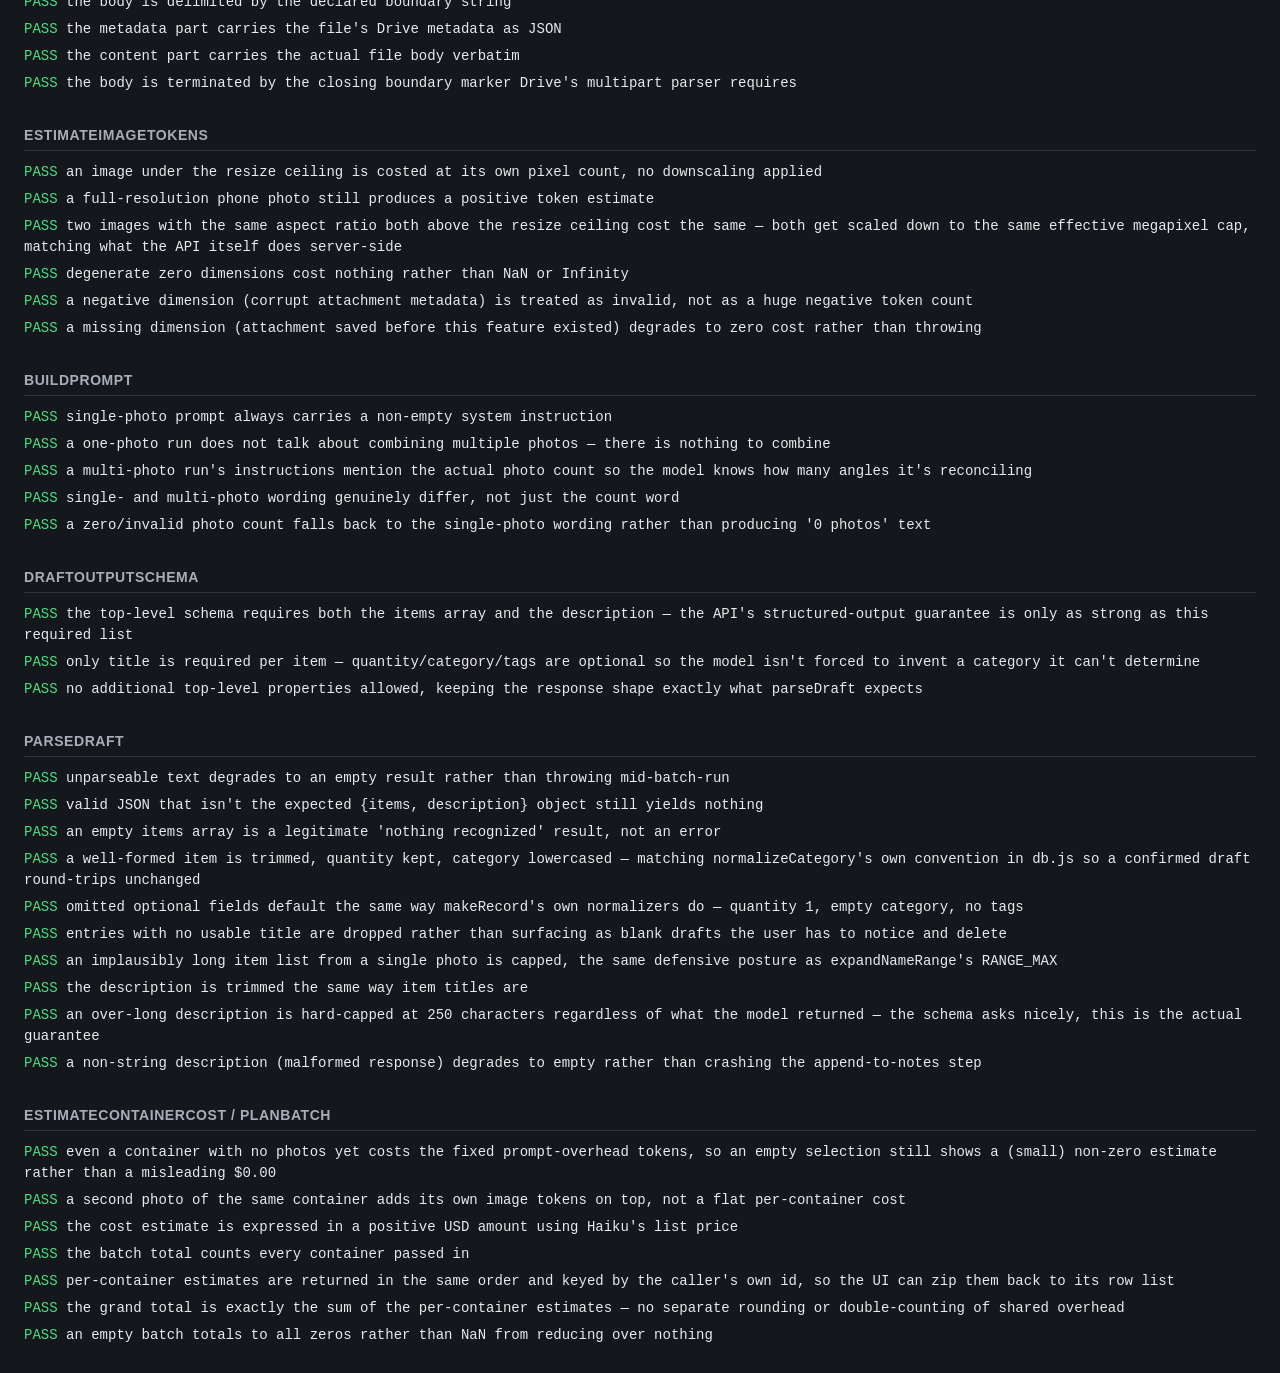
==== commit b22dd9cf: "Labels drop location, show notes; print overview skips empty containers - Labels now print code, nam" ====
--- a/tests.html
+++ b/tests.html
@@ -601,38 +601,38 @@
 section("buildLabelSheetHtml");
 {
   const t = (key) => key;
-  const locations = [{ id: "l1", type: "location", room: "Office", storage: "Shelf", section: "", title: "" }];
   const containers = [
-    { id: "c1", type: "container", code: "BOX-002", title: "Cables", linkedIds: ["l1"] },
-    { id: "c2", type: "container", code: "BOX-001", title: "", linkedIds: [] },
-  ];
-  const html = report.buildLabelSheetHtml({ containers, locations, t });
+    { id: "c1", type: "container", code: "BOX-002", title: "Cables", comment: "Fragile — keep dry", linkedIds: ["l1"] },
+    { id: "c2", type: "container", code: "BOX-001", title: "", comment: "", linkedIds: [] },
+  ];
+  const html = report.buildLabelSheetHtml({ containers, t });
   assertTrue(html.includes("BOX-001") && html.includes("BOX-002"), "every passed-in container gets a label card");
   assertTrue(html.indexOf("BOX-001") < html.indexOf("BOX-002"), "cards are sorted by code, not by input order — the caller passes whatever was checked in the UI, in whatever order that happened to be");
   assertTrue(html.includes("Cables"), "a container with a title shows it on the label");
-  assertTrue(html.includes("Office"), "a container with a location shows the location path on the label");
+  assertTrue(html.includes("Fragile — keep dry"), "a container with notes shows them on the label — location is deliberately never printed here (it lives on the container itself)");
+  assertTrue(!html.includes("label-path"), "no location line is ever printed on a label, even when the container has one");
   const box001Card = html.slice(html.indexOf("BOX-001"), html.indexOf("BOX-002"));
-  assertTrue(!box001Card.includes("label-name") && !box001Card.includes("label-path"), "a container with no title and no location omits those lines entirely rather than printing an empty label-name/label-path div");
+  assertTrue(!box001Card.includes("label-name") && !box001Card.includes("label-notes"), "a container with no title and no notes omits those lines entirely rather than printing an empty label-name/label-notes div");
 }
 {
   const t = (key) => key;
-  const html = report.buildLabelSheetHtml({ containers: [], locations: [], t });
+  const html = report.buildLabelSheetHtml({ containers: [], t });
   assertTrue(html.includes("report.print.empty"), "printing zero selected containers renders the translated empty state rather than an empty grid");
 }
 {
   const t = (key) => key;
   const deleted = [{ id: "c1", type: "container", code: "GONE-001", deletedAt: "2026-01-01T00:00:00.000Z", linkedIds: [] }];
-  const html = report.buildLabelSheetHtml({ containers: deleted, locations: [], t });
+  const html = report.buildLabelSheetHtml({ containers: deleted, t });
   assertTrue(!html.includes("GONE-001"), "a soft-deleted container never gets a label printed, even if a stale selection somehow included it");
 }
 {
   const t = (key) => key;
   const containers = [{ id: "c1", type: "container", code: "BOX-001", linkedIds: [] }];
-  const defaultHtml = report.buildLabelSheetHtml({ containers, locations: [], t });
+  const defaultHtml = report.buildLabelSheetHtml({ containers, t });
   assertTrue(!defaultHtml.includes("fmt-"), "no format argument keeps the original generic auto-fill layout — no fmt-* class at all");
-  const genericHtml = report.buildLabelSheetHtml({ containers, locations: [], t, format: "generic" });
+  const genericHtml = report.buildLabelSheetHtml({ containers, t, format: "generic" });
   assertTrue(!genericHtml.includes("fmt-"), "an explicit format:\"generic\" is the same as omitting it — still no fmt-* class");
-  const l7160Html = report.buildLabelSheetHtml({ containers, locations: [], t, format: "l7160" });
+  const l7160Html = report.buildLabelSheetHtml({ containers, t, format: "l7160" });
   assertTrue(l7160Html.includes('class="label-sheet fmt-l7160"'), "a real sheet format adds its fmt-<id> class so style.css can size the grid to that sheet's exact label dimensions");
   assertEqual(report.LABEL_FORMATS.find((f) => f.id === "l7160").page, "a4", "the L7160 registry entry is flagged for an A4 print page — printing it on the wrong page size would misalign every label, not just look odd");
   assertEqual(report.LABEL_FORMATS.map((f) => f.id), ["generic", "l7160", "l7163", "l7651"], "only A4 formats are offered — no Letter formats to pick from");
@@ -640,15 +640,15 @@
 {
   const t = (key) => key;
   const containers = [{ id: "c1", type: "container", code: "BOX-001", linkedIds: [] }];
-  const noSkipHtml = report.buildLabelSheetHtml({ containers, locations: [], t });
+  const noSkipHtml = report.buildLabelSheetHtml({ containers, t });
   assertTrue(!noSkipHtml.includes("label-blank"), "skipCount defaults to 0 — no blank cells at all");
-  const skippedHtml = report.buildLabelSheetHtml({ containers, locations: [], t, skipCount: 3 });
+  const skippedHtml = report.buildLabelSheetHtml({ containers, t, skipCount: 3 });
   const blankCount = (skippedHtml.match(/label-blank/g) || []).length;
   assertEqual(blankCount, 3, "skipCount:3 renders exactly 3 blank grid cells");
   assertTrue(skippedHtml.indexOf("label-blank") < skippedHtml.indexOf("BOX-001"), "blank cells come before the real cards, so the grid's own column wrapping lands the real cards after the already-used positions");
-  const negativeHtml = report.buildLabelSheetHtml({ containers, locations: [], t, skipCount: -5 });
+  const negativeHtml = report.buildLabelSheetHtml({ containers, t, skipCount: -5 });
   assertTrue(!negativeHtml.includes("label-blank"), "a negative skipCount clamps to 0 rather than throwing or producing a negative repeat count");
-  const emptySkipHtml = report.buildLabelSheetHtml({ containers: [], locations: [], t, skipCount: 4 });
+  const emptySkipHtml = report.buildLabelSheetHtml({ containers: [], t, skipCount: 4 });
   assertTrue(!emptySkipHtml.includes("label-blank"), "skipCount is ignored when there's nothing to print — blank cells with no real labels after them would be pointless");
 }
 
